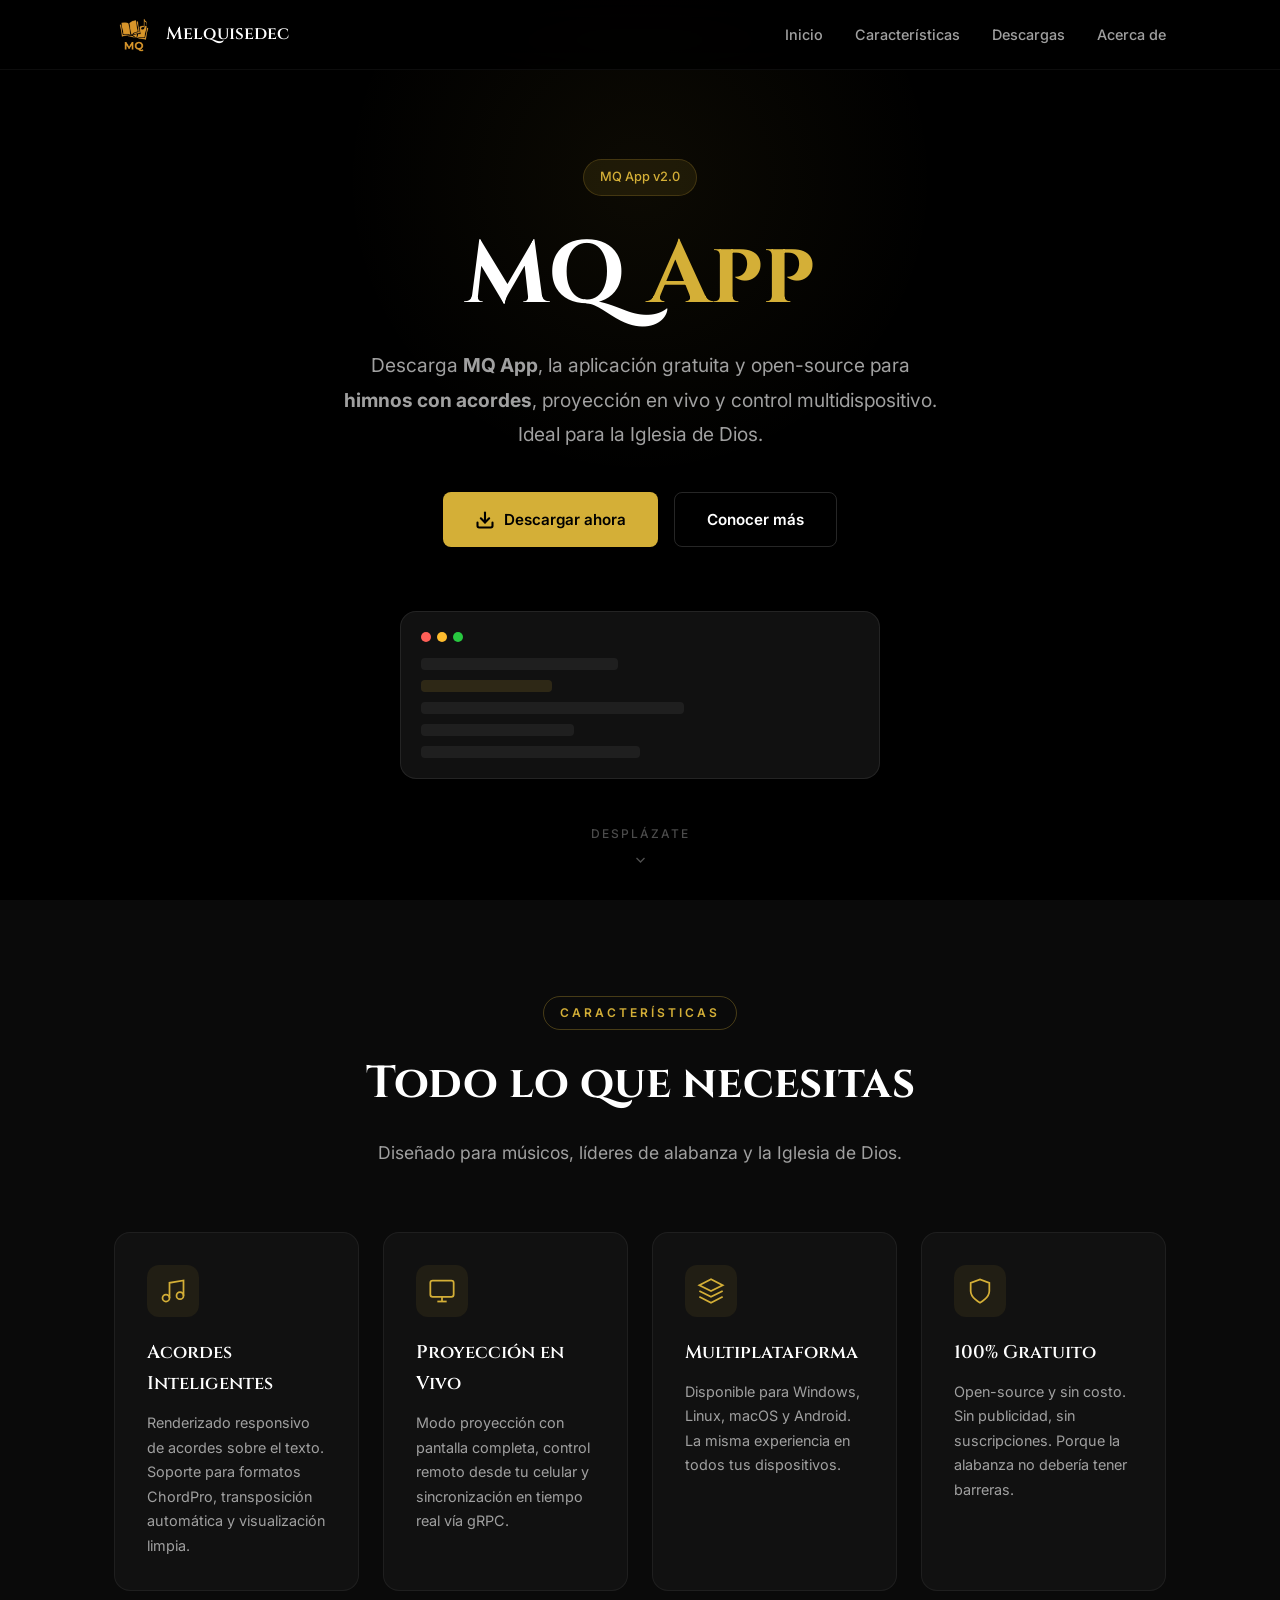
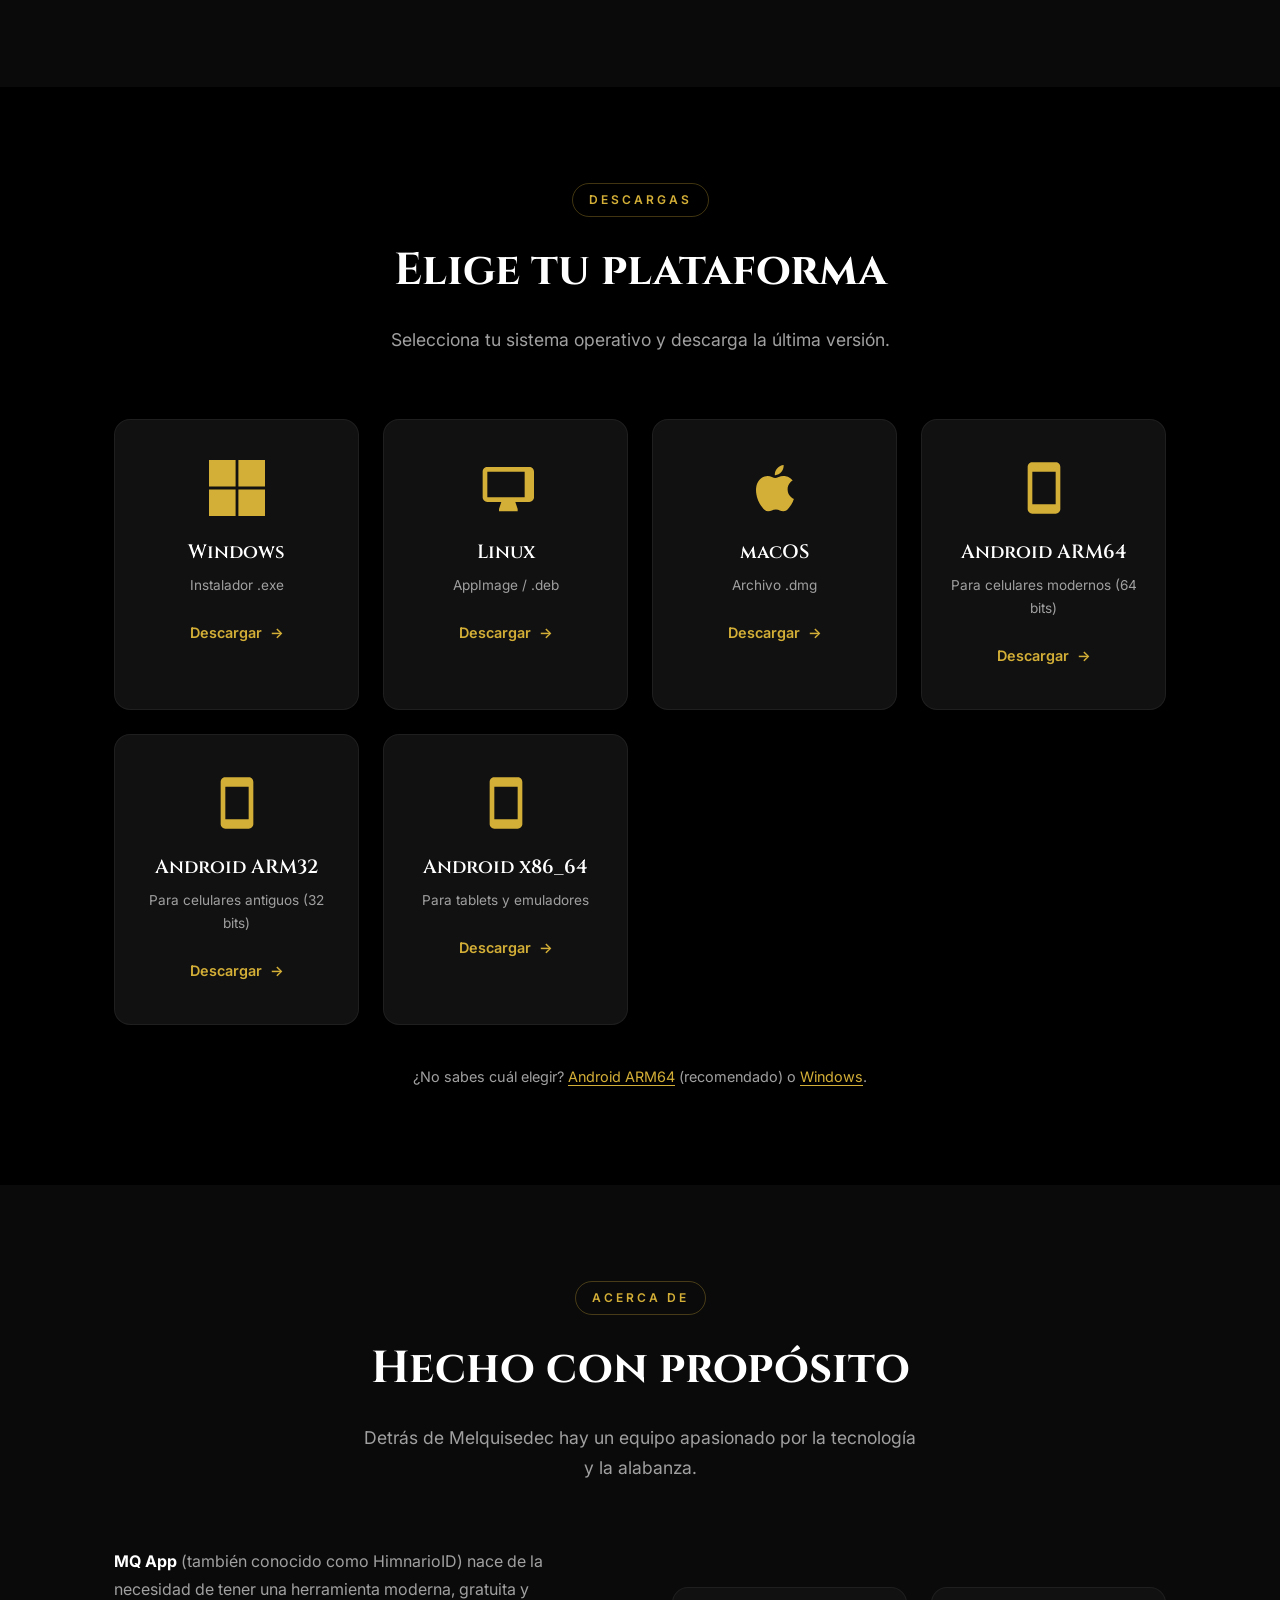
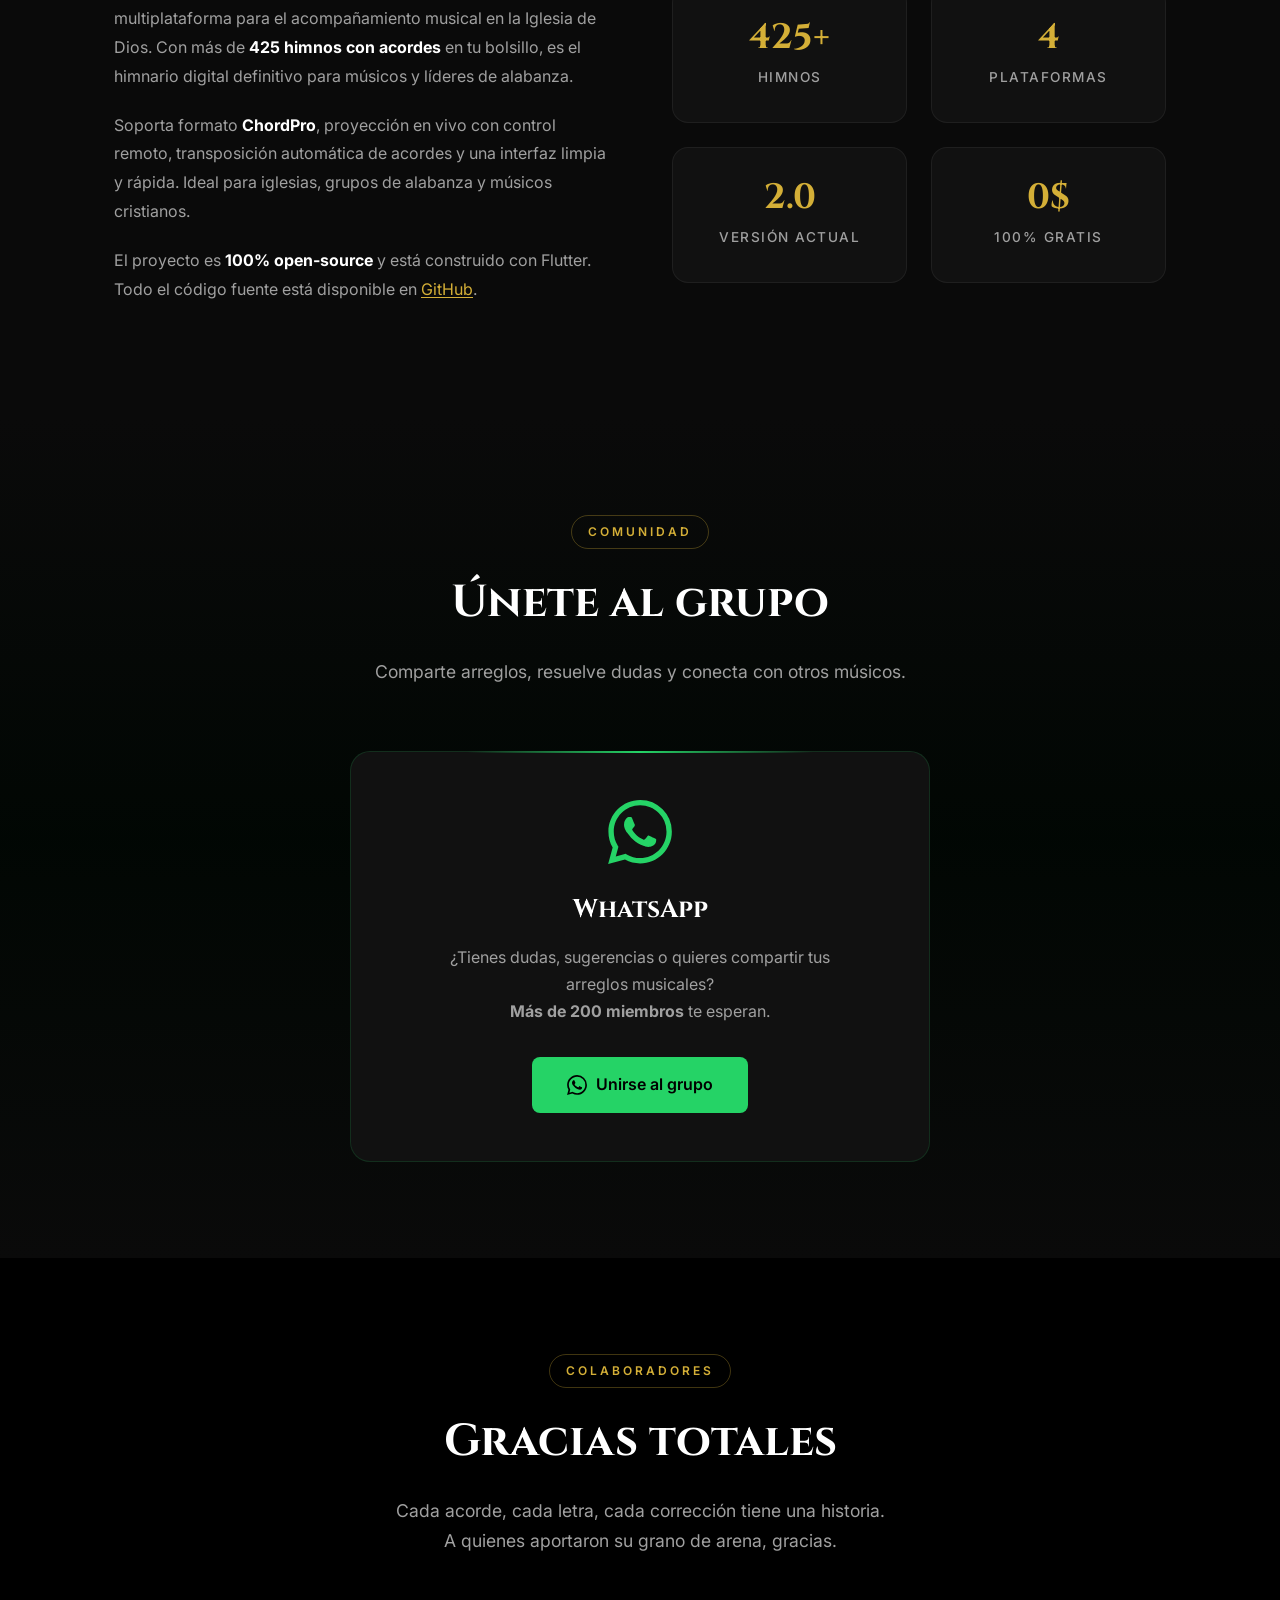
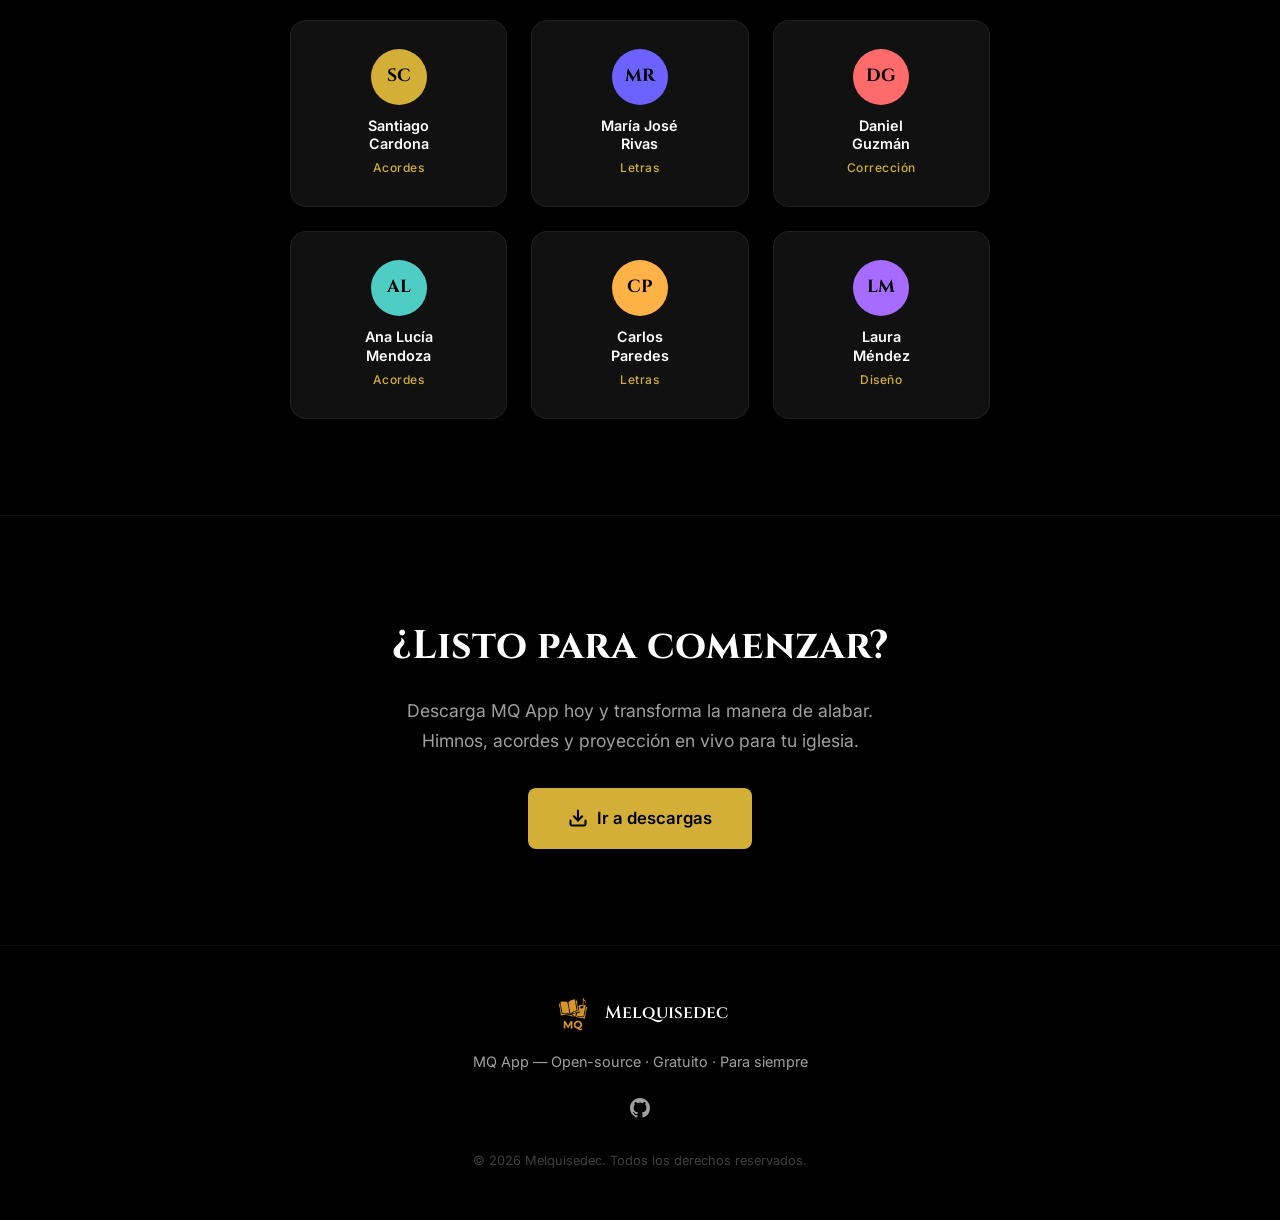
==== index.html @ 3eab7a94 "feat: agregar seccion de colaboradores con avatares e iniciales - Nueva seccion entre Comunidad y CT" ====
<!DOCTYPE html>
<html lang="es">
<head>
  <meta charset="UTF-8">
  <meta name="viewport" content="width=device-width, initial-scale=1.0">

  <!-- ═══════════════ TITLE & BASE ═══════════════ -->
  <title>MQ App — Himnos con acordes y proyección en vivo</title>
  <meta name="description" content="Descarga MQ App, la app gratuita para himnos con acordes y proyección en vivo. Windows, Linux, macOS y Android. Ideal para la Iglesia de Dios.">
  <meta name="keywords" content="mq app, melquisedec, himnos con acordes, proyección en vivo, himnario, iglesia de dios, app de himnos, descargar himnario, acordes chordpro, música iglesia, software alabanza">
  <meta name="author" content="Melquisedec">
  <meta name="robots" content="index, follow">
  <meta name="theme-color" content="#000000">
  <meta name="language" content="es">
  <meta name="geo.region" content="CO">

  <!-- ═══════════════ Anti-cache (siempre servir HTML fresco) ═══════════════ -->
  <meta http-equiv="Cache-Control" content="no-cache, no-store, must-revalidate">
  <meta http-equiv="Pragma" content="no-cache">
  <meta http-equiv="Expires" content="0">

  <link rel="canonical" href="https://melquisedec-ark.github.io/">
  <link rel="alternate" href="https://melquisedec-ark.github.io/" hreflang="es-CO" />
  <link rel="alternate" href="https://melquisedec-ark.github.io/" hreflang="es" />
  <link rel="alternate" href="https://melquisedec-ark.github.io/" hreflang="x-default" />

  <!-- Google Search Console (reemplazar CONTENT con el token de verificacion) -->
  <meta name="google-site-verification" content="n5gJ-qOjxRMbVhDuEh9-7snyllFxz_FF_sPoKP3JdRw" />

  <!-- ═══════════════ Open Graph ═══════════════ -->
  <meta property="og:title" content="MQ App by Melquisedec — Himnos con acordes y proyección en vivo">
  <meta property="og:description" content="Descarga MQ App, la aplicación gratuita para himnos con acordes, proyección en vivo y control multidispositivo. Windows, Linux, macOS y Android.">
  <meta property="og:type" content="website">
  <meta property="og:url" content="https://melquisedec-ark.github.io/">
  <meta property="og:image" content="https://melquisedec-ark.github.io/assets/images/og-image.png">
  <meta property="og:image:type" content="image/png">
  <meta property="og:image:width" content="1200">
  <meta property="og:image:height" content="630">
  <meta property="og:locale" content="es_ES">
  <meta property="og:site_name" content="Melquisedec">

  <!-- ═══════════════ Twitter Cards ═══════════════ -->
  <meta name="twitter:card" content="summary_large_image">
  <meta name="twitter:title" content="MQ App by Melquisedec — Himnos con acordes y proyección en vivo">
  <meta name="twitter:description" content="Descarga MQ App, la aplicación gratuita para himnos con acordes, proyección en vivo y control multidispositivo.">
  <meta name="twitter:image" content="https://melquisedec-ark.github.io/assets/images/og-image.png">
  <meta name="twitter:site" content="@melquisedec_app">

  <!-- ═══════════════ JSON-LD Structured Data ═══════════════ -->
  <script type="application/ld+json">
  {
    "@context": "https://schema.org",
    "@graph": [
      {
        "@type": "WebSite",
        "name": "Melquisedec",
        "url": "https://melquisedec-ark.github.io",
        "description": "MQ App — Himnos con acordes, proyeccion en vivo y control multidispositivo.",
        "inLanguage": "es",
        "publisher": {
          "@type": "Organization",
          "name": "Melquisedec"
        }
      },
      {
        "@type": "SoftwareApplication",
        "name": "MQ App",
        "operatingSystem": "Windows, Linux, macOS, Android",
        "applicationCategory": "MultimediaApplication",
        "description": "Aplicacion gratuita y open-source para himnos con acordes, proyeccion en vivo y control multidispositivo.",
        "url": "https://melquisedec-ark.github.io",
        "downloadUrl": "https://github.com/moy385/HimnarioID_2.0/releases/latest",
        "softwareVersion": "2.0",
        "datePublished": "2025-01-15",
        "isAccessibleForFree": true,
        "offers": {
          "@type": "Offer",
          "price": "0",
          "priceCurrency": "USD"
        },
        "aggregateRating": {
          "@type": "AggregateRating",
          "ratingValue": "5",
          "bestRating": "5",
          "worstRating": "1",
          "ratingCount": "10",
          "reviewCount": "10"
        },
        "author": {
          "@type": "Organization",
          "name": "Melquisedec"
        }
      },
      {
        "@type": "Organization",
        "name": "Melquisedec",
        "url": "https://melquisedec-ark.github.io",
        "description": "Desarrollo de aplicaciones para la Iglesia de Dios.",
        "foundingDate": "2024"
      },
      {
        "@type": "BreadcrumbList",
        "itemListElement": [
          {
            "@type": "ListItem",
            "position": 1,
            "name": "Inicio",
            "item": "https://melquisedec-ark.github.io/"
          }
        ]
      }
    ]
  }
  </script>

  <!-- ═══════════════ Preconnect / DNS-Prefetch ═══════════════ -->
  <link rel="preconnect" href="https://fonts.googleapis.com">
  <link rel="preconnect" href="https://fonts.gstatic.com" crossorigin>
  <link rel="preconnect" href="https://api.github.com" crossorigin>

  <!-- ═══════════════ Google Analytics ═══════════════ -->
  <script async src="https://www.googletagmanager.com/gtag/js?id=G-HQ8S43JF2G"></script>
  <script>
    window.dataLayer = window.dataLayer || [];
    function gtag(){dataLayer.push(arguments);}
    gtag('js', new Date());
    gtag('config', 'G-HQ8S43JF2G');
  </script>

  <!-- ═══════════════ Fonts ═══════════════ -->
  <link rel="preconnect" href="https://fonts.googleapis.com">
  <link rel="preconnect" href="https://fonts.gstatic.com" crossorigin>
  <link href="https://fonts.googleapis.com/css2?family=Cinzel:wght@400;600;700&family=Inter:wght@300;400;500;600;700&display=swap" rel="stylesheet">

  <!-- ═══════════════ Styles ═══════════════ -->
  <link rel="preload" href="css/style.css" as="style" onload="this.onload=null;this.rel='stylesheet'">
  <noscript><link rel="stylesheet" href="css/style.css"></noscript>

  <!-- ═══════════════ Favicon & PWA ═══════════════ -->
  <link rel="icon" type="image/png" sizes="512x512" href="assets/icons/favicon.png">
  <link rel="icon" type="image/png" sizes="192x192" href="assets/icons/favicon.png">
  <link rel="icon" href="favicon.ico" sizes="any">
  <link rel="apple-touch-icon" href="assets/icons/favicon.png">
  <link rel="manifest" href="manifest.json">
</head>
<body>
  <!-- ═══════════════ NAVBAR ═══════════════ -->
  <nav class="navbar" id="navbar" role="navigation" aria-label="Navegación principal">
    <div class="nav-container">
      <a href="#" class="nav-logo" aria-label="Ir al inicio">
        <img src="assets/images/logo-mq.png" alt="Melquisedec — logo MQ App" class="nav-logo-img" width="40" height="40" loading="eager">
        <span class="logo-text">Melquisedec</span>
      </a>
      <button class="nav-toggle" id="navToggle" aria-label="Abrir menú" aria-expanded="false">
        <span></span><span></span><span></span>
      </button>
      <ul class="nav-links" id="navLinks" role="menubar">
        <li role="none"><a href="#inicio" class="nav-link" role="menuitem">Inicio</a></li>
        <li role="none"><a href="#features" class="nav-link" role="menuitem">Características</a></li>
        <li role="none"><a href="#descargas" class="nav-link" role="menuitem">Descargas</a></li>
        <li role="none"><a href="#acerca" class="nav-link" role="menuitem">Acerca de</a></li>
      </ul>
    </div>
  </nav>

  <!-- ═══════════════ HERO ═══════════════ -->
  <section class="hero" id="inicio">
    <div class="hero-bg-glow"></div>
    <div class="container hero-content">
      <div class="hero-badge" id="versionBadge">MQ App v2.0</div>
      <h1 class="hero-title">MQ <span class="gold">App</span></h1>
      <p class="hero-subtitle">
        Descarga <strong>MQ App</strong>, la aplicación gratuita y open-source para <strong>himnos con acordes</strong>, proyección en vivo y control multidispositivo. Ideal para la Iglesia de Dios.
      </p>
      <div class="hero-cta">
        <a href="#descargas" class="btn btn-primary">
          <svg width="20" height="20" viewBox="0 0 24 24" fill="none" stroke="currentColor" stroke-width="2.5" stroke-linecap="round" stroke-linejoin="round"><path d="M21 15v4a2 2 0 0 1-2 2H5a2 2 0 0 1-2-2v-4"/><polyline points="7 10 12 15 17 10"/><line x1="12" y1="15" x2="12" y2="3"/></svg>
          Descargar ahora
        </a>
        <a href="#features" class="btn btn-secondary">Conocer más</a>
      </div>
      <div class="hero-mockup">
        <div class="mockup-frame">
          <div class="mockup-dots">
            <span></span><span></span><span></span>
          </div>
          <div class="mockup-content">
            <div class="mockup-line" style="width:45%"></div>
            <div class="mockup-line gold-line" style="width:30%"></div>
            <div class="mockup-line" style="width:60%"></div>
            <div class="mockup-line" style="width:35%"></div>
            <div class="mockup-line" style="width:50%"></div>
          </div>
        </div>
      </div>
    </div>
    <div class="hero-scroll-indicator">
      <span>Desplázate</span>
      <svg width="16" height="16" viewBox="0 0 24 24" fill="none" stroke="currentColor" stroke-width="2"><polyline points="6 9 12 15 18 9"/></svg>
    </div>
  </section>

  <!-- ═══════════════ FEATURES ═══════════════ -->
  <section class="features section" id="features">
    <div class="container">
      <div class="section-header fade-in">
        <span class="section-tag">Características</span>
        <h2 class="section-title">Todo lo que necesitas</h2>
        <p class="section-desc">Diseñado para músicos, líderes de alabanza y la Iglesia de Dios.</p>
      </div>
      <div class="features-grid">
        <article class="feature-card fade-in">
          <div class="feature-icon">
            <svg width="28" height="28" viewBox="0 0 24 24" fill="none" stroke="currentColor" stroke-width="1.5"><path d="M9 18V5l12-2v13"/><circle cx="6" cy="18" r="3"/><circle cx="18" cy="16" r="3"/></svg>
          </div>
          <h3 class="feature-title">Acordes Inteligentes</h3>
          <p class="feature-text">Renderizado responsivo de acordes sobre el texto. Soporte para formatos ChordPro, transposición automática y visualización limpia.</p>
        </article>
        <article class="feature-card fade-in">
          <div class="feature-icon">
            <svg width="28" height="28" viewBox="0 0 24 24" fill="none" stroke="currentColor" stroke-width="1.5"><rect x="2" y="3" width="20" height="14" rx="2"/><line x1="8" y1="21" x2="16" y2="21"/><line x1="12" y1="17" x2="12" y2="21"/></svg>
          </div>
          <h3 class="feature-title">Proyección en Vivo</h3>
          <p class="feature-text">Modo proyección con pantalla completa, control remoto desde tu celular y sincronización en tiempo real vía gRPC.</p>
        </article>
        <article class="feature-card fade-in">
          <div class="feature-icon">
            <svg width="28" height="28" viewBox="0 0 24 24" fill="none" stroke="currentColor" stroke-width="1.5"><path d="M12 2L2 7l10 5 10-5-10-5z"/><path d="M2 17l10 5 10-5"/><path d="M2 12l10 5 10-5"/></svg>
          </div>
          <h3 class="feature-title">Multiplataforma</h3>
          <p class="feature-text">Disponible para Windows, Linux, macOS y Android. La misma experiencia en todos tus dispositivos.</p>
        </article>
        <article class="feature-card fade-in">
          <div class="feature-icon">
            <svg width="28" height="28" viewBox="0 0 24 24" fill="none" stroke="currentColor" stroke-width="1.5"><path d="M12 22s8-4 8-10V5l-8-3-8 3v7c0 6 8 10 8 10z"/></svg>
          </div>
          <h3 class="feature-title">100% Gratuito</h3>
          <p class="feature-text">Open-source y sin costo. Sin publicidad, sin suscripciones. Porque la alabanza no debería tener barreras.</p>
        </article>
      </div>
    </div>
  </section>

  <!-- ═══════════════ DOWNLOADS ═══════════════ -->
  <section class="downloads section" id="descargas">
    <div class="container">
      <div class="section-header fade-in">
        <span class="section-tag">Descargas</span>
        <h2 class="section-title">Elige tu plataforma</h2>
        <p class="section-desc">Selecciona tu sistema operativo y descarga la última versión.</p>
      </div>
      <div class="downloads-grid" id="downloadsGrid">
        <!-- Windows -->
        <a href="#" class="download-card fade-in" data-platform="windows">
          <div class="download-icon">
            <svg viewBox="0 0 24 24" fill="currentColor"><path d="M0 0h11.4v11.4H0V0zm12.6 0H24v11.4H12.6V0zM0 12.6h11.4V24H0V12.6zm12.6 0H24V24H12.6V12.6z"/></svg>
          </div>
          <h3 class="download-title">Windows</h3>
          <p class="download-desc">Instalador .exe</p>
          <span class="download-btn">Descargar <span class="download-arrow">→</span></span>
        </a>
        <!-- Linux -->
        <a href="#" class="download-card fade-in" data-platform="linux">
          <div class="download-icon">
            <svg viewBox="0 0 24 24" fill="currentColor"><path d="M20 3H4c-1.1 0-2 .9-2 2v11c0 1.1.9 2 2 2h6l-1 3v1h8v-1l-1-3h6c1.1 0 2-.9 2-2V5c0-1.1-.9-2-2-2zm0 13H4V5h16v11z"/></svg>
          </div>
          <h3 class="download-title">Linux</h3>
          <p class="download-desc">AppImage / .deb</p>
          <span class="download-btn">Descargar <span class="download-arrow">→</span></span>
        </a>
        <!-- macOS -->
        <a href="#" class="download-card fade-in" data-platform="mac">
          <div class="download-icon">
            <svg viewBox="0 0 24 24" fill="currentColor"><path d="M18.71 19.5c-.83 1.24-1.71 2.45-3.05 2.47-1.34.03-1.77-.79-3.29-.79-1.53 0-2 .77-3.27.82-1.31.05-2.3-1.32-3.14-2.53C4.25 17 2.94 12.45 4.7 9.39c.87-1.52 2.43-2.48 4.12-2.51 1.28-.02 2.5.87 3.29.87.78 0 2.26-1.07 3.8-.91.65.03 2.47.26 3.64 1.98-.09.06-2.17 1.28-2.15 3.81.03 3.02 2.65 4.03 2.68 4.04-.03.07-.42 1.44-1.38 2.83M13 3.5c.67-.82 1.78-1.39 2.7-1.38.1 1.14-.36 2.26-1.01 3.06-.65.8-1.71 1.39-2.76 1.31-.12-1.08.36-2.22 1.07-2.99z"/></svg>
          </div>
          <h3 class="download-title">macOS</h3>
          <p class="download-desc">Archivo .dmg</p>
          <span class="download-btn">Descargar <span class="download-arrow">→</span></span>
        </a>
        <!-- Android ARM64 -->
        <a href="#" class="download-card fade-in" data-platform="android-arm64">
          <div class="download-icon">
            <svg viewBox="0 0 24 24" fill="currentColor"><path d="M17 1.01L7 1c-1.1 0-2 .9-2 2v18c0 1.1.9 2 2 2h10c1.1 0 2-.9 2-2V3c0-1.1-.9-1.99-2-1.99zM17 19H7V5h10v14z"/></svg>
          </div>
          <h3 class="download-title">Android ARM64</h3>
          <p class="download-desc">Para celulares modernos (64 bits)</p>
          <span class="download-btn">Descargar <span class="download-arrow">→</span></span>
        </a>
        <!-- Android ARM32 -->
        <a href="#" class="download-card fade-in" data-platform="android-armeabi">
          <div class="download-icon">
            <svg viewBox="0 0 24 24" fill="currentColor"><path d="M17 1.01L7 1c-1.1 0-2 .9-2 2v18c0 1.1.9 2 2 2h10c1.1 0 2-.9 2-2V3c0-1.1-.9-1.99-2-1.99zM17 19H7V5h10v14z"/></svg>
          </div>
          <h3 class="download-title">Android ARM32</h3>
          <p class="download-desc">Para celulares antiguos (32 bits)</p>
          <span class="download-btn">Descargar <span class="download-arrow">→</span></span>
        </a>
        <!-- Android x86_64 -->
        <a href="#" class="download-card fade-in" data-platform="android-x86">
          <div class="download-icon">
            <svg viewBox="0 0 24 24" fill="currentColor"><path d="M17 1.01L7 1c-1.1 0-2 .9-2 2v18c0 1.1.9 2 2 2h10c1.1 0 2-.9 2-2V3c0-1.1-.9-1.99-2-1.99zM17 19H7V5h10v14z"/></svg>
          </div>
          <h3 class="download-title">Android x86_64</h3>
          <p class="download-desc">Para tablets y emuladores</p>
          <span class="download-btn">Descargar <span class="download-arrow">→</span></span>
        </a>
      </div>
      <div class="downloads-footer fade-in">
        <p>¿No sabes cuál elegir? <a href="#" data-platform="android-arm64">Android ARM64</a> (recomendado) o <a href="#" data-platform="windows">Windows</a>.</p>
      </div>
    </div>
  </section>

  <!-- ═══════════════ ABOUT ═══════════════ -->
  <section class="about section" id="acerca">
    <div class="container">
      <div class="section-header fade-in">
        <span class="section-tag">Acerca de</span>
        <h2 class="section-title">Hecho con propósito</h2>
        <p class="section-desc">Detrás de Melquisedec hay un equipo apasionado por la tecnología y la alabanza.</p>
      </div>
      <div class="about-content fade-in">
        <div class="about-text">
            <p>
              <strong>MQ App</strong> (también conocido como HimnarioID) nace de la necesidad de tener una herramienta moderna,
              gratuita y multiplataforma para el acompañamiento musical en la Iglesia de Dios.
              Con más de <strong>425 himnos con acordes</strong> en tu bolsillo, es el himnario digital
              definitivo para músicos y líderes de alabanza.
            </p>
            <p>
              Soporta formato <strong>ChordPro</strong>, proyección en vivo con control remoto,
              transposición automática de acordes y una interfaz limpia y rápida.
              Ideal para iglesias, grupos de alabanza y músicos cristianos.
            </p>
          <p>
            El proyecto es <strong>100% open-source</strong> y está construido con Flutter.
            Todo el código fuente está disponible en <a href="https://github.com/moy385/HimnarioID_2.0" target="_blank" rel="noopener noreferrer">GitHub</a>.
          </p>
        </div>
        <div class="about-stats">
          <div class="stat-item">
            <span class="stat-number" id="statHymns">425+</span>
            <span class="stat-label">Himnos</span>
          </div>
          <div class="stat-item">
            <span class="stat-number" id="statPlatforms">4</span>
            <span class="stat-label">Plataformas</span>
          </div>
          <div class="stat-item">
            <span class="stat-number" id="statVersion">2.0</span>
            <span class="stat-label">Versión actual</span>
          </div>
          <div class="stat-item">
            <span class="stat-number">0$</span>
            <span class="stat-label">100% Gratis</span>
          </div>
        </div>
      </div>
    </div>
  </section>

  <!-- ═══════════════ COMUNIDAD WHATSAPP ═══════════════ -->
  <section class="community section">
    <div class="container">
      <div class="section-header fade-in">
        <span class="section-tag">Comunidad</span>
        <h2 class="section-title">Únete al grupo</h2>
        <p class="section-desc">Comparte arreglos, resuelve dudas y conecta con otros músicos.</p>
      </div>
      <div class="community-card fade-in">
        <div class="community-icon">
          <svg viewBox="0 0 24 24" fill="currentColor">
            <path d="M17.472 14.382c-.297-.149-1.758-.867-2.03-.967-.273-.099-.471-.148-.67.15-.197.297-.767.966-.94 1.164-.173.199-.347.223-.644.075-.297-.15-1.255-.463-2.39-1.475-.883-.788-1.48-1.761-1.653-2.059-.173-.297-.018-.458.13-.606.134-.133.298-.347.446-.52.149-.174.198-.298.298-.497.099-.198.05-.371-.025-.52-.075-.149-.669-1.612-.916-2.207-.242-.579-.487-.5-.669-.51-.173-.008-.371-.01-.57-.01-.198 0-.52.074-.792.372-.272.297-1.04 1.016-1.04 2.479 0 1.462 1.065 2.875 1.213 3.074.149.198 2.096 3.2 5.077 4.487.709.306 1.262.489 1.694.625.712.227 1.36.195 1.871.118.571-.085 1.758-.719 2.006-1.413.248-.694.248-1.289.173-1.413-.074-.124-.272-.198-.57-.347m-5.421 7.403h-.004a9.87 9.87 0 01-5.031-1.378l-.361-.214-3.741.982.998-3.648-.235-.374a9.86 9.86 0 01-1.51-5.26c.001-5.45 4.436-9.884 9.888-9.884 2.64 0 5.122 1.03 6.988 2.898a9.825 9.825 0 012.893 6.994c-.003 5.45-4.437 9.884-9.885 9.884m8.413-18.297A11.815 11.815 0 0012.05 0C5.495 0 .16 5.335.157 11.892c0 2.096.547 4.142 1.588 5.945L.057 24l6.305-1.654a11.882 11.882 0 005.683 1.448h.005c6.554 0 11.89-5.335 11.893-11.893a11.821 11.821 0 00-3.48-8.413z"/>
          </svg>
        </div>
        <h3 class="community-title">WhatsApp</h3>
        <p class="community-text">
          ¿Tienes dudas, sugerencias o quieres compartir tus arreglos musicales?<br>
          <strong>Más de 200 miembros</strong> te esperan.
        </p>
        <a href="https://chat.whatsapp.com/IjXJP2HUAJjE0Dd4s5TW7I"
           target="_blank"
           rel="noopener noreferrer"
           class="btn-whatsapp">
          <svg viewBox="0 0 24 24" fill="currentColor">
            <path d="M17.472 14.382c-.297-.149-1.758-.867-2.03-.967-.273-.099-.471-.148-.67.15-.197.297-.767.966-.94 1.164-.173.199-.347.223-.644.075-.297-.15-1.255-.463-2.39-1.475-.883-.788-1.48-1.761-1.653-2.059-.173-.297-.018-.458.13-.606.134-.133.298-.347.446-.52.149-.174.198-.298.298-.497.099-.198.05-.371-.025-.52-.075-.149-.669-1.612-.916-2.207-.242-.579-.487-.5-.669-.51-.173-.008-.371-.01-.57-.01-.198 0-.52.074-.792.372-.272.297-1.04 1.016-1.04 2.479 0 1.462 1.065 2.875 1.213 3.074.149.198 2.096 3.2 5.077 4.487.709.306 1.262.489 1.694.625.712.227 1.36.195 1.871.118.571-.085 1.758-.719 2.006-1.413.248-.694.248-1.289.173-1.413-.074-.124-.272-.198-.57-.347m-5.421 7.403h-.004a9.87 9.87 0 01-5.031-1.378l-.361-.214-3.741.982.998-3.648-.235-.374a9.86 9.86 0 01-1.51-5.26c.001-5.45 4.436-9.884 9.888-9.884 2.64 0 5.122 1.03 6.988 2.898a9.825 9.825 0 012.893 6.994c-.003 5.45-4.437 9.884-9.885 9.884m8.413-18.297A11.815 11.815 0 0012.05 0C5.495 0 .16 5.335.157 11.892c0 2.096.547 4.142 1.588 5.945L.057 24l6.305-1.654a11.882 11.882 0 005.683 1.448h.005c6.554 0 11.89-5.335 11.893-11.893a11.821 11.821 0 00-3.48-8.413z"/>
          </svg>
          Unirse al grupo
        </a>
      </div>
    </div>
  </section>

  <!-- ═══════════════ COLABORADORES ═══════════════ -->
  <section class="contributors section">
    <div class="container">
      <div class="section-header fade-in">
        <span class="section-tag">Colaboradores</span>
        <h2 class="section-title">Gracias totales</h2>
        <p class="section-desc">
          Cada acorde, cada letra, cada corrección tiene una historia.<br>
          A quienes aportaron su grano de arena, gracias.
        </p>
      </div>
      <div class="contributors-grid fade-in">
        <!-- 1 -->
        <div class="contributor-card">
          <div class="contributor-avatar" style="background: #D4AF37;">SC</div>
          <div class="contributor-name">Santiago<br>Cardona</div>
          <div class="contributor-role">Acordes</div>
        </div>
        <!-- 2 -->
        <div class="contributor-card">
          <div class="contributor-avatar" style="background: #6C63FF;">MR</div>
          <div class="contributor-name">María José<br>Rivas</div>
          <div class="contributor-role">Letras</div>
        </div>
        <!-- 3 -->
        <div class="contributor-card">
          <div class="contributor-avatar" style="background: #FF6B6B;">DG</div>
          <div class="contributor-name">Daniel<br>Guzmán</div>
          <div class="contributor-role">Corrección</div>
        </div>
        <!-- 4 -->
        <div class="contributor-card">
          <div class="contributor-avatar" style="background: #4ECDC4;">AL</div>
          <div class="contributor-name">Ana Lucía<br>Mendoza</div>
          <div class="contributor-role">Acordes</div>
        </div>
        <!-- 5 -->
        <div class="contributor-card">
          <div class="contributor-avatar" style="background: #FFB347;">CP</div>
          <div class="contributor-name">Carlos<br>Paredes</div>
          <div class="contributor-role">Letras</div>
        </div>
        <!-- 6 -->
        <div class="contributor-card">
          <div class="contributor-avatar" style="background: #A66CFF;">LM</div>
          <div class="contributor-name">Laura<br>Méndez</div>
          <div class="contributor-role">Diseño</div>
        </div>
      </div>
    </div>
  </section>

  <!-- ═══════════════ CTA FINAL ═══════════════ -->
  <section class="cta-section section">
    <div class="container cta-content fade-in">
      <h2 class="cta-title">¿Listo para comenzar?</h2>
      <p class="cta-text">Descarga MQ App hoy y transforma la manera de alabar. Himnos, acordes y proyección en vivo para tu iglesia.</p>
      <a href="#descargas" class="btn btn-primary btn-lg">
        <svg width="20" height="20" viewBox="0 0 24 24" fill="none" stroke="currentColor" stroke-width="2.5" stroke-linecap="round" stroke-linejoin="round"><path d="M21 15v4a2 2 0 0 1-2 2H5a2 2 0 0 1-2-2v-4"/><polyline points="7 10 12 15 17 10"/><line x1="12" y1="15" x2="12" y2="3"/></svg>
        Ir a descargas
      </a>
    </div>
  </section>

  <!-- ═══════════════ FOOTER ═══════════════ -->
  <footer class="footer">
    <div class="container footer-content">
      <div class="footer-brand">
        <img src="assets/images/logo-mq.png" alt="Melquisedec — logo MQ App" class="footer-logo-img" width="40" height="40" loading="lazy">
        <span class="logo-text">Melquisedec</span>
      </div>
      <p class="footer-text">
        MQ App — Open-source · Gratuito · Para siempre
      </p>
      <div class="footer-links">
        <a href="https://github.com/moy385/HimnarioID_2.0" target="_blank" rel="noopener noreferrer" aria-label="GitHub">
          <svg width="20" height="20" viewBox="0 0 24 24" fill="currentColor"><path d="M12 0C5.37 0 0 5.37 0 12c0 5.31 3.435 9.795 8.205 11.385.6.105.825-.255.825-.57 0-.285-.015-1.23-.015-2.235-3.015.555-3.795-.735-4.035-1.41-.135-.345-.72-1.41-1.23-1.695-.42-.225-1.02-.78-.015-.795.945-.015 1.62.87 1.845 1.23 1.08 1.815 2.805 1.305 3.495.99.105-.78.42-1.305.765-1.605-2.67-.3-5.46-1.335-5.46-5.925 0-1.305.465-2.385 1.23-3.225-.12-.3-.54-1.53.12-3.18 0 0 1.005-.315 3.3 1.23.96-.27 1.98-.405 3-.405s2.04.135 3 .405c2.295-1.56 3.3-1.23 3.3-1.23.66 1.65.24 2.88.12 3.18.765.84 1.23 1.905 1.23 3.225 0 4.605-2.805 5.625-5.475 5.925.435.375.81 1.095.81 2.22 0 1.605-.015 2.895-.015 3.3 0 .315.225.69.825.57A12.02 12.02 0 0024 12c0-6.63-5.37-12-12-12z"/></svg>
        </a>
      </div>
      <p class="footer-copy">
        &copy; <span id="year"></span> Melquisedec. Todos los derechos reservados.
      </p>
    </div>
  </footer>

  <!-- ═══════════════ Scripts ═══════════════ -->
  <script src="js/main.js" defer></script>
</body>
</html>
---- css/style.css ----
/* ═══════════════════════════════════════════
   Melquisedec — Brand Landing Page
   Paleta: Negro (#000) · Blanco (#FFF) · Dorado (#D4AF37)
   Tipografía: Cinzel (headings) · Inter (body)
   ═══════════════════════════════════════════ */

/* ─── Design Tokens ─── */
:root {
  --black: #000000;
  --black-soft: #0a0a0a;
  --black-card: #111111;
  --black-elevated: #1a1a1a;
  --white: #ffffff;
  --white-soft: #f5f5f5;
  --gray: #a0a0a0;
  --gray-light: #c0c0c0;
  --gold: #D4AF37;
  --gold-light: #e8c84a;
  --gold-dark: #b8962f;
  --gold-glow: rgba(212, 175, 55, 0.15);
  --font-heading: 'Cinzel', serif;
  --font-body: 'Inter', -apple-system, BlinkMacSystemFont, sans-serif;
  --max-width: 1100px;
  --nav-height: 70px;
  --transition: 0.3s cubic-bezier(0.4, 0, 0.2, 1);
}

/* ─── Reset & Base ─── */
*, *::before, *::after { box-sizing: border-box; margin: 0; padding: 0; }

html {
  scroll-behavior: smooth;
  scroll-padding-top: var(--nav-height);
}

body {
  font-family: var(--font-body);
  background: var(--black);
  color: var(--white);
  line-height: 1.7;
  -webkit-font-smoothing: antialiased;
  overflow-x: hidden;
}

img { max-width: 100%; }
.content-img img { height: auto; }
a { color: inherit; text-decoration: none; }
ul { list-style: none; }

/* ─── Utility ─── */
.container {
  width: 100%;
  max-width: var(--max-width);
  margin: 0 auto;
  padding: 0 1.5rem;
}

.gold { color: var(--gold); }

.section {
  padding: 6rem 0;
  position: relative;
}

.section-header {
  text-align: center;
  margin-bottom: 4rem;
}

.section-tag {
  display: inline-block;
  font-size: 0.75rem;
  font-weight: 600;
  letter-spacing: 3px;
  text-transform: uppercase;
  color: var(--gold);
  border: 1px solid rgba(212, 175, 55, 0.3);
  padding: 0.35rem 1rem;
  border-radius: 100px;
  margin-bottom: 1rem;
}

.section-title {
  font-family: var(--font-heading);
  font-size: clamp(2rem, 4vw, 2.8rem);
  font-weight: 700;
  color: var(--white);
  margin-bottom: 1rem;
}

.section-desc {
  color: var(--gray);
  font-size: 1.1rem;
  max-width: 560px;
  margin: 0 auto;
}

/* ─── Animations (applied by JS intersection observer) ─── */
.fade-in {
  opacity: 0;
  transform: translateY(30px);
  transition: opacity 0.8s ease-out, transform 0.8s ease-out;
}

.fade-in.visible {
  opacity: 1;
  transform: translateY(0);
}

@keyframes float {
  0%, 100% { transform: translateY(0); }
  50% { transform: translateY(-10px); }
}

@keyframes glow-pulse {
  0%, 100% { opacity: 0.5; }
  50% { opacity: 1; }
}

@keyframes fadeInUp {
  from { opacity: 0; transform: translateY(40px); }
  to { opacity: 1; transform: translateY(0); }
}

/* ─── Navbar ─── */
.navbar {
  position: fixed;
  top: 0;
  left: 0;
  right: 0;
  z-index: 1000;
  height: var(--nav-height);
  background: rgba(0, 0, 0, 0.8);
  backdrop-filter: blur(20px);
  -webkit-backdrop-filter: blur(20px);
  border-bottom: 1px solid rgba(255, 255, 255, 0.05);
  transition: var(--transition);
}

.navbar.scrolled {
  background: rgba(0, 0, 0, 0.95);
  box-shadow: 0 1px 30px rgba(0, 0, 0, 0.5);
}

.nav-container {
  max-width: var(--max-width);
  margin: 0 auto;
  padding: 0 1.5rem;
  height: 100%;
  display: flex;
  align-items: center;
  justify-content: space-between;
}

.nav-logo {
  display: flex;
  align-items: center;
  gap: 0.75rem;
}

.nav-logo-img {
  width: 40px;
  min-width: 0;
  height: 40px;
  max-width: none;
  aspect-ratio: 1;
  border-radius: 8px;
  object-fit: contain;
  flex-shrink: 0;
  transition: var(--transition);
}

.nav-logo:hover .nav-logo-img {
  box-shadow: 0 0 20px rgba(212, 175, 55, 0.3);
}

.footer-logo-img {
  width: 40px;
  min-width: 0;
  height: 40px;
  max-width: none;
  aspect-ratio: 1;
  border-radius: 8px;
  object-fit: contain;
}

.logo-text {
  font-family: var(--font-heading);
  font-size: 1.1rem;
  font-weight: 600;
  color: var(--white);
  white-space: nowrap;
}

.nav-links {
  display: flex;
  align-items: center;
  gap: 2rem;
}

.nav-link {
  font-size: 0.9rem;
  font-weight: 500;
  color: var(--gray);
  transition: var(--transition);
  position: relative;
}

.nav-link::after {
  content: '';
  position: absolute;
  bottom: -4px;
  left: 0;
  width: 0;
  height: 2px;
  background: var(--gold);
  transition: var(--transition);
}

.nav-link:hover {
  color: var(--gold);
}

.nav-link:hover::after {
  width: 100%;
}

/* Nav Toggle (mobile) */
.nav-toggle {
  display: none;
  flex-direction: column;
  gap: 5px;
  background: none;
  border: none;
  cursor: pointer;
  padding: 4px;
}

.nav-toggle span {
  display: block;
  width: 24px;
  height: 2px;
  background: var(--white);
  border-radius: 2px;
  transition: var(--transition);
}

.nav-toggle.active span:nth-child(1) {
  transform: rotate(45deg) translate(5px, 5px);
}

.nav-toggle.active span:nth-child(2) {
  opacity: 0;
}

.nav-toggle.active span:nth-child(3) {
  transform: rotate(-45deg) translate(5px, -5px);
}

/* ─── Hero ─── */
.hero {
  min-height: 100vh;
  display: flex;
  align-items: center;
  justify-content: center;
  position: relative;
  padding: calc(var(--nav-height) + 2rem) 1.5rem 4rem;
  overflow: hidden;
}

.hero-bg-glow {
  position: absolute;
  top: 20%;
  left: 50%;
  transform: translate(-50%, -50%);
  width: 600px;
  height: 600px;
  background: radial-gradient(circle, rgba(212, 175, 55, 0.06) 0%, transparent 70%);
  pointer-events: none;
}

.hero-content {
  text-align: center;
  position: relative;
  z-index: 1;
}

.hero-badge {
  display: inline-flex;
  align-items: center;
  gap: 0.4rem;
  font-size: 0.8rem;
  font-weight: 500;
  color: var(--gold);
  background: rgba(212, 175, 55, 0.1);
  border: 1px solid rgba(212, 175, 55, 0.2);
  padding: 0.4rem 1rem;
  border-radius: 100px;
  margin-bottom: 2rem;
  animation: fadeInUp 0.8s ease-out both;
}

.hero-title {
  font-family: var(--font-heading);
  font-size: clamp(3rem, 8vw, 5.5rem);
  font-weight: 700;
  color: var(--white);
  line-height: 1.1;
  margin-bottom: 1.5rem;
  animation: fadeInUp 0.8s ease-out 0.1s both;
}

.hero-subtitle {
  font-size: clamp(1rem, 2vw, 1.2rem);
  color: var(--gray);
  max-width: 600px;
  margin: 0 auto 2.5rem;
  line-height: 1.8;
  animation: fadeInUp 0.8s ease-out 0.2s both;
}

.hero-cta {
  display: flex;
  gap: 1rem;
  justify-content: center;
  flex-wrap: wrap;
  animation: fadeInUp 0.8s ease-out 0.3s both;
}

/* ─── Buttons ─── */
.btn {
  display: inline-flex;
  align-items: center;
  gap: 0.6rem;
  padding: 0.85rem 2rem;
  font-family: var(--font-body);
  font-size: 0.95rem;
  font-weight: 600;
  border-radius: 8px;
  border: none;
  cursor: pointer;
  transition: var(--transition);
  text-decoration: none;
}

.btn-primary {
  background: var(--gold);
  color: var(--black);
}

.btn-primary:hover {
  background: var(--gold-light);
  transform: translateY(-2px);
  box-shadow: 0 8px 30px rgba(212, 175, 55, 0.3);
}

.btn-secondary {
  background: transparent;
  color: var(--white);
  border: 1px solid rgba(255, 255, 255, 0.15);
}

.btn-secondary:hover {
  border-color: var(--gold);
  color: var(--gold);
  transform: translateY(-2px);
}

.btn-lg {
  padding: 1rem 2.5rem;
  font-size: 1.05rem;
}

/* ─── Hero Mockup ─── */
.hero-mockup {
  margin-top: 4rem;
  animation: fadeInUp 0.8s ease-out 0.4s both;
}

.mockup-frame {
  max-width: 480px;
  margin: 0 auto;
  background: var(--black-card);
  border: 1px solid rgba(255, 255, 255, 0.08);
  border-radius: 16px;
  padding: 1.25rem;
  box-shadow: 0 20px 60px rgba(0, 0, 0, 0.5);
}

.mockup-dots {
  display: flex;
  gap: 6px;
  margin-bottom: 1rem;
}

.mockup-dots span {
  width: 10px;
  height: 10px;
  border-radius: 50%;
  background: rgba(255, 255, 255, 0.1);
}

.mockup-dots span:nth-child(1) { background: #ff5f57; }
.mockup-dots span:nth-child(2) { background: #febc2e; }
.mockup-dots span:nth-child(3) { background: #28c840; }

.mockup-content {
  display: flex;
  flex-direction: column;
  gap: 10px;
}

.mockup-line {
  height: 12px;
  background: rgba(255, 255, 255, 0.06);
  border-radius: 4px;
}

.mockup-line.gold-line {
  background: rgba(212, 175, 55, 0.15);
}

/* ─── Scroll Indicator ─── */
.hero-scroll-indicator {
  position: absolute;
  bottom: 2rem;
  left: 50%;
  transform: translateX(-50%);
  display: flex;
  flex-direction: column;
  align-items: center;
  gap: 0.5rem;
  color: var(--gray);
  font-size: 0.75rem;
  font-weight: 500;
  letter-spacing: 2px;
  text-transform: uppercase;
  animation: float 2s ease-in-out infinite;
  opacity: 0.5;
}

/* ─── Features ─── */
.features {
  background: var(--black-soft);
}

.features-grid {
  display: grid;
  grid-template-columns: repeat(auto-fit, minmax(240px, 1fr));
  gap: 1.5rem;
}

.feature-card {
  background: var(--black-card);
  border: 1px solid rgba(255, 255, 255, 0.06);
  border-radius: 16px;
  padding: 2rem;
  transition: var(--transition);
}

.feature-card:hover {
  border-color: rgba(212, 175, 55, 0.2);
  transform: translateY(-4px);
  box-shadow: 0 12px 40px rgba(0, 0, 0, 0.3);
}

.feature-icon {
  width: 52px;
  height: 52px;
  display: flex;
  align-items: center;
  justify-content: center;
  background: rgba(212, 175, 55, 0.08);
  border-radius: 12px;
  color: var(--gold);
  margin-bottom: 1.25rem;
}

.feature-title {
  font-family: var(--font-heading);
  font-size: 1.15rem;
  font-weight: 600;
  color: var(--white);
  margin-bottom: 0.75rem;
}

.feature-text {
  font-size: 0.9rem;
  color: var(--gray);
  line-height: 1.7;
}

/* ─── Downloads ─── */
.downloads-grid {
  display: grid;
  grid-template-columns: repeat(auto-fit, minmax(220px, 1fr));
  gap: 1.5rem;
}

.download-card {
  display: flex;
  flex-direction: column;
  align-items: center;
  text-align: center;
  background: var(--black-card);
  border: 1px solid rgba(255, 255, 255, 0.06);
  border-radius: 16px;
  padding: 2.5rem 1.5rem;
  transition: var(--transition);
  text-decoration: none;
}

.download-card:hover {
  border-color: rgba(212, 175, 55, 0.3);
  transform: translateY(-6px);
  box-shadow: 0 16px 48px rgba(0, 0, 0, 0.4);
}

.download-icon {
  width: 56px;
  height: 56px;
  color: var(--gold);
  margin-bottom: 1.25rem;
}

.download-icon svg {
  width: 100%;
  height: 100%;
}

.download-title {
  font-family: var(--font-heading);
  font-size: 1.2rem;
  font-weight: 600;
  color: var(--white);
  margin-bottom: 0.35rem;
}

.download-desc {
  font-size: 0.85rem;
  color: var(--gray);
  margin-bottom: 1.5rem;
}

.download-btn {
  font-size: 0.9rem;
  font-weight: 600;
  color: var(--gold);
  display: inline-flex;
  align-items: center;
  gap: 0.5rem;
  transition: var(--transition);
}

.download-arrow {
  transition: var(--transition);
}

.download-card:hover .download-arrow {
  transform: translateX(4px);
}

.downloads-footer {
  text-align: center;
  margin-top: 2.5rem;
  color: var(--gray);
  font-size: 0.9rem;
}

.downloads-footer a {
  color: var(--gold);
  text-decoration: underline;
  text-underline-offset: 3px;
}

/* ─── About ─── */
.about {
  background: var(--black-soft);
}

.about-content {
  display: grid;
  grid-template-columns: 1fr 1fr;
  gap: 4rem;
  align-items: center;
}

.about-text p {
  color: var(--gray);
  margin-bottom: 1.25rem;
  font-size: 1rem;
  line-height: 1.8;
}

.about-text strong {
  color: var(--white);
}

.about-text a {
  color: var(--gold);
  text-decoration: underline;
  text-underline-offset: 2px;
}

.about-stats {
  display: grid;
  grid-template-columns: 1fr 1fr;
  gap: 1.5rem;
}

.stat-item {
  background: var(--black-card);
  border: 1px solid rgba(255, 255, 255, 0.06);
  border-radius: 16px;
  padding: 2rem;
  text-align: center;
}

.stat-number {
  display: block;
  font-family: var(--font-heading);
  font-size: 2.2rem;
  font-weight: 700;
  color: var(--gold);
  line-height: 1;
  margin-bottom: 0.5rem;
}

.stat-label {
  font-size: 0.85rem;
  color: var(--gray);
  text-transform: uppercase;
  letter-spacing: 1.5px;
  font-weight: 500;
}

/* ─── Comunidad (WhatsApp) ─── */
.community {
  text-align: center;
  background: linear-gradient(
    180deg,
    var(--black-soft) 0%,
    rgba(37, 211, 102, 0.03) 50%,
    var(--black-soft) 100%
  );
  overflow: hidden;
}

.community-card {
  max-width: 580px;
  margin: 0 auto;
  background: var(--black-card);
  border: 1px solid rgba(37, 211, 102, 0.15);
  border-radius: 20px;
  padding: 3rem 2.5rem;
  transition: var(--transition);
  position: relative;
}

.community-card::before {
  content: '';
  position: absolute;
  top: -1px;
  left: 20%;
  right: 20%;
  height: 2px;
  background: linear-gradient(90deg, transparent, #25D366, transparent);
  border-radius: 2px;
}

.community-card:hover {
  border-color: rgba(37, 211, 102, 0.3);
  transform: translateY(-4px);
  box-shadow: 0 16px 48px rgba(37, 211, 102, 0.08);
}

.community-icon {
  width: 64px;
  height: 64px;
  margin: 0 auto 1.5rem;
  color: #25D366;
  animation: float 3s ease-in-out infinite;
}

.community-icon svg {
  width: 100%;
  height: 100%;
}

.community-title {
  font-family: var(--font-heading);
  font-size: 1.6rem;
  font-weight: 700;
  color: var(--white);
  margin-bottom: 0.75rem;
}

.community-text {
  color: var(--gray);
  font-size: 1rem;
  max-width: 420px;
  margin: 0 auto 2rem;
  line-height: 1.7;
}

.btn-whatsapp {
  display: inline-flex;
  align-items: center;
  gap: 0.6rem;
  padding: 0.9rem 2.2rem;
  font-family: var(--font-body);
  font-size: 1rem;
  font-weight: 600;
  border-radius: 8px;
  border: none;
  cursor: pointer;
  transition: var(--transition);
  text-decoration: none;
  background: #25D366;
  color: #000000;
}

.btn-whatsapp:hover {
  background: #20bd5a;
  transform: translateY(-2px);
  box-shadow: 0 8px 30px rgba(37, 211, 102, 0.3);
}

.btn-whatsapp svg {
  width: 20px;
  height: 20px;
  flex-shrink: 0;
}

/* ─── Colaboradores ─── */
.contributors {
  background: var(--black);
}

.contributors-grid {
  display: grid;
  grid-template-columns: repeat(auto-fit, minmax(160px, 1fr));
  gap: 1.5rem;
  max-width: 700px;
  margin: 0 auto;
}

.contributor-card {
  display: flex;
  flex-direction: column;
  align-items: center;
  text-align: center;
  background: var(--black-card);
  border: 1px solid rgba(255, 255, 255, 0.06);
  border-radius: 16px;
  padding: 1.75rem 1rem;
  transition: var(--transition);
}

.contributor-card:hover {
  border-color: rgba(212, 175, 55, 0.2);
  transform: translateY(-3px);
  box-shadow: 0 8px 24px rgba(0, 0, 0, 0.3);
}

.contributor-avatar {
  width: 56px;
  height: 56px;
  border-radius: 50%;
  display: flex;
  align-items: center;
  justify-content: center;
  font-family: var(--font-heading);
  font-size: 1.1rem;
  font-weight: 700;
  color: var(--black);
  margin-bottom: 0.75rem;
  flex-shrink: 0;
}

.contributor-name {
  font-size: 0.9rem;
  font-weight: 600;
  color: var(--white);
  line-height: 1.3;
  margin-bottom: 0.25rem;
}

.contributor-role {
  font-size: 0.75rem;
  color: var(--gold);
  letter-spacing: 0.5px;
  font-weight: 500;
}

/* ─── CTA Section ─── */
.cta-section {
  text-align: center;
  border-top: 1px solid rgba(255, 255, 255, 0.05);
}

.cta-title {
  font-family: var(--font-heading);
  font-size: clamp(1.8rem, 4vw, 2.5rem);
  font-weight: 700;
  margin-bottom: 1rem;
}

.cta-text {
  color: var(--gray);
  font-size: 1.1rem;
  max-width: 480px;
  margin: 0 auto 2rem;
}

/* ─── Footer ─── */
.footer {
  border-top: 1px solid rgba(255, 255, 255, 0.05);
  padding: 3rem 0;
  text-align: center;
}

.footer-brand {
  display: flex;
  align-items: center;
  justify-content: center;
  gap: 0.75rem;
  margin-bottom: 1rem;
}

.footer-text {
  color: var(--gray);
  font-size: 0.9rem;
  margin-bottom: 1.5rem;
}

.footer-links {
  display: flex;
  justify-content: center;
  gap: 1rem;
  margin-bottom: 1.5rem;
}

.footer-links a {
  color: var(--gray);
  transition: var(--transition);
}

.footer-links a:hover {
  color: var(--gold);
}

.footer-copy {
  color: rgba(255, 255, 255, 0.25);
  font-size: 0.8rem;
}

/* ─── Responsive ─── */
@media (max-width: 768px) {
  .nav-links {
    position: fixed;
    top: var(--nav-height);
    left: 0;
    right: 0;
    background: rgba(0, 0, 0, 0.98);
    backdrop-filter: blur(20px);
    flex-direction: column;
    padding: 2rem;
    gap: 1.5rem;
    transform: translateY(-100%);
    opacity: 0;
    transition: var(--transition);
    pointer-events: none;
  }

  .nav-links.open {
    transform: translateY(0);
    opacity: 1;
    pointer-events: all;
  }

  .nav-toggle {
    display: flex;
  }

  .about-content {
    grid-template-columns: 1fr;
    gap: 3rem;
  }

  .about-stats {
    grid-template-columns: 1fr 1fr;
  }

  .section {
    padding: 4rem 0;
  }

  .hero {
    padding-top: calc(var(--nav-height) + 1rem);
    padding-bottom: 3rem;
    min-height: auto;
  }

  .hero-title {
    font-size: clamp(2.5rem, 10vw, 3.5rem);
  }

  .hero-subtitle {
    font-size: 1rem;
  }

  .hero-mockup {
    margin-top: 2.5rem;
  }

  .mockup-frame {
    max-width: 100%;
  }

  .hero-scroll-indicator {
    display: none;
  }

  .btn-lg {
    width: 100%;
    justify-content: center;
  }
}

@media (max-width: 480px) {
  .logo-text {
    display: none;
  }

  .nav-logo-img {
    width: 36px;
    min-width: 0;
    height: 36px;
    max-width: none;
    aspect-ratio: 1;
  }

  .features-grid {
    grid-template-columns: 1fr;
  }

  .downloads-grid {
    grid-template-columns: 1fr;
  }

  .about-stats {
    grid-template-columns: 1fr;
  }

  .hero-title {
    font-size: clamp(2rem, 12vw, 2.5rem);
  }

  .hero-cta {
    flex-direction: column;
    align-items: stretch;
  }

  .hero-cta .btn {
    justify-content: center;
  }

  .section-header {
    margin-bottom: 2.5rem;
  }

  .section {
    padding: 3rem 0;
  }

  .feature-card,
  .download-card {
    padding: 1.5rem;
  }
}

/* ─── Selection ─── */
::selection {
  background: var(--gold);
  color: var(--black);
}

/* ─── Scrollbar ─── */
::-webkit-scrollbar {
  width: 8px;
}

::-webkit-scrollbar-track {
  background: var(--black);
}

::-webkit-scrollbar-thumb {
  background: rgba(255, 255, 255, 0.1);
  border-radius: 4px;
}

::-webkit-scrollbar-thumb:hover {
  background: rgba(212, 175, 55, 0.3);
}
---- css/style.css ----
/* ═══════════════════════════════════════════
   Melquisedec — Brand Landing Page
   Paleta: Negro (#000) · Blanco (#FFF) · Dorado (#D4AF37)
   Tipografía: Cinzel (headings) · Inter (body)
   ═══════════════════════════════════════════ */

/* ─── Design Tokens ─── */
:root {
  --black: #000000;
  --black-soft: #0a0a0a;
  --black-card: #111111;
  --black-elevated: #1a1a1a;
  --white: #ffffff;
  --white-soft: #f5f5f5;
  --gray: #a0a0a0;
  --gray-light: #c0c0c0;
  --gold: #D4AF37;
  --gold-light: #e8c84a;
  --gold-dark: #b8962f;
  --gold-glow: rgba(212, 175, 55, 0.15);
  --font-heading: 'Cinzel', serif;
  --font-body: 'Inter', -apple-system, BlinkMacSystemFont, sans-serif;
  --max-width: 1100px;
  --nav-height: 70px;
  --transition: 0.3s cubic-bezier(0.4, 0, 0.2, 1);
}

/* ─── Reset & Base ─── */
*, *::before, *::after { box-sizing: border-box; margin: 0; padding: 0; }

html {
  scroll-behavior: smooth;
  scroll-padding-top: var(--nav-height);
}

body {
  font-family: var(--font-body);
  background: var(--black);
  color: var(--white);
  line-height: 1.7;
  -webkit-font-smoothing: antialiased;
  overflow-x: hidden;
}

img { max-width: 100%; }
.content-img img { height: auto; }
a { color: inherit; text-decoration: none; }
ul { list-style: none; }

/* ─── Utility ─── */
.container {
  width: 100%;
  max-width: var(--max-width);
  margin: 0 auto;
  padding: 0 1.5rem;
}

.gold { color: var(--gold); }

.section {
  padding: 6rem 0;
  position: relative;
}

.section-header {
  text-align: center;
  margin-bottom: 4rem;
}

.section-tag {
  display: inline-block;
  font-size: 0.75rem;
  font-weight: 600;
  letter-spacing: 3px;
  text-transform: uppercase;
  color: var(--gold);
  border: 1px solid rgba(212, 175, 55, 0.3);
  padding: 0.35rem 1rem;
  border-radius: 100px;
  margin-bottom: 1rem;
}

.section-title {
  font-family: var(--font-heading);
  font-size: clamp(2rem, 4vw, 2.8rem);
  font-weight: 700;
  color: var(--white);
  margin-bottom: 1rem;
}

.section-desc {
  color: var(--gray);
  font-size: 1.1rem;
  max-width: 560px;
  margin: 0 auto;
}

/* ─── Animations (applied by JS intersection observer) ─── */
.fade-in {
  opacity: 0;
  transform: translateY(30px);
  transition: opacity 0.8s ease-out, transform 0.8s ease-out;
}

.fade-in.visible {
  opacity: 1;
  transform: translateY(0);
}

@keyframes float {
  0%, 100% { transform: translateY(0); }
  50% { transform: translateY(-10px); }
}

@keyframes glow-pulse {
  0%, 100% { opacity: 0.5; }
  50% { opacity: 1; }
}

@keyframes fadeInUp {
  from { opacity: 0; transform: translateY(40px); }
  to { opacity: 1; transform: translateY(0); }
}

/* ─── Navbar ─── */
.navbar {
  position: fixed;
  top: 0;
  left: 0;
  right: 0;
  z-index: 1000;
  height: var(--nav-height);
  background: rgba(0, 0, 0, 0.8);
  backdrop-filter: blur(20px);
  -webkit-backdrop-filter: blur(20px);
  border-bottom: 1px solid rgba(255, 255, 255, 0.05);
  transition: var(--transition);
}

.navbar.scrolled {
  background: rgba(0, 0, 0, 0.95);
  box-shadow: 0 1px 30px rgba(0, 0, 0, 0.5);
}

.nav-container {
  max-width: var(--max-width);
  margin: 0 auto;
  padding: 0 1.5rem;
  height: 100%;
  display: flex;
  align-items: center;
  justify-content: space-between;
}

.nav-logo {
  display: flex;
  align-items: center;
  gap: 0.75rem;
}

.nav-logo-img {
  width: 40px;
  min-width: 0;
  height: 40px;
  max-width: none;
  aspect-ratio: 1;
  border-radius: 8px;
  object-fit: contain;
  flex-shrink: 0;
  transition: var(--transition);
}

.nav-logo:hover .nav-logo-img {
  box-shadow: 0 0 20px rgba(212, 175, 55, 0.3);
}

.footer-logo-img {
  width: 40px;
  min-width: 0;
  height: 40px;
  max-width: none;
  aspect-ratio: 1;
  border-radius: 8px;
  object-fit: contain;
}

.logo-text {
  font-family: var(--font-heading);
  font-size: 1.1rem;
  font-weight: 600;
  color: var(--white);
  white-space: nowrap;
}

.nav-links {
  display: flex;
  align-items: center;
  gap: 2rem;
}

.nav-link {
  font-size: 0.9rem;
  font-weight: 500;
  color: var(--gray);
  transition: var(--transition);
  position: relative;
}

.nav-link::after {
  content: '';
  position: absolute;
  bottom: -4px;
  left: 0;
  width: 0;
  height: 2px;
  background: var(--gold);
  transition: var(--transition);
}

.nav-link:hover {
  color: var(--gold);
}

.nav-link:hover::after {
  width: 100%;
}

/* Nav Toggle (mobile) */
.nav-toggle {
  display: none;
  flex-direction: column;
  gap: 5px;
  background: none;
  border: none;
  cursor: pointer;
  padding: 4px;
}

.nav-toggle span {
  display: block;
  width: 24px;
  height: 2px;
  background: var(--white);
  border-radius: 2px;
  transition: var(--transition);
}

.nav-toggle.active span:nth-child(1) {
  transform: rotate(45deg) translate(5px, 5px);
}

.nav-toggle.active span:nth-child(2) {
  opacity: 0;
}

.nav-toggle.active span:nth-child(3) {
  transform: rotate(-45deg) translate(5px, -5px);
}

/* ─── Hero ─── */
.hero {
  min-height: 100vh;
  display: flex;
  align-items: center;
  justify-content: center;
  position: relative;
  padding: calc(var(--nav-height) + 2rem) 1.5rem 4rem;
  overflow: hidden;
}

.hero-bg-glow {
  position: absolute;
  top: 20%;
  left: 50%;
  transform: translate(-50%, -50%);
  width: 600px;
  height: 600px;
  background: radial-gradient(circle, rgba(212, 175, 55, 0.06) 0%, transparent 70%);
  pointer-events: none;
}

.hero-content {
  text-align: center;
  position: relative;
  z-index: 1;
}

.hero-badge {
  display: inline-flex;
  align-items: center;
  gap: 0.4rem;
  font-size: 0.8rem;
  font-weight: 500;
  color: var(--gold);
  background: rgba(212, 175, 55, 0.1);
  border: 1px solid rgba(212, 175, 55, 0.2);
  padding: 0.4rem 1rem;
  border-radius: 100px;
  margin-bottom: 2rem;
  animation: fadeInUp 0.8s ease-out both;
}

.hero-title {
  font-family: var(--font-heading);
  font-size: clamp(3rem, 8vw, 5.5rem);
  font-weight: 700;
  color: var(--white);
  line-height: 1.1;
  margin-bottom: 1.5rem;
  animation: fadeInUp 0.8s ease-out 0.1s both;
}

.hero-subtitle {
  font-size: clamp(1rem, 2vw, 1.2rem);
  color: var(--gray);
  max-width: 600px;
  margin: 0 auto 2.5rem;
  line-height: 1.8;
  animation: fadeInUp 0.8s ease-out 0.2s both;
}

.hero-cta {
  display: flex;
  gap: 1rem;
  justify-content: center;
  flex-wrap: wrap;
  animation: fadeInUp 0.8s ease-out 0.3s both;
}

/* ─── Buttons ─── */
.btn {
  display: inline-flex;
  align-items: center;
  gap: 0.6rem;
  padding: 0.85rem 2rem;
  font-family: var(--font-body);
  font-size: 0.95rem;
  font-weight: 600;
  border-radius: 8px;
  border: none;
  cursor: pointer;
  transition: var(--transition);
  text-decoration: none;
}

.btn-primary {
  background: var(--gold);
  color: var(--black);
}

.btn-primary:hover {
  background: var(--gold-light);
  transform: translateY(-2px);
  box-shadow: 0 8px 30px rgba(212, 175, 55, 0.3);
}

.btn-secondary {
  background: transparent;
  color: var(--white);
  border: 1px solid rgba(255, 255, 255, 0.15);
}

.btn-secondary:hover {
  border-color: var(--gold);
  color: var(--gold);
  transform: translateY(-2px);
}

.btn-lg {
  padding: 1rem 2.5rem;
  font-size: 1.05rem;
}

/* ─── Hero Mockup ─── */
.hero-mockup {
  margin-top: 4rem;
  animation: fadeInUp 0.8s ease-out 0.4s both;
}

.mockup-frame {
  max-width: 480px;
  margin: 0 auto;
  background: var(--black-card);
  border: 1px solid rgba(255, 255, 255, 0.08);
  border-radius: 16px;
  padding: 1.25rem;
  box-shadow: 0 20px 60px rgba(0, 0, 0, 0.5);
}

.mockup-dots {
  display: flex;
  gap: 6px;
  margin-bottom: 1rem;
}

.mockup-dots span {
  width: 10px;
  height: 10px;
  border-radius: 50%;
  background: rgba(255, 255, 255, 0.1);
}

.mockup-dots span:nth-child(1) { background: #ff5f57; }
.mockup-dots span:nth-child(2) { background: #febc2e; }
.mockup-dots span:nth-child(3) { background: #28c840; }

.mockup-content {
  display: flex;
  flex-direction: column;
  gap: 10px;
}

.mockup-line {
  height: 12px;
  background: rgba(255, 255, 255, 0.06);
  border-radius: 4px;
}

.mockup-line.gold-line {
  background: rgba(212, 175, 55, 0.15);
}

/* ─── Scroll Indicator ─── */
.hero-scroll-indicator {
  position: absolute;
  bottom: 2rem;
  left: 50%;
  transform: translateX(-50%);
  display: flex;
  flex-direction: column;
  align-items: center;
  gap: 0.5rem;
  color: var(--gray);
  font-size: 0.75rem;
  font-weight: 500;
  letter-spacing: 2px;
  text-transform: uppercase;
  animation: float 2s ease-in-out infinite;
  opacity: 0.5;
}

/* ─── Features ─── */
.features {
  background: var(--black-soft);
}

.features-grid {
  display: grid;
  grid-template-columns: repeat(auto-fit, minmax(240px, 1fr));
  gap: 1.5rem;
}

.feature-card {
  background: var(--black-card);
  border: 1px solid rgba(255, 255, 255, 0.06);
  border-radius: 16px;
  padding: 2rem;
  transition: var(--transition);
}

.feature-card:hover {
  border-color: rgba(212, 175, 55, 0.2);
  transform: translateY(-4px);
  box-shadow: 0 12px 40px rgba(0, 0, 0, 0.3);
}

.feature-icon {
  width: 52px;
  height: 52px;
  display: flex;
  align-items: center;
  justify-content: center;
  background: rgba(212, 175, 55, 0.08);
  border-radius: 12px;
  color: var(--gold);
  margin-bottom: 1.25rem;
}

.feature-title {
  font-family: var(--font-heading);
  font-size: 1.15rem;
  font-weight: 600;
  color: var(--white);
  margin-bottom: 0.75rem;
}

.feature-text {
  font-size: 0.9rem;
  color: var(--gray);
  line-height: 1.7;
}

/* ─── Downloads ─── */
.downloads-grid {
  display: grid;
  grid-template-columns: repeat(auto-fit, minmax(220px, 1fr));
  gap: 1.5rem;
}

.download-card {
  display: flex;
  flex-direction: column;
  align-items: center;
  text-align: center;
  background: var(--black-card);
  border: 1px solid rgba(255, 255, 255, 0.06);
  border-radius: 16px;
  padding: 2.5rem 1.5rem;
  transition: var(--transition);
  text-decoration: none;
}

.download-card:hover {
  border-color: rgba(212, 175, 55, 0.3);
  transform: translateY(-6px);
  box-shadow: 0 16px 48px rgba(0, 0, 0, 0.4);
}

.download-icon {
  width: 56px;
  height: 56px;
  color: var(--gold);
  margin-bottom: 1.25rem;
}

.download-icon svg {
  width: 100%;
  height: 100%;
}

.download-title {
  font-family: var(--font-heading);
  font-size: 1.2rem;
  font-weight: 600;
  color: var(--white);
  margin-bottom: 0.35rem;
}

.download-desc {
  font-size: 0.85rem;
  color: var(--gray);
  margin-bottom: 1.5rem;
}

.download-btn {
  font-size: 0.9rem;
  font-weight: 600;
  color: var(--gold);
  display: inline-flex;
  align-items: center;
  gap: 0.5rem;
  transition: var(--transition);
}

.download-arrow {
  transition: var(--transition);
}

.download-card:hover .download-arrow {
  transform: translateX(4px);
}

.downloads-footer {
  text-align: center;
  margin-top: 2.5rem;
  color: var(--gray);
  font-size: 0.9rem;
}

.downloads-footer a {
  color: var(--gold);
  text-decoration: underline;
  text-underline-offset: 3px;
}

/* ─── About ─── */
.about {
  background: var(--black-soft);
}

.about-content {
  display: grid;
  grid-template-columns: 1fr 1fr;
  gap: 4rem;
  align-items: center;
}

.about-text p {
  color: var(--gray);
  margin-bottom: 1.25rem;
  font-size: 1rem;
  line-height: 1.8;
}

.about-text strong {
  color: var(--white);
}

.about-text a {
  color: var(--gold);
  text-decoration: underline;
  text-underline-offset: 2px;
}

.about-stats {
  display: grid;
  grid-template-columns: 1fr 1fr;
  gap: 1.5rem;
}

.stat-item {
  background: var(--black-card);
  border: 1px solid rgba(255, 255, 255, 0.06);
  border-radius: 16px;
  padding: 2rem;
  text-align: center;
}

.stat-number {
  display: block;
  font-family: var(--font-heading);
  font-size: 2.2rem;
  font-weight: 700;
  color: var(--gold);
  line-height: 1;
  margin-bottom: 0.5rem;
}

.stat-label {
  font-size: 0.85rem;
  color: var(--gray);
  text-transform: uppercase;
  letter-spacing: 1.5px;
  font-weight: 500;
}

/* ─── Comunidad (WhatsApp) ─── */
.community {
  text-align: center;
  background: linear-gradient(
    180deg,
    var(--black-soft) 0%,
    rgba(37, 211, 102, 0.03) 50%,
    var(--black-soft) 100%
  );
  overflow: hidden;
}

.community-card {
  max-width: 580px;
  margin: 0 auto;
  background: var(--black-card);
  border: 1px solid rgba(37, 211, 102, 0.15);
  border-radius: 20px;
  padding: 3rem 2.5rem;
  transition: var(--transition);
  position: relative;
}

.community-card::before {
  content: '';
  position: absolute;
  top: -1px;
  left: 20%;
  right: 20%;
  height: 2px;
  background: linear-gradient(90deg, transparent, #25D366, transparent);
  border-radius: 2px;
}

.community-card:hover {
  border-color: rgba(37, 211, 102, 0.3);
  transform: translateY(-4px);
  box-shadow: 0 16px 48px rgba(37, 211, 102, 0.08);
}

.community-icon {
  width: 64px;
  height: 64px;
  margin: 0 auto 1.5rem;
  color: #25D366;
  animation: float 3s ease-in-out infinite;
}

.community-icon svg {
  width: 100%;
  height: 100%;
}

.community-title {
  font-family: var(--font-heading);
  font-size: 1.6rem;
  font-weight: 700;
  color: var(--white);
  margin-bottom: 0.75rem;
}

.community-text {
  color: var(--gray);
  font-size: 1rem;
  max-width: 420px;
  margin: 0 auto 2rem;
  line-height: 1.7;
}

.btn-whatsapp {
  display: inline-flex;
  align-items: center;
  gap: 0.6rem;
  padding: 0.9rem 2.2rem;
  font-family: var(--font-body);
  font-size: 1rem;
  font-weight: 600;
  border-radius: 8px;
  border: none;
  cursor: pointer;
  transition: var(--transition);
  text-decoration: none;
  background: #25D366;
  color: #000000;
}

.btn-whatsapp:hover {
  background: #20bd5a;
  transform: translateY(-2px);
  box-shadow: 0 8px 30px rgba(37, 211, 102, 0.3);
}

.btn-whatsapp svg {
  width: 20px;
  height: 20px;
  flex-shrink: 0;
}

/* ─── Colaboradores ─── */
.contributors {
  background: var(--black);
}

.contributors-grid {
  display: grid;
  grid-template-columns: repeat(auto-fit, minmax(160px, 1fr));
  gap: 1.5rem;
  max-width: 700px;
  margin: 0 auto;
}

.contributor-card {
  display: flex;
  flex-direction: column;
  align-items: center;
  text-align: center;
  background: var(--black-card);
  border: 1px solid rgba(255, 255, 255, 0.06);
  border-radius: 16px;
  padding: 1.75rem 1rem;
  transition: var(--transition);
}

.contributor-card:hover {
  border-color: rgba(212, 175, 55, 0.2);
  transform: translateY(-3px);
  box-shadow: 0 8px 24px rgba(0, 0, 0, 0.3);
}

.contributor-avatar {
  width: 56px;
  height: 56px;
  border-radius: 50%;
  display: flex;
  align-items: center;
  justify-content: center;
  font-family: var(--font-heading);
  font-size: 1.1rem;
  font-weight: 700;
  color: var(--black);
  margin-bottom: 0.75rem;
  flex-shrink: 0;
}

.contributor-name {
  font-size: 0.9rem;
  font-weight: 600;
  color: var(--white);
  line-height: 1.3;
  margin-bottom: 0.25rem;
}

.contributor-role {
  font-size: 0.75rem;
  color: var(--gold);
  letter-spacing: 0.5px;
  font-weight: 500;
}

/* ─── CTA Section ─── */
.cta-section {
  text-align: center;
  border-top: 1px solid rgba(255, 255, 255, 0.05);
}

.cta-title {
  font-family: var(--font-heading);
  font-size: clamp(1.8rem, 4vw, 2.5rem);
  font-weight: 700;
  margin-bottom: 1rem;
}

.cta-text {
  color: var(--gray);
  font-size: 1.1rem;
  max-width: 480px;
  margin: 0 auto 2rem;
}

/* ─── Footer ─── */
.footer {
  border-top: 1px solid rgba(255, 255, 255, 0.05);
  padding: 3rem 0;
  text-align: center;
}

.footer-brand {
  display: flex;
  align-items: center;
  justify-content: center;
  gap: 0.75rem;
  margin-bottom: 1rem;
}

.footer-text {
  color: var(--gray);
  font-size: 0.9rem;
  margin-bottom: 1.5rem;
}

.footer-links {
  display: flex;
  justify-content: center;
  gap: 1rem;
  margin-bottom: 1.5rem;
}

.footer-links a {
  color: var(--gray);
  transition: var(--transition);
}

.footer-links a:hover {
  color: var(--gold);
}

.footer-copy {
  color: rgba(255, 255, 255, 0.25);
  font-size: 0.8rem;
}

/* ─── Responsive ─── */
@media (max-width: 768px) {
  .nav-links {
    position: fixed;
    top: var(--nav-height);
    left: 0;
    right: 0;
    background: rgba(0, 0, 0, 0.98);
    backdrop-filter: blur(20px);
    flex-direction: column;
    padding: 2rem;
    gap: 1.5rem;
    transform: translateY(-100%);
    opacity: 0;
    transition: var(--transition);
    pointer-events: none;
  }

  .nav-links.open {
    transform: translateY(0);
    opacity: 1;
    pointer-events: all;
  }

  .nav-toggle {
    display: flex;
  }

  .about-content {
    grid-template-columns: 1fr;
    gap: 3rem;
  }

  .about-stats {
    grid-template-columns: 1fr 1fr;
  }

  .section {
    padding: 4rem 0;
  }

  .hero {
    padding-top: calc(var(--nav-height) + 1rem);
    padding-bottom: 3rem;
    min-height: auto;
  }

  .hero-title {
    font-size: clamp(2.5rem, 10vw, 3.5rem);
  }

  .hero-subtitle {
    font-size: 1rem;
  }

  .hero-mockup {
    margin-top: 2.5rem;
  }

  .mockup-frame {
    max-width: 100%;
  }

  .hero-scroll-indicator {
    display: none;
  }

  .btn-lg {
    width: 100%;
    justify-content: center;
  }
}

@media (max-width: 480px) {
  .logo-text {
    display: none;
  }

  .nav-logo-img {
    width: 36px;
    min-width: 0;
    height: 36px;
    max-width: none;
    aspect-ratio: 1;
  }

  .features-grid {
    grid-template-columns: 1fr;
  }

  .downloads-grid {
    grid-template-columns: 1fr;
  }

  .about-stats {
    grid-template-columns: 1fr;
  }

  .hero-title {
    font-size: clamp(2rem, 12vw, 2.5rem);
  }

  .hero-cta {
    flex-direction: column;
    align-items: stretch;
  }

  .hero-cta .btn {
    justify-content: center;
  }

  .section-header {
    margin-bottom: 2.5rem;
  }

  .section {
    padding: 3rem 0;
  }

  .feature-card,
  .download-card {
    padding: 1.5rem;
  }
}

/* ─── Selection ─── */
::selection {
  background: var(--gold);
  color: var(--black);
}

/* ─── Scrollbar ─── */
::-webkit-scrollbar {
  width: 8px;
}

::-webkit-scrollbar-track {
  background: var(--black);
}

::-webkit-scrollbar-thumb {
  background: rgba(255, 255, 255, 0.1);
  border-radius: 4px;
}

::-webkit-scrollbar-thumb:hover {
  background: rgba(212, 175, 55, 0.3);
}
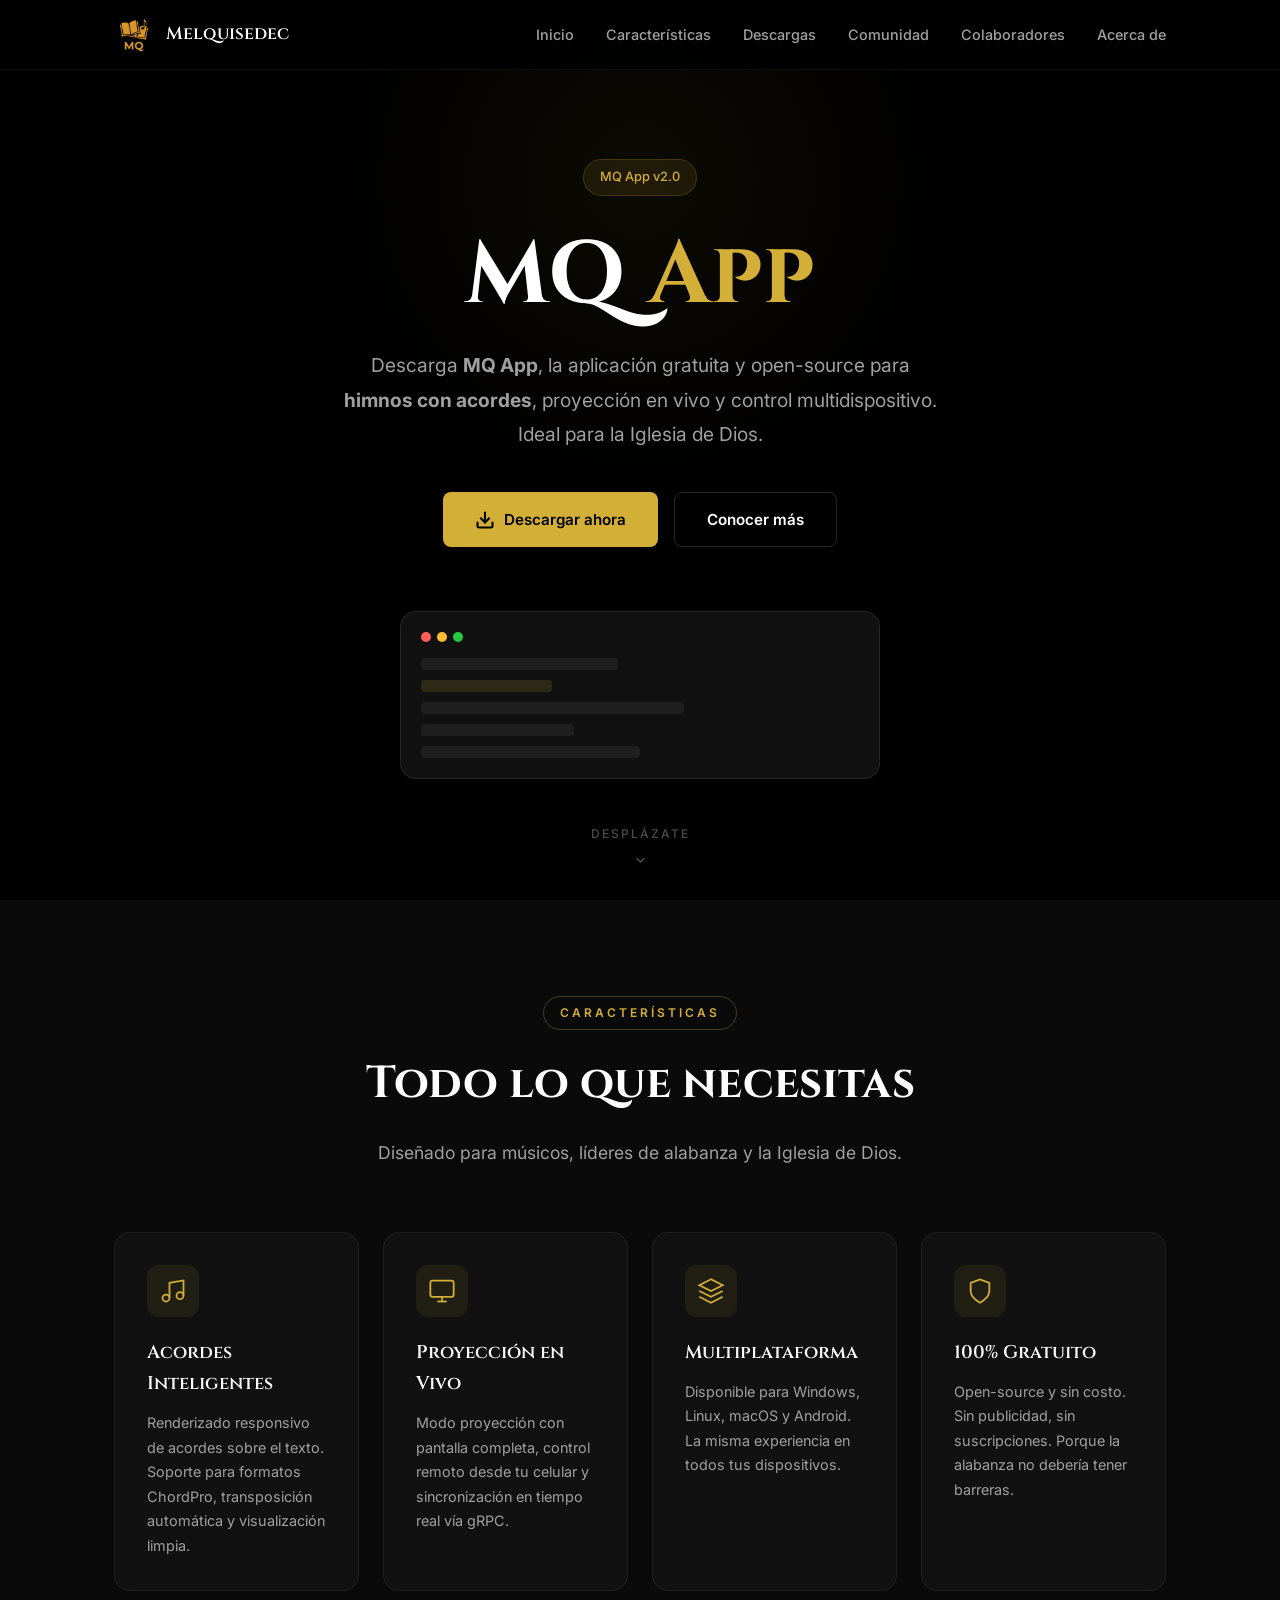
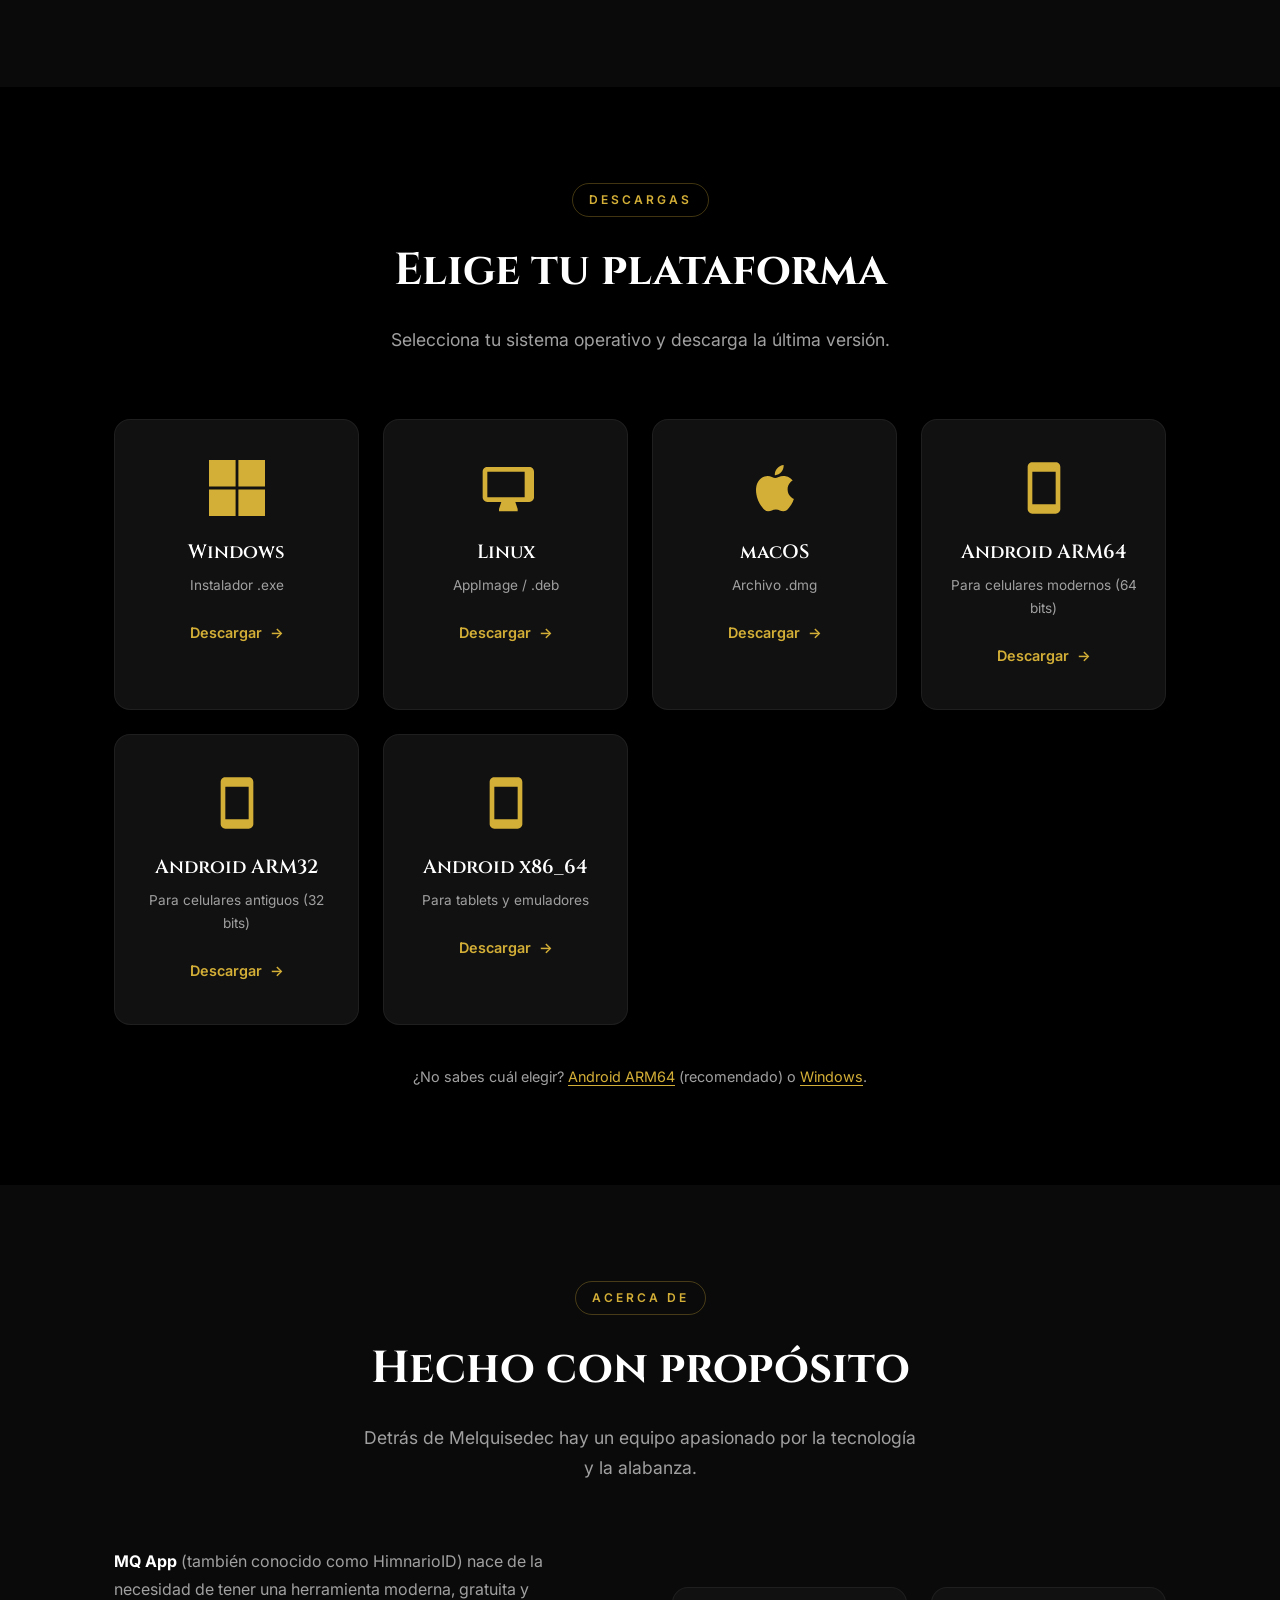
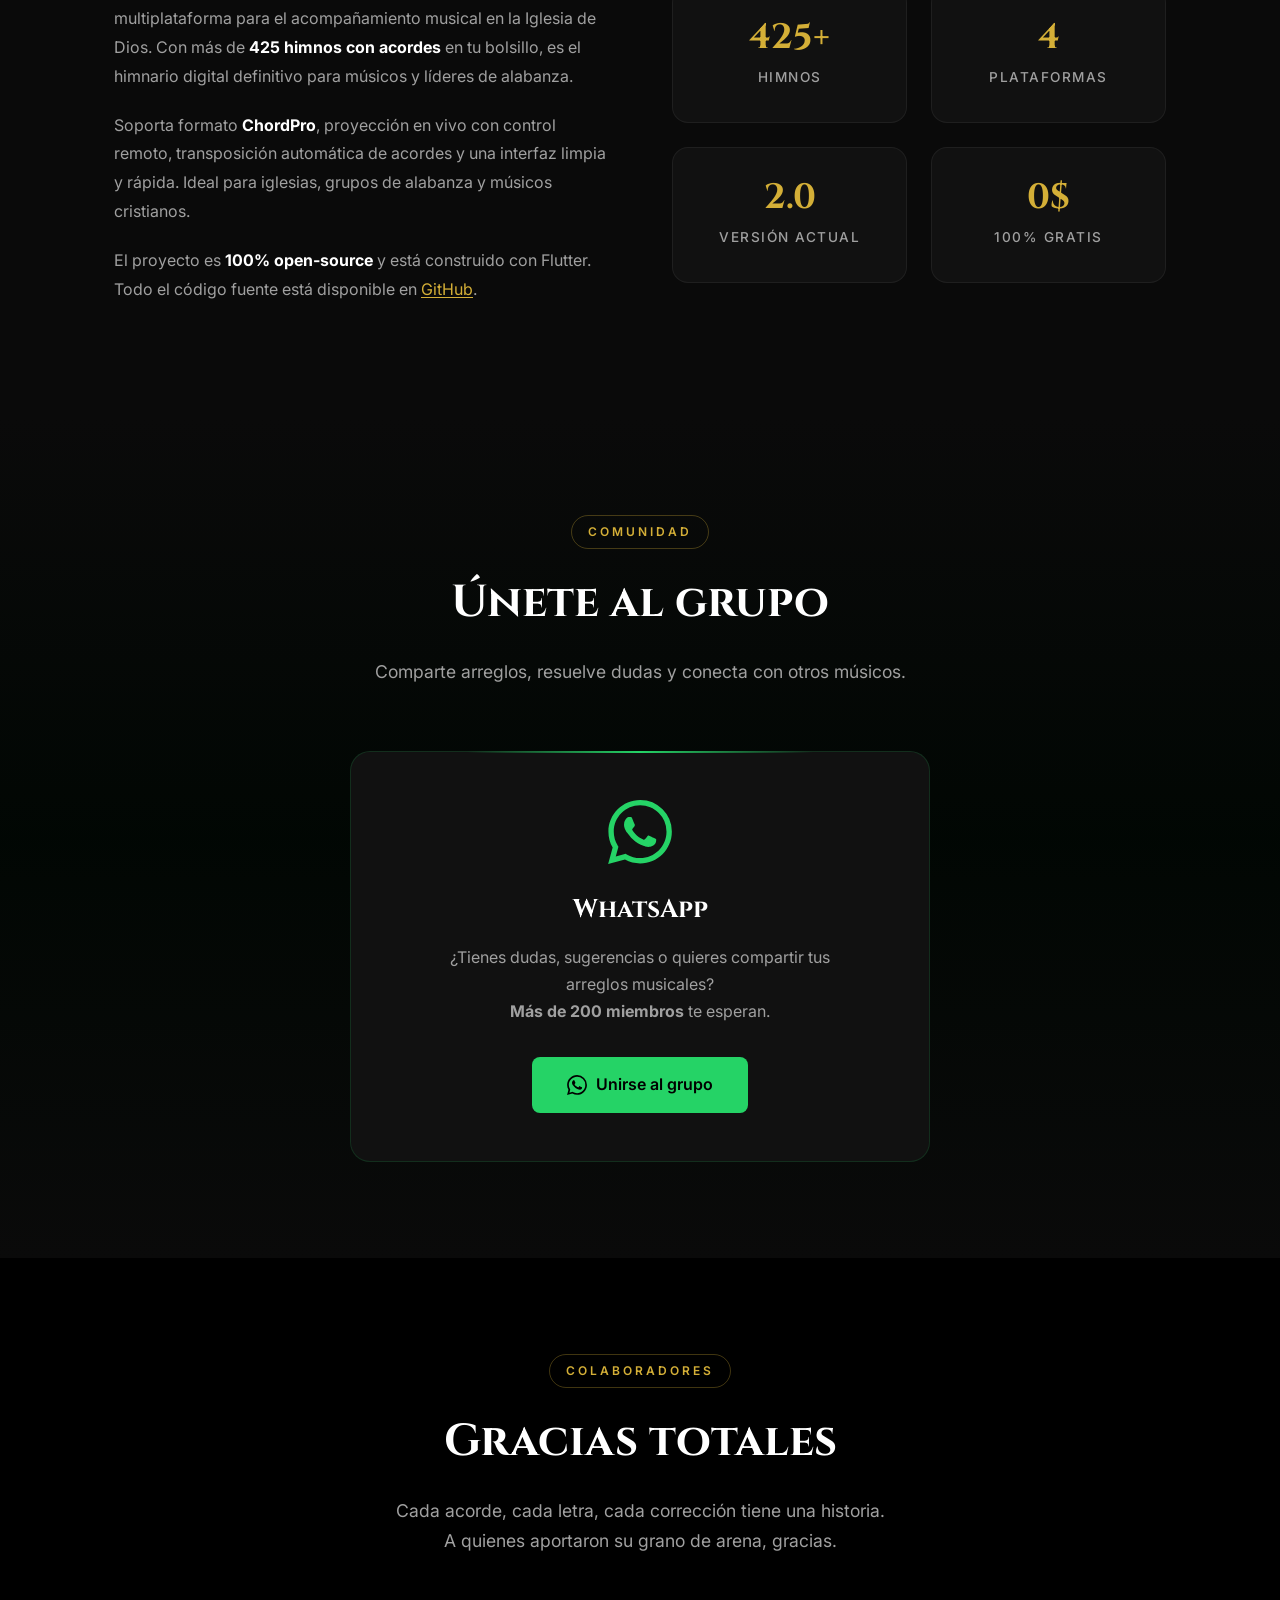
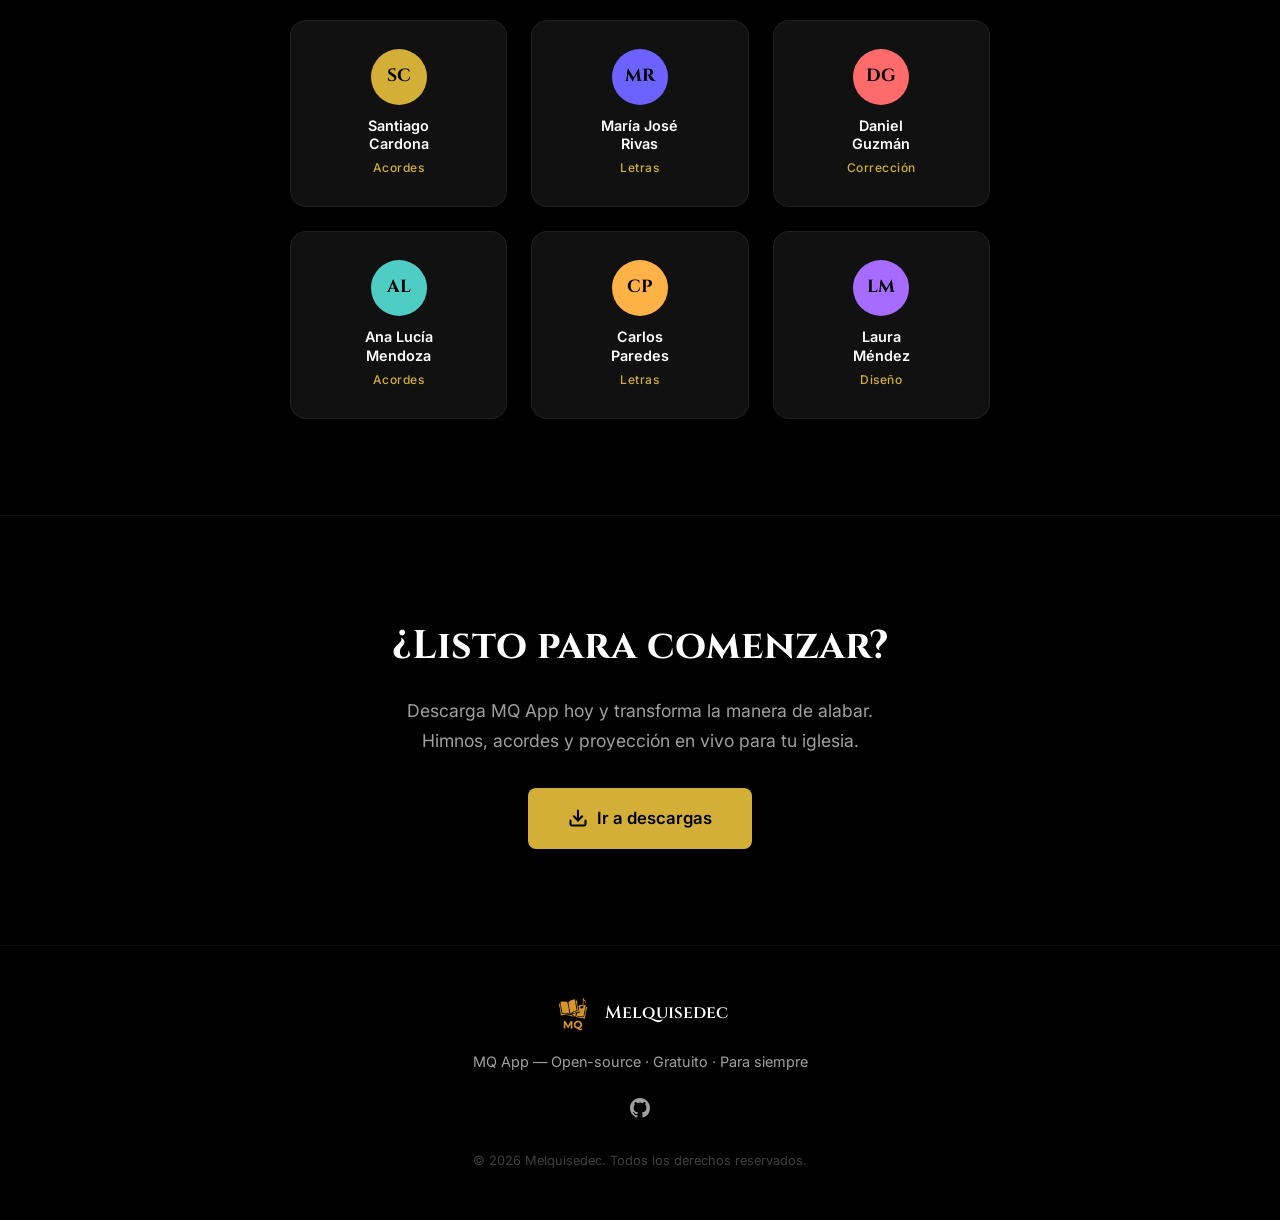
==== commit aebc16bf: "feat: agregar Comunidad y Colaboradores al menu de navegacion - Nuevos links: Comunidad y Colaborado" ====
--- a/index.html
+++ b/index.html
@@ -158,6 +158,8 @@
         <li role="none"><a href="#inicio" class="nav-link" role="menuitem">Inicio</a></li>
         <li role="none"><a href="#features" class="nav-link" role="menuitem">Características</a></li>
         <li role="none"><a href="#descargas" class="nav-link" role="menuitem">Descargas</a></li>
+        <li role="none"><a href="#comunidad" class="nav-link" role="menuitem">Comunidad</a></li>
+        <li role="none"><a href="#colaboradores" class="nav-link" role="menuitem">Colaboradores</a></li>
         <li role="none"><a href="#acerca" class="nav-link" role="menuitem">Acerca de</a></li>
       </ul>
     </div>
@@ -360,7 +362,7 @@
   </section>
 
   <!-- ═══════════════ COMUNIDAD WHATSAPP ═══════════════ -->
-  <section class="community section">
+  <section class="community section" id="comunidad">
     <div class="container">
       <div class="section-header fade-in">
         <span class="section-tag">Comunidad</span>
@@ -392,7 +394,7 @@
   </section>
 
   <!-- ═══════════════ COLABORADORES ═══════════════ -->
-  <section class="contributors section">
+  <section class="contributors section" id="colaboradores">
     <div class="container">
       <div class="section-header fade-in">
         <span class="section-tag">Colaboradores</span>
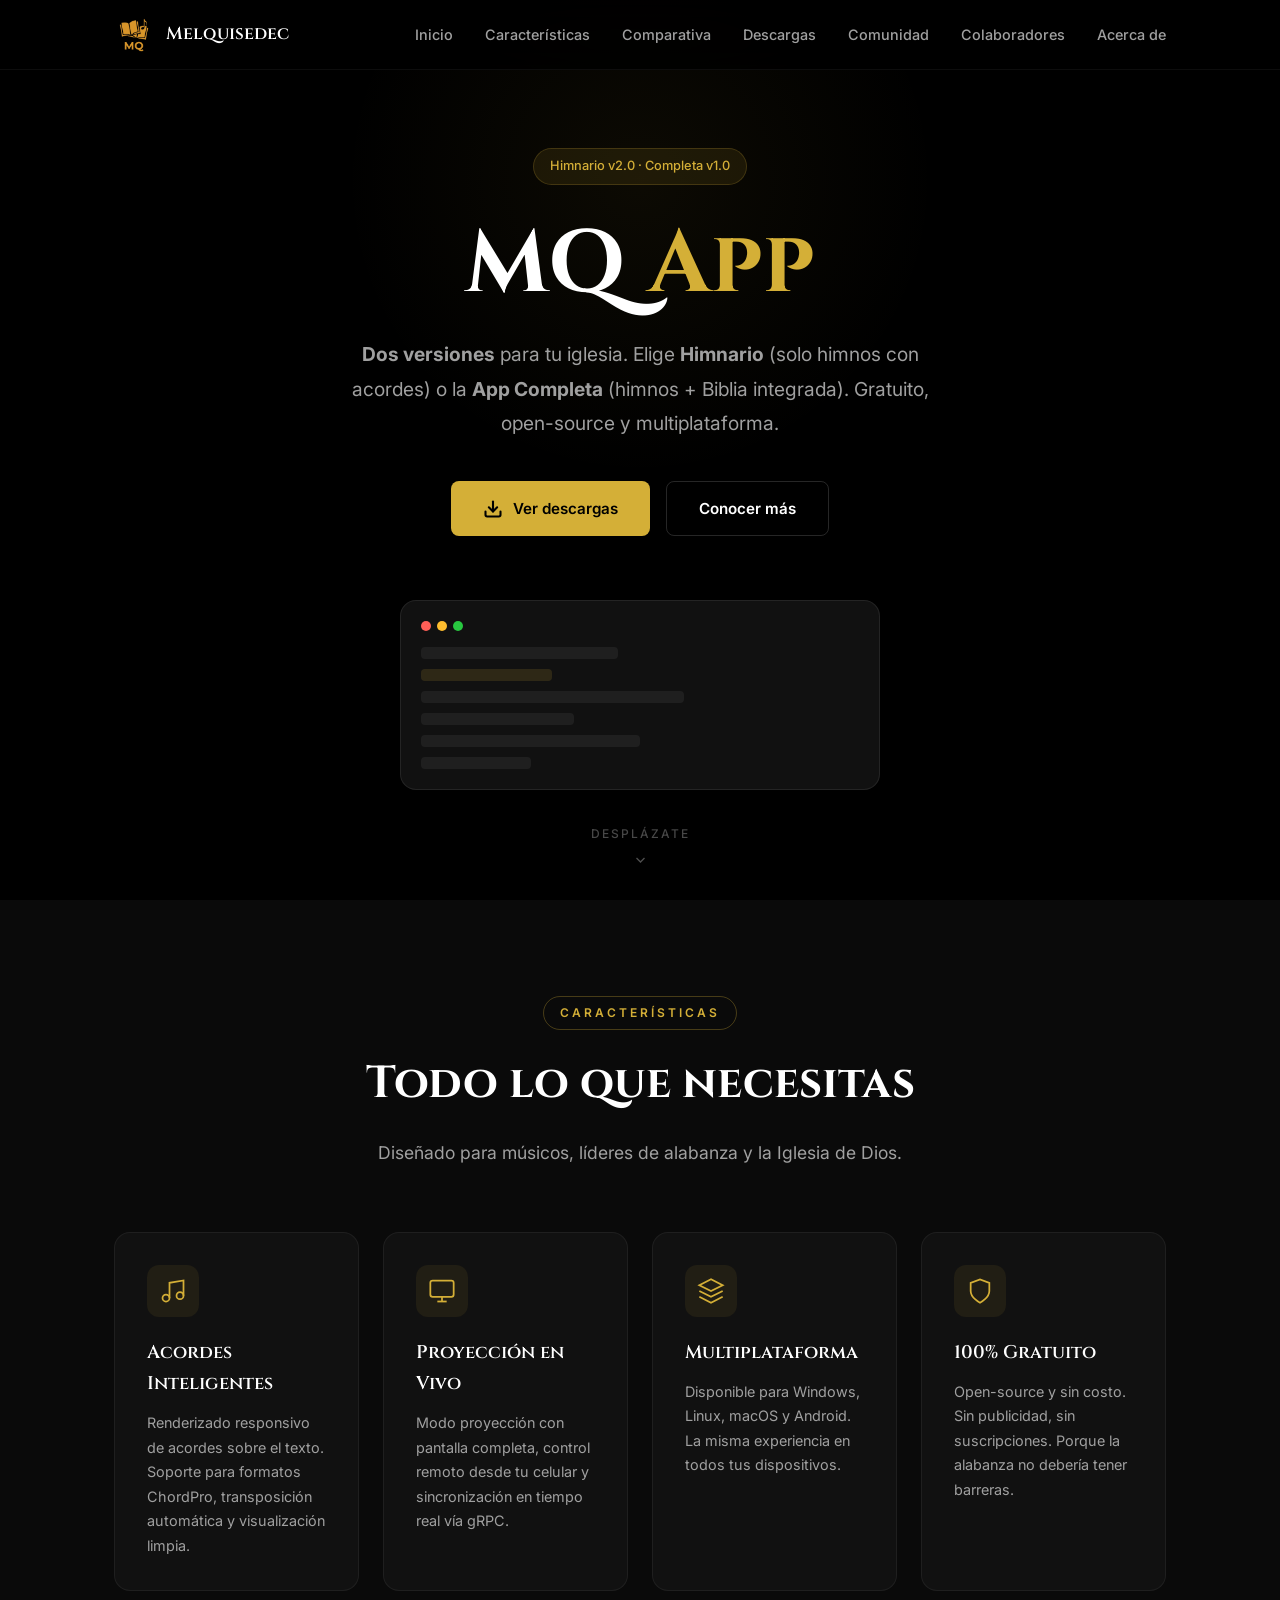
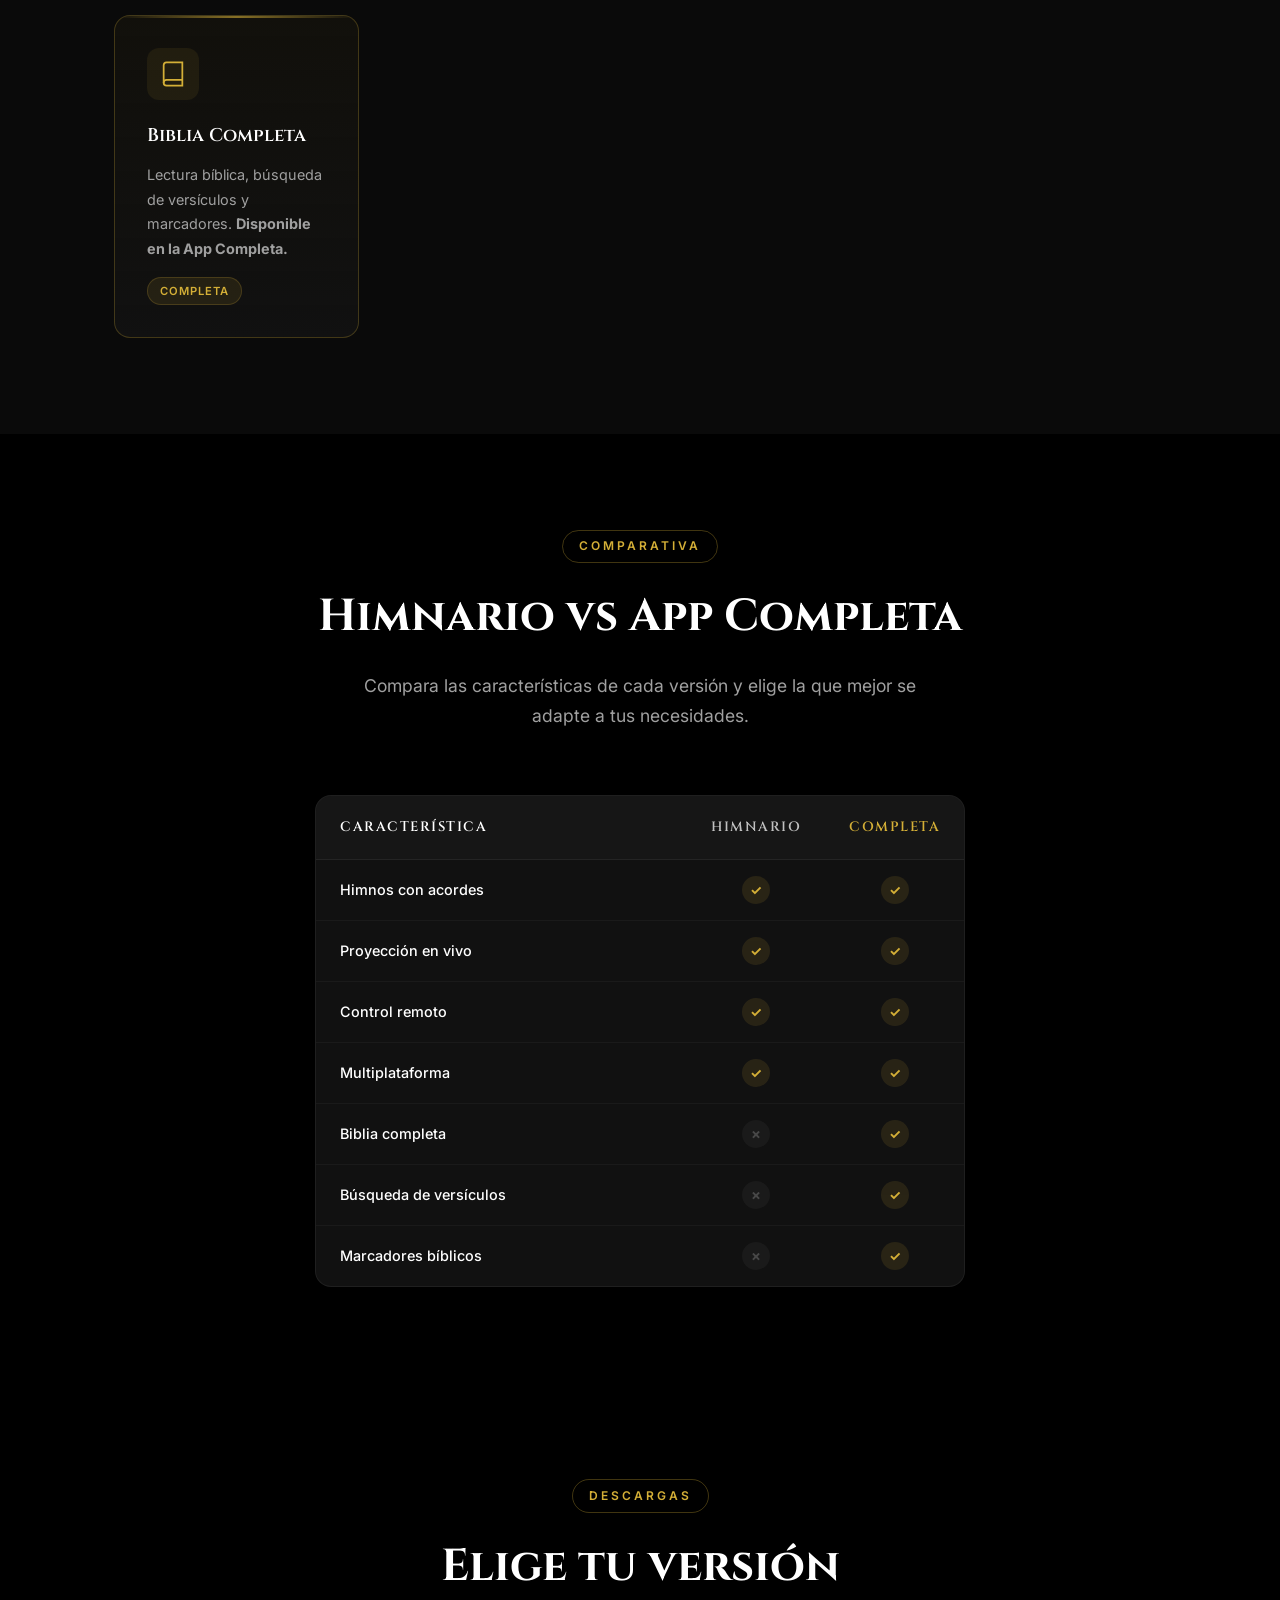
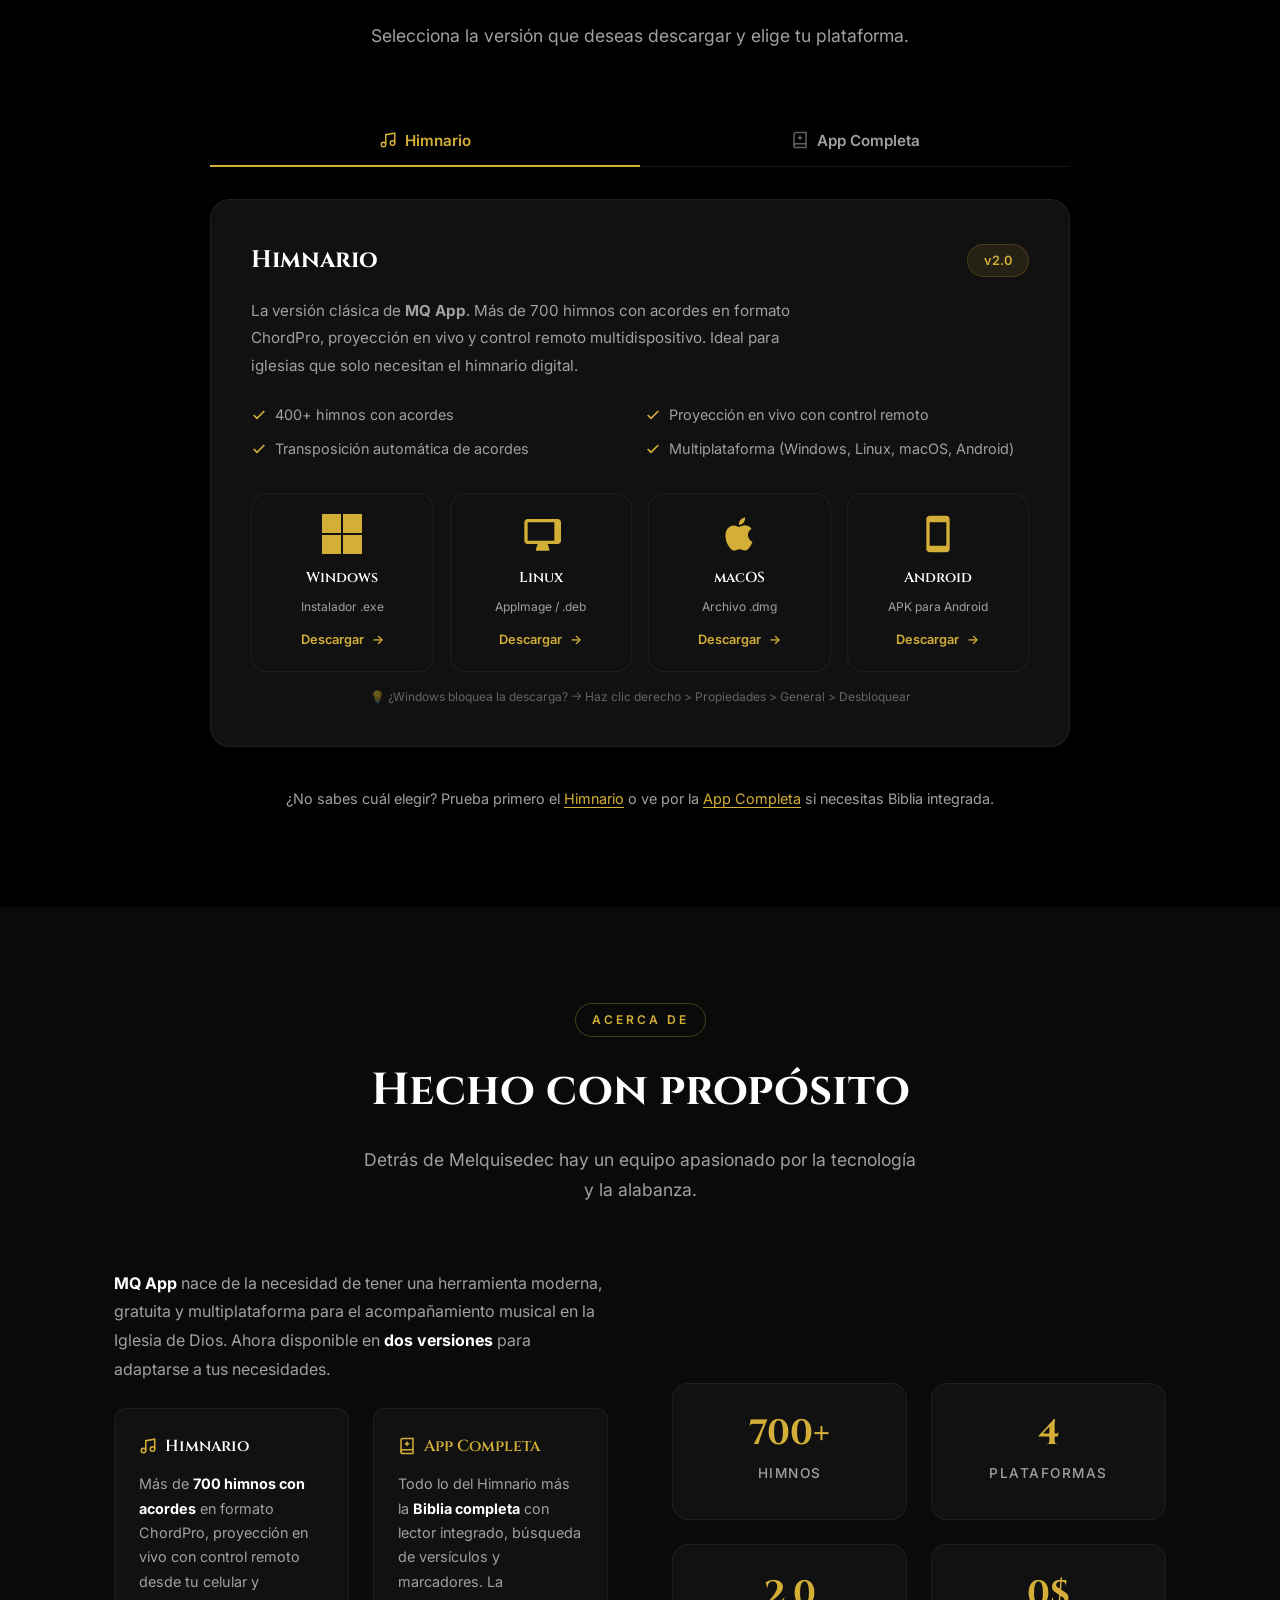
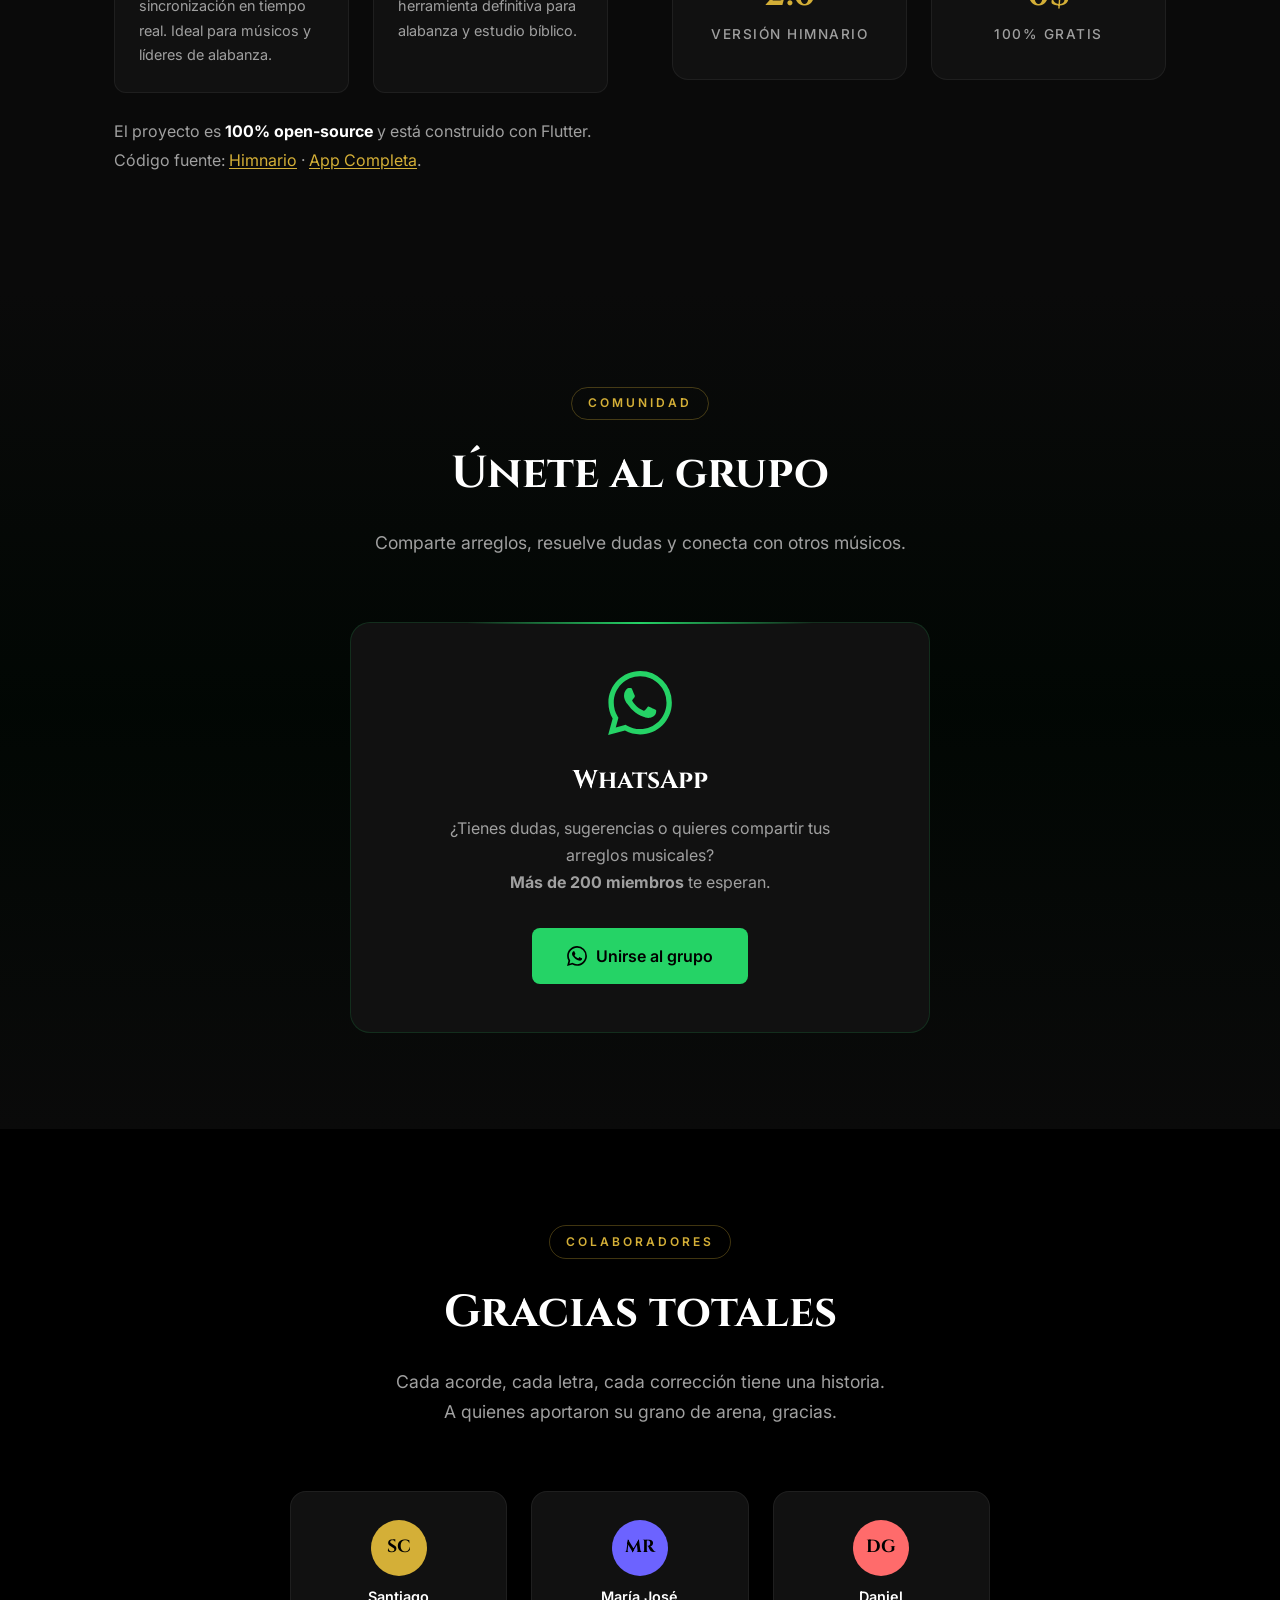
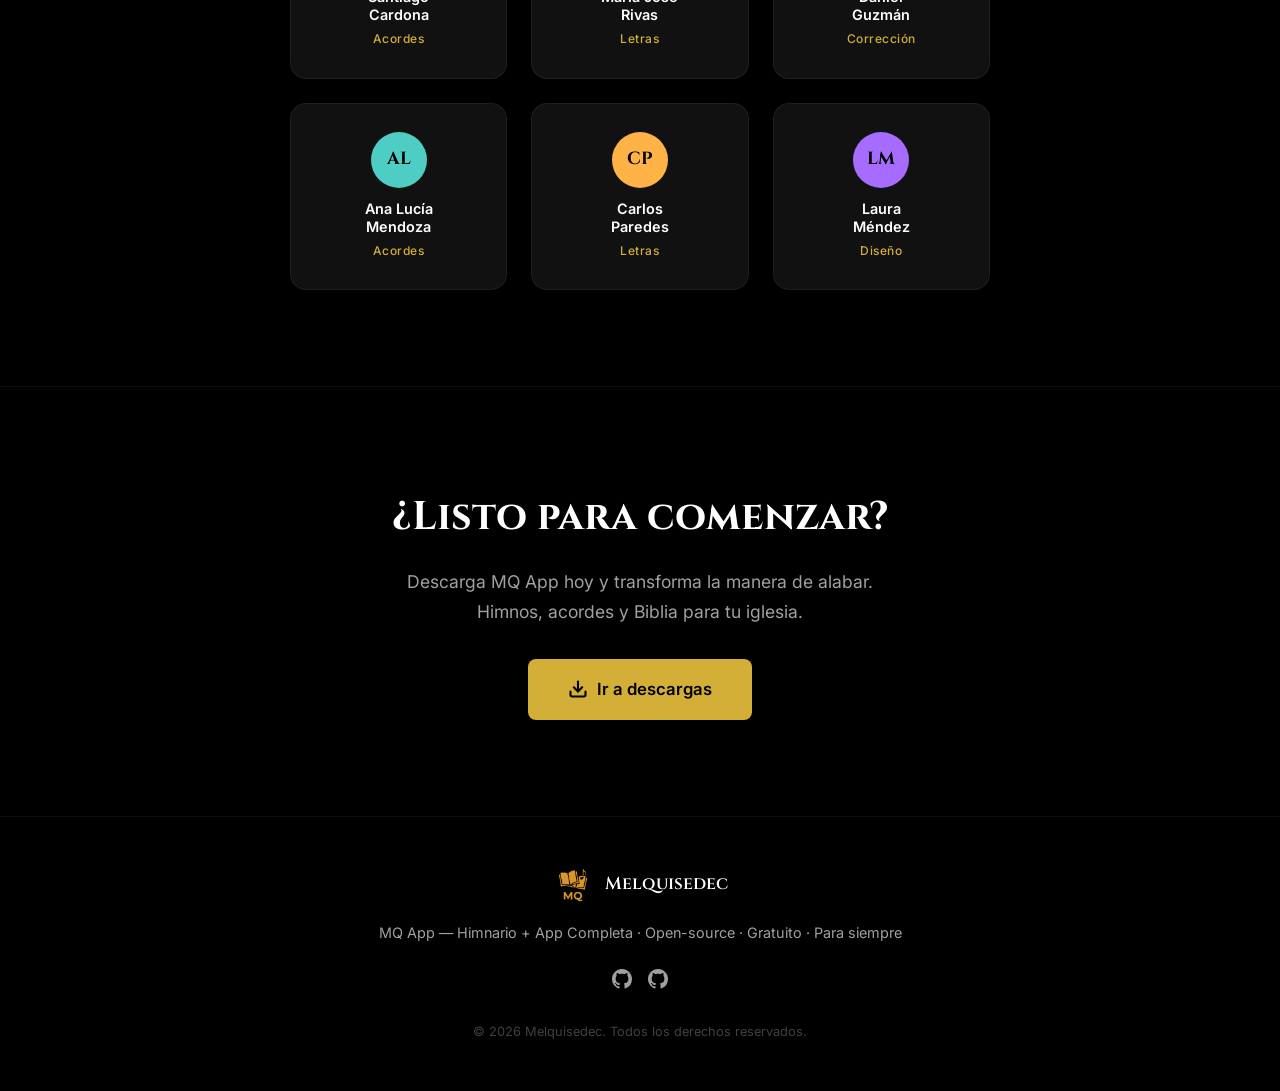
==== commit 8fd38644: "feat: agregar version Completa (himnos + Biblia) a la landing page - Dos versiones con tabs (Himnari" ====
--- a/index.html
+++ b/index.html
@@ -1,35 +1,28 @@
 <!DOCTYPE html>
-<html lang="es">
+<html lang="es" dir="ltr">
 <head>
   <meta charset="UTF-8">
   <meta name="viewport" content="width=device-width, initial-scale=1.0">
 
   <!-- ═══════════════ TITLE & BASE ═══════════════ -->
-  <title>MQ App — Himnos con acordes y proyección en vivo</title>
-  <meta name="description" content="Descarga MQ App, la app gratuita para himnos con acordes y proyección en vivo. Windows, Linux, macOS y Android. Ideal para la Iglesia de Dios.">
-  <meta name="keywords" content="mq app, melquisedec, himnos con acordes, proyección en vivo, himnario, iglesia de dios, app de himnos, descargar himnario, acordes chordpro, música iglesia, software alabanza">
+  <title>MQ App Melquisedec — Himnos, Biblia, Iglesia de Dios</title>
+  <meta name="description" content="Descarga MQ App by Melquisedec: himnario digital con acordes para la Iglesia de Dios. Dos versiones: Himnario (himnos) o Completa (himnos + Biblia). Gratis, open-source.">
+  <meta name="keywords" content="mq app, melquisedec, himnos con acordes, proyección en vivo, himnario, biblia, iglesia de dios, app de himnos, descargar himnario, acordes chordpro, música iglesia, software alabanza">
   <meta name="author" content="Melquisedec">
   <meta name="robots" content="index, follow">
   <meta name="theme-color" content="#000000">
   <meta name="language" content="es">
   <meta name="geo.region" content="CO">
 
-  <!-- ═══════════════ Anti-cache (siempre servir HTML fresco) ═══════════════ -->
-  <meta http-equiv="Cache-Control" content="no-cache, no-store, must-revalidate">
-  <meta http-equiv="Pragma" content="no-cache">
-  <meta http-equiv="Expires" content="0">
-
   <link rel="canonical" href="https://melquisedec-ark.github.io/">
-  <link rel="alternate" href="https://melquisedec-ark.github.io/" hreflang="es-CO" />
-  <link rel="alternate" href="https://melquisedec-ark.github.io/" hreflang="es" />
-  <link rel="alternate" href="https://melquisedec-ark.github.io/" hreflang="x-default" />
-
-  <!-- Google Search Console (reemplazar CONTENT con el token de verificacion) -->
+    <link rel="alternate" href="https://melquisedec-ark.github.io/" hreflang="es" />
+
+  <!-- Google Search Console -->
   <meta name="google-site-verification" content="n5gJ-qOjxRMbVhDuEh9-7snyllFxz_FF_sPoKP3JdRw" />
 
   <!-- ═══════════════ Open Graph ═══════════════ -->
-  <meta property="og:title" content="MQ App by Melquisedec — Himnos con acordes y proyección en vivo">
-  <meta property="og:description" content="Descarga MQ App, la aplicación gratuita para himnos con acordes, proyección en vivo y control multidispositivo. Windows, Linux, macOS y Android.">
+  <meta property="og:title" content="MQ App Melquisedec — Himnos, Biblia, Iglesia de Dios">
+  <meta property="og:description" content="Descarga MQ App: himnario digital con acordes para la Iglesia de Dios. Dos versiones: Himnario o Completa con Biblia. Gratis, open-source.">
   <meta property="og:type" content="website">
   <meta property="og:url" content="https://melquisedec-ark.github.io/">
   <meta property="og:image" content="https://melquisedec-ark.github.io/assets/images/og-image.png">
@@ -41,8 +34,8 @@
 
   <!-- ═══════════════ Twitter Cards ═══════════════ -->
   <meta name="twitter:card" content="summary_large_image">
-  <meta name="twitter:title" content="MQ App by Melquisedec — Himnos con acordes y proyección en vivo">
-  <meta name="twitter:description" content="Descarga MQ App, la aplicación gratuita para himnos con acordes, proyección en vivo y control multidispositivo.">
+  <meta name="twitter:title" content="MQ App Melquisedec — Himnos, Biblia, Iglesia de Dios">
+  <meta name="twitter:description" content="Descarga MQ App: himnario digital con acordes para la Iglesia de Dios. Dos versiones. Gratis, open-source.">
   <meta name="twitter:image" content="https://melquisedec-ark.github.io/assets/images/og-image.png">
   <meta name="twitter:site" content="@melquisedec_app">
 
@@ -55,7 +48,7 @@
         "@type": "WebSite",
         "name": "Melquisedec",
         "url": "https://melquisedec-ark.github.io",
-        "description": "MQ App — Himnos con acordes, proyeccion en vivo y control multidispositivo.",
+        "description": "MQ App — Himnos con acordes, proyección en vivo, Biblia y control multidispositivo.",
         "inLanguage": "es",
         "publisher": {
           "@type": "Organization",
@@ -64,14 +57,14 @@
       },
       {
         "@type": "SoftwareApplication",
-        "name": "MQ App",
+        "name": "MQ App — Himnario",
         "operatingSystem": "Windows, Linux, macOS, Android",
         "applicationCategory": "MultimediaApplication",
-        "description": "Aplicacion gratuita y open-source para himnos con acordes, proyeccion en vivo y control multidispositivo.",
+        "description": "Himnario digital con acordes ChordPro, proyección en vivo y control remoto multidispositivo.",
         "url": "https://melquisedec-ark.github.io",
         "downloadUrl": "https://github.com/moy385/HimnarioID_2.0/releases/latest",
-        "softwareVersion": "2.0",
-        "datePublished": "2025-01-15",
+        "softwareVersion": "2.1.7",
+        "datePublished": "2026-05-31",
         "isAccessibleForFree": true,
         "offers": {
           "@type": "Offer",
@@ -85,6 +78,35 @@
           "worstRating": "1",
           "ratingCount": "10",
           "reviewCount": "10"
+        },
+        "author": {
+          "@type": "Organization",
+          "name": "Melquisedec"
+        }
+      },
+      {
+        "@type": "SoftwareApplication",
+        "name": "MQ App — Completa",
+        "operatingSystem": "Windows, Linux, macOS, Android",
+        "applicationCategory": "MultimediaApplication",
+        "description": "App completa con himnario digital + Biblia integrada, búsqueda de versículos y marcadores.",
+        "url": "https://melquisedec-ark.github.io",
+        "downloadUrl": "https://github.com/melquisedec-ark/MQ-App/releases/latest",
+        "softwareVersion": "1.0.24",
+        "datePublished": "2026-06-11",
+        "isAccessibleForFree": true,
+        "offers": {
+          "@type": "Offer",
+          "price": "0",
+          "priceCurrency": "USD"
+        },
+        "aggregateRating": {
+          "@type": "AggregateRating",
+          "ratingValue": "5",
+          "bestRating": "5",
+          "worstRating": "1",
+          "ratingCount": "5",
+          "reviewCount": "5"
         },
         "author": {
           "@type": "Organization",
@@ -114,7 +136,6 @@
   </script>
 
   <!-- ═══════════════ Preconnect / DNS-Prefetch ═══════════════ -->
-  <link rel="preconnect" href="https://fonts.googleapis.com">
   <link rel="preconnect" href="https://fonts.gstatic.com" crossorigin>
   <link rel="preconnect" href="https://api.github.com" crossorigin>
 
@@ -133,34 +154,36 @@
   <link href="https://fonts.googleapis.com/css2?family=Cinzel:wght@400;600;700&family=Inter:wght@300;400;500;600;700&display=swap" rel="stylesheet">
 
   <!-- ═══════════════ Styles ═══════════════ -->
-  <link rel="preload" href="css/style.css" as="style" onload="this.onload=null;this.rel='stylesheet'">
+  <link rel="preload" href="css/style.css" as="style" fetchpriority="high" onload="this.onload=null;this.rel='stylesheet'">
   <noscript><link rel="stylesheet" href="css/style.css"></noscript>
 
   <!-- ═══════════════ Favicon & PWA ═══════════════ -->
-  <link rel="icon" type="image/png" sizes="512x512" href="assets/icons/favicon.png">
-  <link rel="icon" type="image/png" sizes="192x192" href="assets/icons/favicon.png">
+  <link rel="icon" type="image/png" sizes="512x512" href="assets/icons/icon-512.png">
+  <link rel="icon" type="image/png" sizes="192x192" href="assets/icons/icon-192.png">
+  <link rel="icon" type="image/png" sizes="48x48" href="assets/icons/icon-48.png">
   <link rel="icon" href="favicon.ico" sizes="any">
-  <link rel="apple-touch-icon" href="assets/icons/favicon.png">
+  <link rel="apple-touch-icon" href="assets/icons/icon-192.png">
   <link rel="manifest" href="manifest.json">
 </head>
 <body>
   <!-- ═══════════════ NAVBAR ═══════════════ -->
   <nav class="navbar" id="navbar" role="navigation" aria-label="Navegación principal">
     <div class="nav-container">
-      <a href="#" class="nav-logo" aria-label="Ir al inicio">
+      <a href="/" class="nav-logo" aria-label="Ir al inicio">
         <img src="assets/images/logo-mq.png" alt="Melquisedec — logo MQ App" class="nav-logo-img" width="40" height="40" loading="eager">
         <span class="logo-text">Melquisedec</span>
       </a>
       <button class="nav-toggle" id="navToggle" aria-label="Abrir menú" aria-expanded="false">
         <span></span><span></span><span></span>
       </button>
-      <ul class="nav-links" id="navLinks" role="menubar">
-        <li role="none"><a href="#inicio" class="nav-link" role="menuitem">Inicio</a></li>
-        <li role="none"><a href="#features" class="nav-link" role="menuitem">Características</a></li>
-        <li role="none"><a href="#descargas" class="nav-link" role="menuitem">Descargas</a></li>
-        <li role="none"><a href="#comunidad" class="nav-link" role="menuitem">Comunidad</a></li>
-        <li role="none"><a href="#colaboradores" class="nav-link" role="menuitem">Colaboradores</a></li>
-        <li role="none"><a href="#acerca" class="nav-link" role="menuitem">Acerca de</a></li>
+      <ul class="nav-links" id="navLinks">
+        <li><a href="#inicio" class="nav-link">Inicio</a></li>
+        <li><a href="#features" class="nav-link">Características</a></li>
+        <li><a href="#comparativa" class="nav-link">Comparativa</a></li>
+        <li><a href="#descargas" class="nav-link">Descargas</a></li>
+        <li><a href="#comunidad" class="nav-link">Comunidad</a></li>
+        <li><a href="#colaboradores" class="nav-link">Colaboradores</a></li>
+        <li><a href="#acerca" class="nav-link">Acerca de</a></li>
       </ul>
     </div>
   </nav>
@@ -169,15 +192,15 @@
   <section class="hero" id="inicio">
     <div class="hero-bg-glow"></div>
     <div class="container hero-content">
-      <div class="hero-badge" id="versionBadge">MQ App v2.0</div>
+      <div class="hero-badge" id="versionBadge">MQ App — Dos versiones</div>
       <h1 class="hero-title">MQ <span class="gold">App</span></h1>
       <p class="hero-subtitle">
-        Descarga <strong>MQ App</strong>, la aplicación gratuita y open-source para <strong>himnos con acordes</strong>, proyección en vivo y control multidispositivo. Ideal para la Iglesia de Dios.
+        <strong>Dos versiones</strong> para tu iglesia. Elige <strong>Himnario</strong> (solo himnos con acordes) o la <strong>App Completa</strong> (himnos + Biblia integrada). Gratuito, open-source y multiplataforma.
       </p>
       <div class="hero-cta">
         <a href="#descargas" class="btn btn-primary">
-          <svg width="20" height="20" viewBox="0 0 24 24" fill="none" stroke="currentColor" stroke-width="2.5" stroke-linecap="round" stroke-linejoin="round"><path d="M21 15v4a2 2 0 0 1-2 2H5a2 2 0 0 1-2-2v-4"/><polyline points="7 10 12 15 17 10"/><line x1="12" y1="15" x2="12" y2="3"/></svg>
-          Descargar ahora
+          <svg aria-hidden="true" focusable="false" width="20" height="20" viewBox="0 0 24 24" fill="none" stroke="currentColor" stroke-width="2.5" stroke-linecap="round" stroke-linejoin="round"><path d="M21 15v4a2 2 0 0 1-2 2H5a2 2 0 0 1-2-2v-4"/><polyline points="7 10 12 15 17 10"/><line x1="12" y1="15" x2="12" y2="3"/></svg>
+          Ver descargas
         </a>
         <a href="#features" class="btn btn-secondary">Conocer más</a>
       </div>
@@ -192,13 +215,14 @@
             <div class="mockup-line" style="width:60%"></div>
             <div class="mockup-line" style="width:35%"></div>
             <div class="mockup-line" style="width:50%"></div>
+            <div class="mockup-line" style="width:25%"></div>
           </div>
         </div>
       </div>
     </div>
     <div class="hero-scroll-indicator">
       <span>Desplázate</span>
-      <svg width="16" height="16" viewBox="0 0 24 24" fill="none" stroke="currentColor" stroke-width="2"><polyline points="6 9 12 15 18 9"/></svg>
+      <svg aria-hidden="true" focusable="false" width="16" height="16" viewBox="0 0 24 24" fill="none" stroke="currentColor" stroke-width="2"><polyline points="6 9 12 15 18 9"/></svg>
     </div>
   </section>
 
@@ -213,102 +237,312 @@
       <div class="features-grid">
         <article class="feature-card fade-in">
           <div class="feature-icon">
-            <svg width="28" height="28" viewBox="0 0 24 24" fill="none" stroke="currentColor" stroke-width="1.5"><path d="M9 18V5l12-2v13"/><circle cx="6" cy="18" r="3"/><circle cx="18" cy="16" r="3"/></svg>
+            <svg aria-hidden="true" focusable="false" width="28" height="28" viewBox="0 0 24 24" fill="none" stroke="currentColor" stroke-width="1.5"><path d="M9 18V5l12-2v13"/><circle cx="6" cy="18" r="3"/><circle cx="18" cy="16" r="3"/></svg>
           </div>
           <h3 class="feature-title">Acordes Inteligentes</h3>
           <p class="feature-text">Renderizado responsivo de acordes sobre el texto. Soporte para formatos ChordPro, transposición automática y visualización limpia.</p>
         </article>
         <article class="feature-card fade-in">
           <div class="feature-icon">
-            <svg width="28" height="28" viewBox="0 0 24 24" fill="none" stroke="currentColor" stroke-width="1.5"><rect x="2" y="3" width="20" height="14" rx="2"/><line x1="8" y1="21" x2="16" y2="21"/><line x1="12" y1="17" x2="12" y2="21"/></svg>
+            <svg aria-hidden="true" focusable="false" width="28" height="28" viewBox="0 0 24 24" fill="none" stroke="currentColor" stroke-width="1.5"><rect x="2" y="3" width="20" height="14" rx="2"/><line x1="8" y1="21" x2="16" y2="21"/><line x1="12" y1="17" x2="12" y2="21"/></svg>
           </div>
           <h3 class="feature-title">Proyección en Vivo</h3>
           <p class="feature-text">Modo proyección con pantalla completa, control remoto desde tu celular y sincronización en tiempo real vía gRPC.</p>
         </article>
         <article class="feature-card fade-in">
           <div class="feature-icon">
-            <svg width="28" height="28" viewBox="0 0 24 24" fill="none" stroke="currentColor" stroke-width="1.5"><path d="M12 2L2 7l10 5 10-5-10-5z"/><path d="M2 17l10 5 10-5"/><path d="M2 12l10 5 10-5"/></svg>
+            <svg aria-hidden="true" focusable="false" width="28" height="28" viewBox="0 0 24 24" fill="none" stroke="currentColor" stroke-width="1.5"><path d="M12 2L2 7l10 5 10-5-10-5z"/><path d="M2 17l10 5 10-5"/><path d="M2 12l10 5 10-5"/></svg>
           </div>
           <h3 class="feature-title">Multiplataforma</h3>
           <p class="feature-text">Disponible para Windows, Linux, macOS y Android. La misma experiencia en todos tus dispositivos.</p>
         </article>
         <article class="feature-card fade-in">
           <div class="feature-icon">
-            <svg width="28" height="28" viewBox="0 0 24 24" fill="none" stroke="currentColor" stroke-width="1.5"><path d="M12 22s8-4 8-10V5l-8-3-8 3v7c0 6 8 10 8 10z"/></svg>
+            <svg aria-hidden="true" focusable="false" width="28" height="28" viewBox="0 0 24 24" fill="none" stroke="currentColor" stroke-width="1.5"><path d="M12 22s8-4 8-10V5l-8-3-8 3v7c0 6 8 10 8 10z"/></svg>
           </div>
           <h3 class="feature-title">100% Gratuito</h3>
           <p class="feature-text">Open-source y sin costo. Sin publicidad, sin suscripciones. Porque la alabanza no debería tener barreras.</p>
         </article>
+        <!-- Biblia Completa — exclusiva de la version completa -->
+        <article class="feature-card feature-card--exclusive fade-in">
+          <div class="feature-icon">
+            <svg aria-hidden="true" focusable="false" width="28" height="28" viewBox="0 0 24 24" fill="none" stroke="currentColor" stroke-width="1.5"><path d="M4 19.5A2.5 2.5 0 0 1 6.5 17H20"/><path d="M6.5 2H20v20H6.5A2.5 2.5 0 0 1 4 19.5v-15A2.5 2.5 0 0 1 6.5 2z"/></svg>
+          </div>
+          <h3 class="feature-title">Biblia Completa</h3>
+          <p class="feature-text">Lectura bíblica, búsqueda de versículos y marcadores. <strong>Disponible en la App Completa.</strong></p>
+          <span class="feature-card__badge">Completa</span>
+        </article>
       </div>
     </div>
   </section>
 
-  <!-- ═══════════════ DOWNLOADS ═══════════════ -->
+  <!-- ═══════════════ COMPARATIVA ═══════════════ -->
+  <section class="section" id="comparativa">
+    <div class="container">
+      <div class="section-header fade-in">
+        <span class="section-tag">Comparativa</span>
+        <h2 class="section-title">Himnario vs App Completa</h2>
+        <p class="section-desc">Compara las características de cada versión y elige la que mejor se adapte a tus necesidades.</p>
+      </div>
+      <div class="comp-table-wrapper fade-in">
+        <table class="comp-table">
+          <thead>
+            <tr>
+              <th class="comp-table__th">Característica</th>
+              <th class="comp-table__th comp-table__th--himnario">Himnario</th>
+              <th class="comp-table__th comp-table__th--completa">Completa</th>
+            </tr>
+          </thead>
+          <tbody>
+            <tr class="comp-table__row">
+              <td class="comp-table__cell comp-table__cell--label">Himnos con acordes</td>
+              <td class="comp-table__cell comp-table__cell--check"><span class="comp-table__icon comp-table__icon--yes">✓</span></td>
+              <td class="comp-table__cell comp-table__cell--check"><span class="comp-table__icon comp-table__icon--yes">✓</span></td>
+            </tr>
+            <tr class="comp-table__row">
+              <td class="comp-table__cell comp-table__cell--label">Proyección en vivo</td>
+              <td class="comp-table__cell comp-table__cell--check"><span class="comp-table__icon comp-table__icon--yes">✓</span></td>
+              <td class="comp-table__cell comp-table__cell--check"><span class="comp-table__icon comp-table__icon--yes">✓</span></td>
+            </tr>
+            <tr class="comp-table__row">
+              <td class="comp-table__cell comp-table__cell--label">Control remoto</td>
+              <td class="comp-table__cell comp-table__cell--check"><span class="comp-table__icon comp-table__icon--yes">✓</span></td>
+              <td class="comp-table__cell comp-table__cell--check"><span class="comp-table__icon comp-table__icon--yes">✓</span></td>
+            </tr>
+            <tr class="comp-table__row">
+              <td class="comp-table__cell comp-table__cell--label">Multiplataforma</td>
+              <td class="comp-table__cell comp-table__cell--check"><span class="comp-table__icon comp-table__icon--yes">✓</span></td>
+              <td class="comp-table__cell comp-table__cell--check"><span class="comp-table__icon comp-table__icon--yes">✓</span></td>
+            </tr>
+            <tr class="comp-table__row">
+              <td class="comp-table__cell comp-table__cell--label">Biblia completa</td>
+              <td class="comp-table__cell comp-table__cell--check"><span class="comp-table__icon comp-table__icon--no">✗</span></td>
+              <td class="comp-table__cell comp-table__cell--check"><span class="comp-table__icon comp-table__icon--yes">✓</span></td>
+            </tr>
+            <tr class="comp-table__row">
+              <td class="comp-table__cell comp-table__cell--label">Búsqueda de versículos</td>
+              <td class="comp-table__cell comp-table__cell--check"><span class="comp-table__icon comp-table__icon--no">✗</span></td>
+              <td class="comp-table__cell comp-table__cell--check"><span class="comp-table__icon comp-table__icon--yes">✓</span></td>
+            </tr>
+            <tr class="comp-table__row">
+              <td class="comp-table__cell comp-table__cell--label">Marcadores bíblicos</td>
+              <td class="comp-table__cell comp-table__cell--check"><span class="comp-table__icon comp-table__icon--no">✗</span></td>
+              <td class="comp-table__cell comp-table__cell--check"><span class="comp-table__icon comp-table__icon--yes">✓</span></td>
+            </tr>
+          </tbody>
+        </table>
+      </div>
+    </div>
+  </section>
+
+  <!-- ═══════════════ DOWNLOADS WITH TABS ═══════════════ -->
   <section class="downloads section" id="descargas">
     <div class="container">
       <div class="section-header fade-in">
         <span class="section-tag">Descargas</span>
-        <h2 class="section-title">Elige tu plataforma</h2>
-        <p class="section-desc">Selecciona tu sistema operativo y descarga la última versión.</p>
-      </div>
-      <div class="downloads-grid" id="downloadsGrid">
-        <!-- Windows -->
-        <a href="#" class="download-card fade-in" data-platform="windows">
-          <div class="download-icon">
-            <svg viewBox="0 0 24 24" fill="currentColor"><path d="M0 0h11.4v11.4H0V0zm12.6 0H24v11.4H12.6V0zM0 12.6h11.4V24H0V12.6zm12.6 0H24V24H12.6V12.6z"/></svg>
-          </div>
-          <h3 class="download-title">Windows</h3>
-          <p class="download-desc">Instalador .exe</p>
-          <span class="download-btn">Descargar <span class="download-arrow">→</span></span>
-        </a>
-        <!-- Linux -->
-        <a href="#" class="download-card fade-in" data-platform="linux">
-          <div class="download-icon">
-            <svg viewBox="0 0 24 24" fill="currentColor"><path d="M20 3H4c-1.1 0-2 .9-2 2v11c0 1.1.9 2 2 2h6l-1 3v1h8v-1l-1-3h6c1.1 0 2-.9 2-2V5c0-1.1-.9-2-2-2zm0 13H4V5h16v11z"/></svg>
-          </div>
-          <h3 class="download-title">Linux</h3>
-          <p class="download-desc">AppImage / .deb</p>
-          <span class="download-btn">Descargar <span class="download-arrow">→</span></span>
-        </a>
-        <!-- macOS -->
-        <a href="#" class="download-card fade-in" data-platform="mac">
-          <div class="download-icon">
-            <svg viewBox="0 0 24 24" fill="currentColor"><path d="M18.71 19.5c-.83 1.24-1.71 2.45-3.05 2.47-1.34.03-1.77-.79-3.29-.79-1.53 0-2 .77-3.27.82-1.31.05-2.3-1.32-3.14-2.53C4.25 17 2.94 12.45 4.7 9.39c.87-1.52 2.43-2.48 4.12-2.51 1.28-.02 2.5.87 3.29.87.78 0 2.26-1.07 3.8-.91.65.03 2.47.26 3.64 1.98-.09.06-2.17 1.28-2.15 3.81.03 3.02 2.65 4.03 2.68 4.04-.03.07-.42 1.44-1.38 2.83M13 3.5c.67-.82 1.78-1.39 2.7-1.38.1 1.14-.36 2.26-1.01 3.06-.65.8-1.71 1.39-2.76 1.31-.12-1.08.36-2.22 1.07-2.99z"/></svg>
-          </div>
-          <h3 class="download-title">macOS</h3>
-          <p class="download-desc">Archivo .dmg</p>
-          <span class="download-btn">Descargar <span class="download-arrow">→</span></span>
-        </a>
-        <!-- Android ARM64 -->
-        <a href="#" class="download-card fade-in" data-platform="android-arm64">
-          <div class="download-icon">
-            <svg viewBox="0 0 24 24" fill="currentColor"><path d="M17 1.01L7 1c-1.1 0-2 .9-2 2v18c0 1.1.9 2 2 2h10c1.1 0 2-.9 2-2V3c0-1.1-.9-1.99-2-1.99zM17 19H7V5h10v14z"/></svg>
-          </div>
-          <h3 class="download-title">Android ARM64</h3>
-          <p class="download-desc">Para celulares modernos (64 bits)</p>
-          <span class="download-btn">Descargar <span class="download-arrow">→</span></span>
-        </a>
-        <!-- Android ARM32 -->
-        <a href="#" class="download-card fade-in" data-platform="android-armeabi">
-          <div class="download-icon">
-            <svg viewBox="0 0 24 24" fill="currentColor"><path d="M17 1.01L7 1c-1.1 0-2 .9-2 2v18c0 1.1.9 2 2 2h10c1.1 0 2-.9 2-2V3c0-1.1-.9-1.99-2-1.99zM17 19H7V5h10v14z"/></svg>
-          </div>
-          <h3 class="download-title">Android ARM32</h3>
-          <p class="download-desc">Para celulares antiguos (32 bits)</p>
-          <span class="download-btn">Descargar <span class="download-arrow">→</span></span>
-        </a>
-        <!-- Android x86_64 -->
-        <a href="#" class="download-card fade-in" data-platform="android-x86">
-          <div class="download-icon">
-            <svg viewBox="0 0 24 24" fill="currentColor"><path d="M17 1.01L7 1c-1.1 0-2 .9-2 2v18c0 1.1.9 2 2 2h10c1.1 0 2-.9 2-2V3c0-1.1-.9-1.99-2-1.99zM17 19H7V5h10v14z"/></svg>
-          </div>
-          <h3 class="download-title">Android x86_64</h3>
-          <p class="download-desc">Para tablets y emuladores</p>
-          <span class="download-btn">Descargar <span class="download-arrow">→</span></span>
-        </a>
-      </div>
+        <h2 class="section-title">Elige tu versión</h2>
+        <p class="section-desc">Selecciona la versión que deseas descargar y elige tu plataforma.</p>
+      </div>
+
+      <div class="tabs fade-in">
+        <!-- Tab Navigation -->
+        <div class="tabs__nav" role="tablist" aria-label="Versiones disponibles">
+          <button class="tabs__btn tabs__btn--active"
+                  role="tab"
+                  aria-selected="true"
+                  aria-controls="panel-himnario"
+                  id="tab-himnario"
+                  data-tab="himnario">
+            <svg class="tabs__btn-icon" aria-hidden="true" focusable="false" width="18" height="18" viewBox="0 0 24 24" fill="none" stroke="currentColor" stroke-width="2"><path d="M9 18V5l12-2v13"/><circle cx="6" cy="18" r="3"/><circle cx="18" cy="16" r="3"/></svg>
+            Himnario
+          </button>
+          <button class="tabs__btn"
+                  role="tab"
+                  aria-selected="false"
+                  aria-controls="panel-completa"
+                  id="tab-completa"
+                  data-tab="completa">
+            <svg class="tabs__btn-icon" aria-hidden="true" focusable="false" width="18" height="18" viewBox="0 0 24 24" fill="none" stroke="currentColor" stroke-width="2"><path d="M4 19.5A2.5 2.5 0 0 1 6.5 17H20"/><path d="M6.5 2H20v20H6.5A2.5 2.5 0 0 1 4 19.5v-15A2.5 2.5 0 0 1 6.5 2z"/><line x1="12" y1="6" x2="12" y2="12"/><line x1="9" y1="9" x2="15" y2="9"/></svg>
+            App Completa
+          </button>
+          <div class="tabs__indicator" aria-hidden="true"></div>
+        </div>
+
+        <!-- Panel: Himnario -->
+        <div class="tabs__panel tabs__panel--active"
+             id="panel-himnario"
+             role="tabpanel"
+             aria-labelledby="tab-himnario">
+          <div class="version-card">
+            <div class="version-card__header">
+              <h3 class="version-card__title">Himnario</h3>
+              <span class="version-card__badge" id="badge-himnario">v2.0</span>
+            </div>
+            <p class="version-card__desc">
+              La versión clásica de <strong>MQ App</strong>. Más de 700 himnos con acordes en formato ChordPro,
+              proyección en vivo y control remoto multidispositivo. Ideal para iglesias que solo necesitan el himnario digital.
+            </p>
+            <ul class="version-card__features">
+              <li class="version-card__feature">
+                <svg aria-hidden="true" focusable="false" width="16" height="16" viewBox="0 0 24 24" fill="none" stroke="currentColor" stroke-width="2.5"><polyline points="20 6 9 17 4 12"/></svg>
+                400+ himnos con acordes
+              </li>
+              <li class="version-card__feature">
+                <svg aria-hidden="true" focusable="false" width="16" height="16" viewBox="0 0 24 24" fill="none" stroke="currentColor" stroke-width="2.5"><polyline points="20 6 9 17 4 12"/></svg>
+                Proyección en vivo con control remoto
+              </li>
+              <li class="version-card__feature">
+                <svg aria-hidden="true" focusable="false" width="16" height="16" viewBox="0 0 24 24" fill="none" stroke="currentColor" stroke-width="2.5"><polyline points="20 6 9 17 4 12"/></svg>
+                Transposición automática de acordes
+              </li>
+              <li class="version-card__feature">
+                <svg aria-hidden="true" focusable="false" width="16" height="16" viewBox="0 0 24 24" fill="none" stroke="currentColor" stroke-width="2.5"><polyline points="20 6 9 17 4 12"/></svg>
+                Multiplataforma (Windows, Linux, macOS, Android)
+              </li>
+            </ul>
+
+            <div class="version-card__platforms" data-repo-group="himnario">
+              <a href="https://github.com/moy385/HimnarioID_2.0/releases/latest"
+                 class="download-card"
+                 data-platform="windows"
+                 data-repo="himnario">
+                <div class="download-icon">
+                  <svg aria-hidden="true" focusable="false" viewBox="0 0 24 24" fill="currentColor"><path d="M0 0h11.4v11.4H0V0zm12.6 0H24v11.4H12.6V0zM0 12.6h11.4V24H0V12.6zm12.6 0H24V24H12.6V12.6z"/></svg>
+                </div>
+                <h4 class="download-title">Windows</h4>
+                <p class="download-desc">Instalador .exe</p>
+                <span class="download-btn">Descargar <span class="download-arrow">→</span></span>
+              </a>
+              <a href="https://github.com/moy385/HimnarioID_2.0/releases/latest"
+                 class="download-card"
+                 data-platform="linux"
+                 data-repo="himnario">
+                <div class="download-icon">
+                  <svg aria-hidden="true" focusable="false" viewBox="0 0 24 24" fill="currentColor"><path d="M20 3H4c-1.1 0-2 .9-2 2v11c0 1.1.9 2 2 2h6l-1 3v1h8v-1l-1-3h6c1.1 0 2-.9 2-2V5c0-1.1-.9-2-2-2zm0 13H4V5h16v11z"/></svg>
+                </div>
+                <h4 class="download-title">Linux</h4>
+                <p class="download-desc">AppImage / .deb</p>
+                <span class="download-btn">Descargar <span class="download-arrow">→</span></span>
+              </a>
+              <a href="https://github.com/moy385/HimnarioID_2.0/releases/latest"
+                 class="download-card"
+                 data-platform="mac"
+                 data-repo="himnario">
+                <div class="download-icon">
+                  <svg aria-hidden="true" focusable="false" viewBox="0 0 24 24" fill="currentColor"><path d="M18.71 19.5c-.83 1.24-1.71 2.45-3.05 2.47-1.34.03-1.77-.79-3.29-.79-1.53 0-2 .77-3.27.82-1.31.05-2.3-1.32-3.14-2.53C4.25 17 2.94 12.45 4.7 9.39c.87-1.52 2.43-2.48 4.12-2.51 1.28-.02 2.5.87 3.29.87.78 0 2.26-1.07 3.8-.91.65.03 2.47.26 3.64 1.98-.09.06-2.17 1.28-2.15 3.81.03 3.02 2.65 4.03 2.68 4.04-.03.07-.42 1.44-1.38 2.83M13 3.5c.67-.82 1.78-1.39 2.7-1.38.1 1.14-.36 2.26-1.01 3.06-.65.8-1.71 1.39-2.76 1.31-.12-1.08.36-2.22 1.07-2.99z"/></svg>
+                </div>
+                <h4 class="download-title">macOS</h4>
+                <p class="download-desc">Archivo .dmg</p>
+                <span class="download-btn">Descargar <span class="download-arrow">→</span></span>
+              </a>
+              <a href="https://github.com/moy385/HimnarioID_2.0/releases/latest"
+                 class="download-card"
+                 data-platform="android"
+                 data-repo="himnario">
+                <div class="download-icon">
+                  <svg aria-hidden="true" focusable="false" viewBox="0 0 24 24" fill="currentColor"><path d="M17 1.01L7 1c-1.1 0-2 .9-2 2v18c0 1.1.9 2 2 2h10c1.1 0 2-.9 2-2V3c0-1.1-.9-1.99-2-1.99zM17 19H7V5h10v14z"/></svg>
+                </div>
+                <h4 class="download-title">Android</h4>
+                <p class="download-desc">APK para Android</p>
+                <span class="download-btn">Descargar <span class="download-arrow">→</span></span>
+              </a>
+            </div>
+
+            <p class="win-unblock">💡 ¿Windows bloquea la descarga? → Haz clic derecho &gt; Propiedades &gt; General &gt; Desbloquear</p>
+          </div>
+        </div>
+
+        <!-- Panel: App Completa -->
+        <div class="tabs__panel"
+             id="panel-completa"
+             role="tabpanel"
+             aria-labelledby="tab-completa">
+          <div class="version-card">
+            <div class="version-card__header">
+              <h3 class="version-card__title">App Completa</h3>
+              <span class="version-card__badge version-card__badge--gold" id="badge-completa">v1.0</span>
+            </div>
+            <p class="version-card__desc">
+              La experiencia completa de <strong>MQ App</strong>. Todo lo del Himnario más la <strong>Biblia integrada</strong>
+              con búsqueda de versículos, marcadores y lectura fluida. Perfecta para estudios bíblicos y alabanza en una sola herramienta.
+            </p>
+            <ul class="version-card__features">
+              <li class="version-card__feature">
+                <svg aria-hidden="true" focusable="false" width="16" height="16" viewBox="0 0 24 24" fill="none" stroke="currentColor" stroke-width="2.5"><polyline points="20 6 9 17 4 12"/></svg>
+                400+ himnos con acordes
+              </li>
+              <li class="version-card__feature">
+                <svg aria-hidden="true" focusable="false" width="16" height="16" viewBox="0 0 24 24" fill="none" stroke="currentColor" stroke-width="2.5"><polyline points="20 6 9 17 4 12"/></svg>
+                Biblia completa integrada
+              </li>
+              <li class="version-card__feature">
+                <svg aria-hidden="true" focusable="false" width="16" height="16" viewBox="0 0 24 24" fill="none" stroke="currentColor" stroke-width="2.5"><polyline points="20 6 9 17 4 12"/></svg>
+                Búsqueda de versículos
+              </li>
+              <li class="version-card__feature">
+                <svg aria-hidden="true" focusable="false" width="16" height="16" viewBox="0 0 24 24" fill="none" stroke="currentColor" stroke-width="2.5"><polyline points="20 6 9 17 4 12"/></svg>
+                Marcadores y favoritos bíblicos
+              </li>
+              <li class="version-card__feature">
+                <svg aria-hidden="true" focusable="false" width="16" height="16" viewBox="0 0 24 24" fill="none" stroke="currentColor" stroke-width="2.5"><polyline points="20 6 9 17 4 12"/></svg>
+                Proyección en vivo con control remoto
+              </li>
+            </ul>
+
+            <div class="version-card__platforms" data-repo-group="completa">
+              <a href="https://github.com/melquisedec-ark/MQ-App/releases/latest"
+                 class="download-card"
+                 data-platform="windows"
+                 data-repo="completa">
+                <div class="download-icon">
+                  <svg aria-hidden="true" focusable="false" viewBox="0 0 24 24" fill="currentColor"><path d="M0 0h11.4v11.4H0V0zm12.6 0H24v11.4H12.6V0zM0 12.6h11.4V24H0V12.6zm12.6 0H24V24H12.6V12.6z"/></svg>
+                </div>
+                <h4 class="download-title">Windows</h4>
+                <p class="download-desc">Instalador .exe</p>
+                <span class="download-btn">Descargar <span class="download-arrow">→</span></span>
+              </a>
+              <a href="https://github.com/melquisedec-ark/MQ-App/releases/latest"
+                 class="download-card"
+                 data-platform="linux"
+                 data-repo="completa">
+                <div class="download-icon">
+                  <svg aria-hidden="true" focusable="false" viewBox="0 0 24 24" fill="currentColor"><path d="M20 3H4c-1.1 0-2 .9-2 2v11c0 1.1.9 2 2 2h6l-1 3v1h8v-1l-1-3h6c1.1 0 2-.9 2-2V5c0-1.1-.9-2-2-2zm0 13H4V5h16v11z"/></svg>
+                </div>
+                <h4 class="download-title">Linux</h4>
+                <p class="download-desc">AppImage / .deb</p>
+                <span class="download-btn">Descargar <span class="download-arrow">→</span></span>
+              </a>
+              <a href="https://github.com/melquisedec-ark/MQ-App/releases/latest"
+                 class="download-card"
+                 data-platform="mac"
+                 data-repo="completa">
+                <div class="download-icon">
+                  <svg aria-hidden="true" focusable="false" viewBox="0 0 24 24" fill="currentColor"><path d="M18.71 19.5c-.83 1.24-1.71 2.45-3.05 2.47-1.34.03-1.77-.79-3.29-.79-1.53 0-2 .77-3.27.82-1.31.05-2.3-1.32-3.14-2.53C4.25 17 2.94 12.45 4.7 9.39c.87-1.52 2.43-2.48 4.12-2.51 1.28-.02 2.5.87 3.29.87.78 0 2.26-1.07 3.8-.91.65.03 2.47.26 3.64 1.98-.09.06-2.17 1.28-2.15 3.81.03 3.02 2.65 4.03 2.68 4.04-.03.07-.42 1.44-1.38 2.83M13 3.5c.67-.82 1.78-1.39 2.7-1.38.1 1.14-.36 2.26-1.01 3.06-.65.8-1.71 1.39-2.76 1.31-.12-1.08.36-2.22 1.07-2.99z"/></svg>
+                </div>
+                <h4 class="download-title">macOS</h4>
+                <p class="download-desc">Archivo .dmg</p>
+                <span class="download-btn">Descargar <span class="download-arrow">→</span></span>
+              </a>
+              <a href="https://github.com/melquisedec-ark/MQ-App/releases/latest"
+                 class="download-card"
+                 data-platform="android"
+                 data-repo="completa">
+                <div class="download-icon">
+                  <svg aria-hidden="true" focusable="false" viewBox="0 0 24 24" fill="currentColor"><path d="M17 1.01L7 1c-1.1 0-2 .9-2 2v18c0 1.1.9 2 2 2h10c1.1 0 2-.9 2-2V3c0-1.1-.9-1.99-2-1.99zM17 19H7V5h10v14z"/></svg>
+                </div>
+                <h4 class="download-title">Android</h4>
+                <p class="download-desc">APK para Android</p>
+                <span class="download-btn">Descargar <span class="download-arrow">→</span></span>
+              </a>
+            </div>
+
+            <p class="win-unblock">💡 ¿Windows bloquea la descarga? → Haz clic derecho &gt; Propiedades &gt; General &gt; Desbloquear</p>
+          </div>
+        </div>
+      </div>
+
       <div class="downloads-footer fade-in">
-        <p>¿No sabes cuál elegir? <a href="#" data-platform="android-arm64">Android ARM64</a> (recomendado) o <a href="#" data-platform="windows">Windows</a>.</p>
+        <p>¿No sabes cuál elegir? Prueba primero el <a href="#tab-himnario" data-tab-switch="himnario">Himnario</a> o ve por la <a href="#tab-completa" data-tab-switch="completa">App Completa</a> si necesitas Biblia integrada.</p>
       </div>
     </div>
   </section>
@@ -323,25 +557,36 @@
       </div>
       <div class="about-content fade-in">
         <div class="about-text">
-            <p>
-              <strong>MQ App</strong> (también conocido como HimnarioID) nace de la necesidad de tener una herramienta moderna,
-              gratuita y multiplataforma para el acompañamiento musical en la Iglesia de Dios.
-              Con más de <strong>425 himnos con acordes</strong> en tu bolsillo, es el himnario digital
-              definitivo para músicos y líderes de alabanza.
-            </p>
-            <p>
-              Soporta formato <strong>ChordPro</strong>, proyección en vivo con control remoto,
-              transposición automática de acordes y una interfaz limpia y rápida.
-              Ideal para iglesias, grupos de alabanza y músicos cristianos.
-            </p>
+          <p>
+            <strong>MQ App</strong> nace de la necesidad de tener una herramienta moderna,
+            gratuita y multiplataforma para el acompañamiento musical en la Iglesia de Dios.
+            Ahora disponible en <strong>dos versiones</strong> para adaptarse a tus necesidades.
+          </p>
+          <div class="about-versions">
+            <div class="about-version">
+              <h4 class="about-version__title">
+                <svg aria-hidden="true" focusable="false" width="18" height="18" viewBox="0 0 24 24" fill="none" stroke="currentColor" stroke-width="2"><path d="M9 18V5l12-2v13"/><circle cx="6" cy="18" r="3"/><circle cx="18" cy="16" r="3"/></svg>
+                Himnario
+              </h4>
+              <p>Más de <strong>700 himnos con acordes</strong> en formato ChordPro, proyección en vivo con control remoto desde tu celular y sincronización en tiempo real. Ideal para músicos y líderes de alabanza.</p>
+            </div>
+            <div class="about-version">
+              <h4 class="about-version__title about-version__title--gold">
+                <svg aria-hidden="true" focusable="false" width="18" height="18" viewBox="0 0 24 24" fill="none" stroke="currentColor" stroke-width="2"><path d="M4 19.5A2.5 2.5 0 0 1 6.5 17H20"/><path d="M6.5 2H20v20H6.5A2.5 2.5 0 0 1 4 19.5v-15A2.5 2.5 0 0 1 6.5 2z"/><line x1="12" y1="6" x2="12" y2="12"/><line x1="9" y1="9" x2="15" y2="9"/></svg>
+                App Completa
+              </h4>
+              <p>Todo lo del Himnario más la <strong>Biblia completa</strong> con lector integrado, búsqueda de versículos y marcadores. La herramienta definitiva para alabanza y estudio bíblico.</p>
+            </div>
+          </div>
           <p>
             El proyecto es <strong>100% open-source</strong> y está construido con Flutter.
-            Todo el código fuente está disponible en <a href="https://github.com/moy385/HimnarioID_2.0" target="_blank" rel="noopener noreferrer">GitHub</a>.
+            Código fuente: <a href="https://github.com/moy385/HimnarioID_2.0" target="_blank" rel="noopener noreferrer">Himnario</a> ·
+            <a href="https://github.com/melquisedec-ark/MQ-App" target="_blank" rel="noopener noreferrer">App Completa</a>.
           </p>
         </div>
         <div class="about-stats">
           <div class="stat-item">
-            <span class="stat-number" id="statHymns">425+</span>
+            <span class="stat-number" id="statHymns">700+</span>
             <span class="stat-label">Himnos</span>
           </div>
           <div class="stat-item">
@@ -350,7 +595,7 @@
           </div>
           <div class="stat-item">
             <span class="stat-number" id="statVersion">2.0</span>
-            <span class="stat-label">Versión actual</span>
+            <span class="stat-label">Versión Himnario</span>
           </div>
           <div class="stat-item">
             <span class="stat-number">0$</span>
@@ -371,7 +616,7 @@
       </div>
       <div class="community-card fade-in">
         <div class="community-icon">
-          <svg viewBox="0 0 24 24" fill="currentColor">
+          <svg aria-hidden="true" focusable="false" viewBox="0 0 24 24" fill="currentColor">
             <path d="M17.472 14.382c-.297-.149-1.758-.867-2.03-.967-.273-.099-.471-.148-.67.15-.197.297-.767.966-.94 1.164-.173.199-.347.223-.644.075-.297-.15-1.255-.463-2.39-1.475-.883-.788-1.48-1.761-1.653-2.059-.173-.297-.018-.458.13-.606.134-.133.298-.347.446-.52.149-.174.198-.298.298-.497.099-.198.05-.371-.025-.52-.075-.149-.669-1.612-.916-2.207-.242-.579-.487-.5-.669-.51-.173-.008-.371-.01-.57-.01-.198 0-.52.074-.792.372-.272.297-1.04 1.016-1.04 2.479 0 1.462 1.065 2.875 1.213 3.074.149.198 2.096 3.2 5.077 4.487.709.306 1.262.489 1.694.625.712.227 1.36.195 1.871.118.571-.085 1.758-.719 2.006-1.413.248-.694.248-1.289.173-1.413-.074-.124-.272-.198-.57-.347m-5.421 7.403h-.004a9.87 9.87 0 01-5.031-1.378l-.361-.214-3.741.982.998-3.648-.235-.374a9.86 9.86 0 01-1.51-5.26c.001-5.45 4.436-9.884 9.888-9.884 2.64 0 5.122 1.03 6.988 2.898a9.825 9.825 0 012.893 6.994c-.003 5.45-4.437 9.884-9.885 9.884m8.413-18.297A11.815 11.815 0 0012.05 0C5.495 0 .16 5.335.157 11.892c0 2.096.547 4.142 1.588 5.945L.057 24l6.305-1.654a11.882 11.882 0 005.683 1.448h.005c6.554 0 11.89-5.335 11.893-11.893a11.821 11.821 0 00-3.48-8.413z"/>
           </svg>
         </div>
@@ -384,7 +629,7 @@
            target="_blank"
            rel="noopener noreferrer"
            class="btn-whatsapp">
-          <svg viewBox="0 0 24 24" fill="currentColor">
+          <svg aria-hidden="true" focusable="false" viewBox="0 0 24 24" fill="currentColor">
             <path d="M17.472 14.382c-.297-.149-1.758-.867-2.03-.967-.273-.099-.471-.148-.67.15-.197.297-.767.966-.94 1.164-.173.199-.347.223-.644.075-.297-.15-1.255-.463-2.39-1.475-.883-.788-1.48-1.761-1.653-2.059-.173-.297-.018-.458.13-.606.134-.133.298-.347.446-.52.149-.174.198-.298.298-.497.099-.198.05-.371-.025-.52-.075-.149-.669-1.612-.916-2.207-.242-.579-.487-.5-.669-.51-.173-.008-.371-.01-.57-.01-.198 0-.52.074-.792.372-.272.297-1.04 1.016-1.04 2.479 0 1.462 1.065 2.875 1.213 3.074.149.198 2.096 3.2 5.077 4.487.709.306 1.262.489 1.694.625.712.227 1.36.195 1.871.118.571-.085 1.758-.719 2.006-1.413.248-.694.248-1.289.173-1.413-.074-.124-.272-.198-.57-.347m-5.421 7.403h-.004a9.87 9.87 0 01-5.031-1.378l-.361-.214-3.741.982.998-3.648-.235-.374a9.86 9.86 0 01-1.51-5.26c.001-5.45 4.436-9.884 9.888-9.884 2.64 0 5.122 1.03 6.988 2.898a9.825 9.825 0 012.893 6.994c-.003 5.45-4.437 9.884-9.885 9.884m8.413-18.297A11.815 11.815 0 0012.05 0C5.495 0 .16 5.335.157 11.892c0 2.096.547 4.142 1.588 5.945L.057 24l6.305-1.654a11.882 11.882 0 005.683 1.448h.005c6.554 0 11.89-5.335 11.893-11.893a11.821 11.821 0 00-3.48-8.413z"/>
           </svg>
           Unirse al grupo
@@ -449,9 +694,9 @@
   <section class="cta-section section">
     <div class="container cta-content fade-in">
       <h2 class="cta-title">¿Listo para comenzar?</h2>
-      <p class="cta-text">Descarga MQ App hoy y transforma la manera de alabar. Himnos, acordes y proyección en vivo para tu iglesia.</p>
+      <p class="cta-text">Descarga MQ App hoy y transforma la manera de alabar. Himnos, acordes y Biblia para tu iglesia.</p>
       <a href="#descargas" class="btn btn-primary btn-lg">
-        <svg width="20" height="20" viewBox="0 0 24 24" fill="none" stroke="currentColor" stroke-width="2.5" stroke-linecap="round" stroke-linejoin="round"><path d="M21 15v4a2 2 0 0 1-2 2H5a2 2 0 0 1-2-2v-4"/><polyline points="7 10 12 15 17 10"/><line x1="12" y1="15" x2="12" y2="3"/></svg>
+        <svg aria-hidden="true" focusable="false" width="20" height="20" viewBox="0 0 24 24" fill="none" stroke="currentColor" stroke-width="2.5" stroke-linecap="round" stroke-linejoin="round"><path d="M21 15v4a2 2 0 0 1-2 2H5a2 2 0 0 1-2-2v-4"/><polyline points="7 10 12 15 17 10"/><line x1="12" y1="15" x2="12" y2="3"/></svg>
         Ir a descargas
       </a>
     </div>
@@ -465,11 +710,14 @@
         <span class="logo-text">Melquisedec</span>
       </div>
       <p class="footer-text">
-        MQ App — Open-source · Gratuito · Para siempre
+        MQ App — Himnario + App Completa · Open-source · Gratuito · Para siempre
       </p>
       <div class="footer-links">
-        <a href="https://github.com/moy385/HimnarioID_2.0" target="_blank" rel="noopener noreferrer" aria-label="GitHub">
-          <svg width="20" height="20" viewBox="0 0 24 24" fill="currentColor"><path d="M12 0C5.37 0 0 5.37 0 12c0 5.31 3.435 9.795 8.205 11.385.6.105.825-.255.825-.57 0-.285-.015-1.23-.015-2.235-3.015.555-3.795-.735-4.035-1.41-.135-.345-.72-1.41-1.23-1.695-.42-.225-1.02-.78-.015-.795.945-.015 1.62.87 1.845 1.23 1.08 1.815 2.805 1.305 3.495.99.105-.78.42-1.305.765-1.605-2.67-.3-5.46-1.335-5.46-5.925 0-1.305.465-2.385 1.23-3.225-.12-.3-.54-1.53.12-3.18 0 0 1.005-.315 3.3 1.23.96-.27 1.98-.405 3-.405s2.04.135 3 .405c2.295-1.56 3.3-1.23 3.3-1.23.66 1.65.24 2.88.12 3.18.765.84 1.23 1.905 1.23 3.225 0 4.605-2.805 5.625-5.475 5.925.435.375.81 1.095.81 2.22 0 1.605-.015 2.895-.015 3.3 0 .315.225.69.825.57A12.02 12.02 0 0024 12c0-6.63-5.37-12-12-12z"/></svg>
+        <a href="https://github.com/moy385/HimnarioID_2.0" target="_blank" rel="noopener noreferrer" aria-label="GitHub Himnario">
+          <svg aria-hidden="true" focusable="false" width="20" height="20" viewBox="0 0 24 24" fill="currentColor"><path d="M12 0C5.37 0 0 5.37 0 12c0 5.31 3.435 9.795 8.205 11.385.6.105.825-.255.825-.57 0-.285-.015-1.23-.015-2.235-3.015.555-3.795-.735-4.035-1.41-.135-.345-.72-1.41-1.23-1.695-.42-.225-1.02-.78-.015-.795.945-.015 1.62.87 1.845 1.23 1.08 1.815 2.805 1.305 3.495.99.105-.78.42-1.305.765-1.605-2.67-.3-5.46-1.335-5.46-5.925 0-1.305.465-2.385 1.23-3.225-.12-.3-.54-1.53.12-3.18 0 0 1.005-.315 3.3 1.23.96-.27 1.98-.405 3-.405s2.04.135 3 .405c2.295-1.56 3.3-1.23 3.3-1.23.66 1.65.24 2.88.12 3.18.765.84 1.23 1.905 1.23 3.225 0 4.605-2.805 5.625-5.475 5.925.435.375.81 1.095.81 2.22 0 1.605-.015 2.895-.015 3.3 0 .315.225.69.825.57A12.02 12.02 0 0024 12c0-6.63-5.37-12-12-12z"/></svg>
+        </a>
+        <a href="https://github.com/melquisedec-ark/MQ-App" target="_blank" rel="noopener noreferrer" aria-label="GitHub App Completa">
+          <svg aria-hidden="true" focusable="false" width="20" height="20" viewBox="0 0 24 24" fill="currentColor"><path d="M12 0C5.37 0 0 5.37 0 12c0 5.31 3.435 9.795 8.205 11.385.6.105.825-.255.825-.57 0-.285-.015-1.23-.015-2.235-3.015.555-3.795-.735-4.035-1.41-.135-.345-.72-1.41-1.23-1.695-.42-.225-1.02-.78-.015-.795.945-.015 1.62.87 1.845 1.23 1.08 1.815 2.805 1.305 3.495.99.105-.78.42-1.305.765-1.605-2.67-.3-5.46-1.335-5.46-5.925 0-1.305.465-2.385 1.23-3.225-.12-.3-.54-1.53.12-3.18 0 0 1.005-.315 3.3 1.23.96-.27 1.98-.405 3-.405s2.04.135 3 .405c2.295-1.56 3.3-1.23 3.3-1.23.66 1.65.24 2.88.12 3.18.765.84 1.23 1.905 1.23 3.225 0 4.605-2.805 5.625-5.475 5.925.435.375.81 1.095.81 2.22 0 1.605-.015 2.895-.015 3.3 0 .315.225.69.825.57A12.02 12.02 0 0024 12c0-6.63-5.37-12-12-12z"/></svg>
         </a>
       </div>
       <p class="footer-copy">
--- a/css/style.css
+++ b/css/style.css
@@ -23,6 +23,18 @@
   --max-width: 1100px;
   --nav-height: 70px;
   --transition: 0.3s cubic-bezier(0.4, 0, 0.2, 1);
+
+  /* Design System Aliases (compatibilidad con el diseno especificado) */
+  --color-primary: #D4AF37;
+  --color-primary-dark: #B8962F;
+  --color-primary-light: #E8C84A;
+  --color-bg: #0a0a0a;
+  --color-surface: #1a1a1a;
+  --color-surface-light: #2a2a2a;
+  --color-text: #f0f0f0;
+  --color-text-muted: #a0a0a0;
+  --color-border: rgba(255, 255, 255, 0.06);
+  --color-border-hover: rgba(212, 175, 55, 0.2);
 }
 
 /* ─── Reset & Base ─── */
@@ -379,6 +391,7 @@
 
 .mockup-frame {
   max-width: 480px;
+  aspect-ratio: 480 / 130;
   margin: 0 auto;
   background: var(--black-card);
   border: 1px solid rgba(255, 255, 255, 0.08);
@@ -922,6 +935,8 @@
     display: none;
   }
 
+
+
   .btn-lg {
     width: 100%;
     justify-content: center;
@@ -980,6 +995,27 @@
   }
 }
 
+/* ─── Focus Visible ─── */
+:focus-visible {
+  outline: 2px solid var(--gold);
+  outline-offset: 3px;
+  border-radius: 4px;
+}
+
+.btn:focus-visible {
+  outline: 2px solid var(--gold);
+  outline-offset: 3px;
+}
+
+.nav-toggle:focus-visible {
+  outline: 2px solid var(--gold);
+  outline-offset: 4px;
+}
+
+.nav-link:focus-visible {
+  color: var(--gold);
+}
+
 /* ─── Selection ─── */
 ::selection {
   background: var(--gold);
@@ -1003,3 +1039,521 @@
 ::-webkit-scrollbar-thumb:hover {
   background: rgba(212, 175, 55, 0.3);
 }
+
+/* ═══════════════════════════════════════════
+   Tabs Component (Downloads section)
+   ═══════════════════════════════════════════ */
+
+.tabs {
+  max-width: 860px;
+  margin: 0 auto;
+}
+
+/* ─── Tab Navigation ─── */
+.tabs__nav {
+  position: relative;
+  display: flex;
+  gap: 0;
+  margin-bottom: 2rem;
+  border-bottom: 1px solid rgba(255, 255, 255, 0.08);
+}
+
+.tabs__btn {
+  flex: 1;
+  display: inline-flex;
+  align-items: center;
+  justify-content: center;
+  gap: 0.5rem;
+  padding: 1rem 1.5rem;
+  background: transparent;
+  border: none;
+  color: var(--gray);
+  font-family: var(--font-body);
+  font-size: 0.95rem;
+  font-weight: 600;
+  cursor: pointer;
+  transition: var(--transition);
+  position: relative;
+  -webkit-tap-highlight-color: transparent;
+}
+
+.tabs__btn::after {
+  content: '';
+  position: absolute;
+  bottom: -1px;
+  left: 0;
+  width: 100%;
+  height: 2px;
+  background: var(--gold);
+  transform: scaleX(0);
+  transition: transform 0.3s cubic-bezier(0.4, 0, 0.2, 1);
+}
+
+.tabs__btn:hover {
+  color: var(--gold-light);
+}
+
+.tabs__btn:focus-visible {
+  outline: 2px solid var(--gold);
+  outline-offset: -2px;
+  border-radius: 4px;
+}
+
+.tabs__btn--active {
+  color: var(--gold);
+}
+
+.tabs__btn--active::after {
+  transform: scaleX(1);
+}
+
+.tabs__btn-icon {
+  flex-shrink: 0;
+  opacity: 0.6;
+}
+
+.tabs__btn--active .tabs__btn-icon {
+  opacity: 1;
+}
+
+/* ─── Tab Panels ─── */
+.tabs__panel {
+  display: none;
+  animation: tabFadeIn 0.4s ease-out;
+}
+
+.tabs__panel--active {
+  display: block;
+}
+
+@keyframes tabFadeIn {
+  from {
+    opacity: 0;
+    transform: translateY(12px);
+  }
+  to {
+    opacity: 1;
+    transform: translateY(0);
+  }
+}
+
+/* ═══════════════════════════════════════════
+   Version Card (inside tabs)
+   ═══════════════════════════════════════════ */
+
+.version-card {
+  background: var(--black-card);
+  border: 1px solid rgba(255, 255, 255, 0.06);
+  border-radius: 20px;
+  padding: 2.5rem;
+}
+
+.version-card__header {
+  display: flex;
+  align-items: center;
+  justify-content: space-between;
+  gap: 1rem;
+  margin-bottom: 1rem;
+  flex-wrap: wrap;
+}
+
+.version-card__title {
+  font-family: var(--font-heading);
+  font-size: 1.5rem;
+  font-weight: 700;
+  color: var(--white);
+}
+
+.version-card__badge {
+  display: inline-flex;
+  align-items: center;
+  gap: 0.35rem;
+  font-size: 0.8rem;
+  font-weight: 600;
+  color: var(--gold);
+  background: rgba(212, 175, 55, 0.1);
+  border: 1px solid rgba(212, 175, 55, 0.2);
+  padding: 0.3rem 1rem;
+  border-radius: 100px;
+  white-space: nowrap;
+}
+
+.version-card__badge--gold {
+  background: linear-gradient(135deg, rgba(212, 175, 55, 0.15), rgba(212, 175, 55, 0.08));
+  border-color: rgba(212, 175, 55, 0.35);
+  box-shadow: 0 0 20px rgba(212, 175, 55, 0.05);
+}
+
+.version-card__desc {
+  color: var(--gray);
+  font-size: 0.95rem;
+  line-height: 1.8;
+  margin-bottom: 1.5rem;
+  max-width: 580px;
+}
+
+.version-card__features {
+  display: grid;
+  grid-template-columns: 1fr 1fr;
+  gap: 0.6rem;
+  margin-bottom: 2rem;
+  list-style: none;
+}
+
+.version-card__feature {
+  display: flex;
+  align-items: center;
+  gap: 0.5rem;
+  color: var(--gray);
+  font-size: 0.9rem;
+}
+
+.version-card__feature svg {
+  flex-shrink: 0;
+  color: var(--gold);
+}
+
+/* ─── Platform download cards within tabs ─── */
+.version-card__platforms {
+  display: grid;
+  grid-template-columns: repeat(4, 1fr);
+  gap: 1rem;
+  margin-bottom: 1rem;
+}
+
+.version-card__platforms .download-card {
+  padding: 1.25rem 0.75rem;
+}
+
+.version-card__platforms .download-icon {
+  width: 40px;
+  height: 40px;
+  margin-bottom: 0.75rem;
+}
+
+.version-card__platforms .download-title {
+  font-size: 0.9rem;
+}
+
+.version-card__platforms .download-desc {
+  font-size: 0.75rem;
+  margin-bottom: 0.75rem;
+}
+
+.version-card__platforms .download-btn {
+  font-size: 0.8rem;
+}
+
+/* ═══════════════════════════════════════════
+   Feature Card — Exclusive (Biblia Completa)
+   ═══════════════════════════════════════════ */
+
+.feature-card--exclusive {
+  position: relative;
+  border: 1px solid rgba(212, 175, 55, 0.25);
+  background: linear-gradient(
+    180deg,
+    rgba(212, 175, 55, 0.04) 0%,
+    var(--black-card) 100%
+  );
+  overflow: hidden;
+}
+
+.feature-card--exclusive::before {
+  content: '';
+  position: absolute;
+  top: 0;
+  left: 0;
+  right: 0;
+  height: 2px;
+  background: linear-gradient(90deg, transparent, var(--gold), transparent);
+  opacity: 0.6;
+}
+
+.feature-card--exclusive:hover {
+  border-color: rgba(212, 175, 55, 0.4);
+  box-shadow: 0 12px 40px rgba(212, 175, 55, 0.08);
+}
+
+.feature-card__badge {
+  display: inline-block;
+  margin-top: 1rem;
+  font-size: 0.7rem;
+  font-weight: 600;
+  letter-spacing: 1px;
+  text-transform: uppercase;
+  color: var(--gold);
+  background: rgba(212, 175, 55, 0.1);
+  border: 1px solid rgba(212, 175, 55, 0.2);
+  padding: 0.2rem 0.75rem;
+  border-radius: 100px;
+}
+
+/* ═══════════════════════════════════════════
+   Comparison Table
+   ═══════════════════════════════════════════ */
+
+.comp-table-wrapper {
+  max-width: 650px;
+  margin: 0 auto;
+  overflow-x: auto;
+  -webkit-overflow-scrolling: touch;
+}
+
+.comp-table {
+  width: 100%;
+  border-collapse: separate;
+  border-spacing: 0;
+  background: var(--black-card);
+  border: 1px solid rgba(255, 255, 255, 0.06);
+  border-radius: 16px;
+  overflow: hidden;
+}
+
+.comp-table__th {
+  font-family: var(--font-heading);
+  font-size: 0.85rem;
+  font-weight: 600;
+  text-transform: uppercase;
+  letter-spacing: 1.5px;
+  padding: 1.25rem 1.5rem;
+  text-align: left;
+  background: rgba(255, 255, 255, 0.02);
+  border-bottom: 1px solid rgba(255, 255, 255, 0.06);
+  color: var(--gray);
+}
+
+.comp-table__th:first-child {
+  color: var(--white);
+}
+
+.comp-table__th--himnario,
+.comp-table__th--completa {
+  text-align: center;
+  width: 120px;
+}
+
+.comp-table__th--himnario {
+  color: var(--gray-light);
+}
+
+.comp-table__th--completa {
+  color: var(--gold);
+}
+
+.comp-table__row:not(:last-child) .comp-table__cell {
+  border-bottom: 1px solid rgba(255, 255, 255, 0.04);
+}
+
+.comp-table__cell {
+  padding: 1rem 1.5rem;
+  font-size: 0.9rem;
+  color: var(--gray);
+}
+
+.comp-table__cell--label {
+  font-weight: 500;
+  color: var(--white);
+}
+
+.comp-table__cell--check {
+  text-align: center;
+}
+
+.comp-table__icon {
+  display: inline-flex;
+  align-items: center;
+  justify-content: center;
+  width: 28px;
+  height: 28px;
+  border-radius: 50%;
+  font-size: 0.85rem;
+  font-weight: 700;
+}
+
+.comp-table__icon--yes {
+  background: rgba(212, 175, 55, 0.12);
+  color: var(--gold);
+}
+
+.comp-table__icon--no {
+  background: rgba(255, 255, 255, 0.04);
+  color: rgba(255, 255, 255, 0.2);
+}
+
+/* ═══════════════════════════════════════════
+   Windows Unblock Note
+   ═══════════════════════════════════════════ */
+
+.win-unblock {
+  font-size: 0.75rem;
+  color: rgba(255, 255, 255, 0.35);
+  text-align: center;
+  margin-top: 0.5rem;
+  line-height: 1.5;
+}
+
+/* ═══════════════════════════════════════════
+   About — Two versions
+   ═══════════════════════════════════════════ */
+
+.about-versions {
+  display: grid;
+  grid-template-columns: 1fr 1fr;
+  gap: 1.5rem;
+  margin: 1.5rem 0;
+}
+
+.about-version {
+  background: var(--black-card);
+  border: 1px solid rgba(255, 255, 255, 0.06);
+  border-radius: 12px;
+  padding: 1.5rem;
+  transition: var(--transition);
+}
+
+.about-version:hover {
+  border-color: rgba(212, 175, 55, 0.15);
+}
+
+.about-version__title {
+  display: flex;
+  align-items: center;
+  gap: 0.5rem;
+  font-family: var(--font-heading);
+  font-size: 1rem;
+  font-weight: 600;
+  color: var(--white);
+  margin-bottom: 0.75rem;
+}
+
+.about-version__title svg {
+  flex-shrink: 0;
+  color: var(--gold);
+}
+
+.about-version__title--gold {
+  color: var(--gold);
+}
+
+.about-version p {
+  font-size: 0.9rem;
+  color: var(--gray);
+  line-height: 1.7;
+  margin: 0;
+}
+
+/* ═══════════════════════════════════════════
+   Downloads Footer Links
+   ═══════════════════════════════════════════ */
+
+[data-tab-switch] {
+  cursor: pointer;
+}
+
+/* ═══════════════════════════════════════════
+   Responsive — New Components
+   ═══════════════════════════════════════════ */
+
+@media (max-width: 768px) {
+  .tabs__btn {
+    font-size: 0.85rem;
+    padding: 0.85rem 1rem;
+  }
+
+  .tabs__btn-icon {
+    width: 16px;
+    height: 16px;
+  }
+
+  .version-card {
+    padding: 1.5rem;
+  }
+
+  .version-card__title {
+    font-size: 1.25rem;
+  }
+
+  .version-card__features {
+    grid-template-columns: 1fr;
+  }
+
+  .version-card__platforms {
+    grid-template-columns: repeat(2, 1fr);
+  }
+
+  .comp-table__th {
+    padding: 1rem 0.75rem;
+    font-size: 0.75rem;
+  }
+
+  .comp-table__cell {
+    padding: 0.75rem;
+    font-size: 0.8rem;
+  }
+
+  .about-versions {
+    grid-template-columns: 1fr;
+  }
+}
+
+@media (max-width: 480px) {
+  .tabs__btn {
+    font-size: 0.8rem;
+    padding: 0.75rem 0.75rem;
+    gap: 0.35rem;
+  }
+
+  .tabs__btn-icon {
+    width: 14px;
+    height: 14px;
+  }
+
+  .version-card {
+    padding: 1.25rem;
+  }
+
+  .version-card__header {
+    flex-direction: column;
+    align-items: flex-start;
+  }
+
+  .version-card__platforms {
+    grid-template-columns: 1fr 1fr;
+    gap: 0.75rem;
+  }
+
+  .version-card__platforms .download-card {
+    padding: 1rem 0.5rem;
+  }
+
+  .version-card__platforms .download-icon {
+    width: 32px;
+    height: 32px;
+    margin-bottom: 0.5rem;
+  }
+
+  .version-card__platforms .download-title {
+    font-size: 0.8rem;
+  }
+
+  .version-card__platforms .download-desc {
+    font-size: 0.7rem;
+    margin-bottom: 0.5rem;
+  }
+
+  .comp-table-wrapper {
+    margin: 0 -1rem;
+    border-radius: 0;
+  }
+
+  .comp-table {
+    border-radius: 0;
+    border-left: none;
+    border-right: none;
+  }
+
+  .about-version {
+    padding: 1.25rem;
+  }
+}
--- a/css/style.css
+++ b/css/style.css
@@ -23,6 +23,18 @@
   --max-width: 1100px;
   --nav-height: 70px;
   --transition: 0.3s cubic-bezier(0.4, 0, 0.2, 1);
+
+  /* Design System Aliases (compatibilidad con el diseno especificado) */
+  --color-primary: #D4AF37;
+  --color-primary-dark: #B8962F;
+  --color-primary-light: #E8C84A;
+  --color-bg: #0a0a0a;
+  --color-surface: #1a1a1a;
+  --color-surface-light: #2a2a2a;
+  --color-text: #f0f0f0;
+  --color-text-muted: #a0a0a0;
+  --color-border: rgba(255, 255, 255, 0.06);
+  --color-border-hover: rgba(212, 175, 55, 0.2);
 }
 
 /* ─── Reset & Base ─── */
@@ -379,6 +391,7 @@
 
 .mockup-frame {
   max-width: 480px;
+  aspect-ratio: 480 / 130;
   margin: 0 auto;
   background: var(--black-card);
   border: 1px solid rgba(255, 255, 255, 0.08);
@@ -922,6 +935,8 @@
     display: none;
   }
 
+
+
   .btn-lg {
     width: 100%;
     justify-content: center;
@@ -980,6 +995,27 @@
   }
 }
 
+/* ─── Focus Visible ─── */
+:focus-visible {
+  outline: 2px solid var(--gold);
+  outline-offset: 3px;
+  border-radius: 4px;
+}
+
+.btn:focus-visible {
+  outline: 2px solid var(--gold);
+  outline-offset: 3px;
+}
+
+.nav-toggle:focus-visible {
+  outline: 2px solid var(--gold);
+  outline-offset: 4px;
+}
+
+.nav-link:focus-visible {
+  color: var(--gold);
+}
+
 /* ─── Selection ─── */
 ::selection {
   background: var(--gold);
@@ -1003,3 +1039,521 @@
 ::-webkit-scrollbar-thumb:hover {
   background: rgba(212, 175, 55, 0.3);
 }
+
+/* ═══════════════════════════════════════════
+   Tabs Component (Downloads section)
+   ═══════════════════════════════════════════ */
+
+.tabs {
+  max-width: 860px;
+  margin: 0 auto;
+}
+
+/* ─── Tab Navigation ─── */
+.tabs__nav {
+  position: relative;
+  display: flex;
+  gap: 0;
+  margin-bottom: 2rem;
+  border-bottom: 1px solid rgba(255, 255, 255, 0.08);
+}
+
+.tabs__btn {
+  flex: 1;
+  display: inline-flex;
+  align-items: center;
+  justify-content: center;
+  gap: 0.5rem;
+  padding: 1rem 1.5rem;
+  background: transparent;
+  border: none;
+  color: var(--gray);
+  font-family: var(--font-body);
+  font-size: 0.95rem;
+  font-weight: 600;
+  cursor: pointer;
+  transition: var(--transition);
+  position: relative;
+  -webkit-tap-highlight-color: transparent;
+}
+
+.tabs__btn::after {
+  content: '';
+  position: absolute;
+  bottom: -1px;
+  left: 0;
+  width: 100%;
+  height: 2px;
+  background: var(--gold);
+  transform: scaleX(0);
+  transition: transform 0.3s cubic-bezier(0.4, 0, 0.2, 1);
+}
+
+.tabs__btn:hover {
+  color: var(--gold-light);
+}
+
+.tabs__btn:focus-visible {
+  outline: 2px solid var(--gold);
+  outline-offset: -2px;
+  border-radius: 4px;
+}
+
+.tabs__btn--active {
+  color: var(--gold);
+}
+
+.tabs__btn--active::after {
+  transform: scaleX(1);
+}
+
+.tabs__btn-icon {
+  flex-shrink: 0;
+  opacity: 0.6;
+}
+
+.tabs__btn--active .tabs__btn-icon {
+  opacity: 1;
+}
+
+/* ─── Tab Panels ─── */
+.tabs__panel {
+  display: none;
+  animation: tabFadeIn 0.4s ease-out;
+}
+
+.tabs__panel--active {
+  display: block;
+}
+
+@keyframes tabFadeIn {
+  from {
+    opacity: 0;
+    transform: translateY(12px);
+  }
+  to {
+    opacity: 1;
+    transform: translateY(0);
+  }
+}
+
+/* ═══════════════════════════════════════════
+   Version Card (inside tabs)
+   ═══════════════════════════════════════════ */
+
+.version-card {
+  background: var(--black-card);
+  border: 1px solid rgba(255, 255, 255, 0.06);
+  border-radius: 20px;
+  padding: 2.5rem;
+}
+
+.version-card__header {
+  display: flex;
+  align-items: center;
+  justify-content: space-between;
+  gap: 1rem;
+  margin-bottom: 1rem;
+  flex-wrap: wrap;
+}
+
+.version-card__title {
+  font-family: var(--font-heading);
+  font-size: 1.5rem;
+  font-weight: 700;
+  color: var(--white);
+}
+
+.version-card__badge {
+  display: inline-flex;
+  align-items: center;
+  gap: 0.35rem;
+  font-size: 0.8rem;
+  font-weight: 600;
+  color: var(--gold);
+  background: rgba(212, 175, 55, 0.1);
+  border: 1px solid rgba(212, 175, 55, 0.2);
+  padding: 0.3rem 1rem;
+  border-radius: 100px;
+  white-space: nowrap;
+}
+
+.version-card__badge--gold {
+  background: linear-gradient(135deg, rgba(212, 175, 55, 0.15), rgba(212, 175, 55, 0.08));
+  border-color: rgba(212, 175, 55, 0.35);
+  box-shadow: 0 0 20px rgba(212, 175, 55, 0.05);
+}
+
+.version-card__desc {
+  color: var(--gray);
+  font-size: 0.95rem;
+  line-height: 1.8;
+  margin-bottom: 1.5rem;
+  max-width: 580px;
+}
+
+.version-card__features {
+  display: grid;
+  grid-template-columns: 1fr 1fr;
+  gap: 0.6rem;
+  margin-bottom: 2rem;
+  list-style: none;
+}
+
+.version-card__feature {
+  display: flex;
+  align-items: center;
+  gap: 0.5rem;
+  color: var(--gray);
+  font-size: 0.9rem;
+}
+
+.version-card__feature svg {
+  flex-shrink: 0;
+  color: var(--gold);
+}
+
+/* ─── Platform download cards within tabs ─── */
+.version-card__platforms {
+  display: grid;
+  grid-template-columns: repeat(4, 1fr);
+  gap: 1rem;
+  margin-bottom: 1rem;
+}
+
+.version-card__platforms .download-card {
+  padding: 1.25rem 0.75rem;
+}
+
+.version-card__platforms .download-icon {
+  width: 40px;
+  height: 40px;
+  margin-bottom: 0.75rem;
+}
+
+.version-card__platforms .download-title {
+  font-size: 0.9rem;
+}
+
+.version-card__platforms .download-desc {
+  font-size: 0.75rem;
+  margin-bottom: 0.75rem;
+}
+
+.version-card__platforms .download-btn {
+  font-size: 0.8rem;
+}
+
+/* ═══════════════════════════════════════════
+   Feature Card — Exclusive (Biblia Completa)
+   ═══════════════════════════════════════════ */
+
+.feature-card--exclusive {
+  position: relative;
+  border: 1px solid rgba(212, 175, 55, 0.25);
+  background: linear-gradient(
+    180deg,
+    rgba(212, 175, 55, 0.04) 0%,
+    var(--black-card) 100%
+  );
+  overflow: hidden;
+}
+
+.feature-card--exclusive::before {
+  content: '';
+  position: absolute;
+  top: 0;
+  left: 0;
+  right: 0;
+  height: 2px;
+  background: linear-gradient(90deg, transparent, var(--gold), transparent);
+  opacity: 0.6;
+}
+
+.feature-card--exclusive:hover {
+  border-color: rgba(212, 175, 55, 0.4);
+  box-shadow: 0 12px 40px rgba(212, 175, 55, 0.08);
+}
+
+.feature-card__badge {
+  display: inline-block;
+  margin-top: 1rem;
+  font-size: 0.7rem;
+  font-weight: 600;
+  letter-spacing: 1px;
+  text-transform: uppercase;
+  color: var(--gold);
+  background: rgba(212, 175, 55, 0.1);
+  border: 1px solid rgba(212, 175, 55, 0.2);
+  padding: 0.2rem 0.75rem;
+  border-radius: 100px;
+}
+
+/* ═══════════════════════════════════════════
+   Comparison Table
+   ═══════════════════════════════════════════ */
+
+.comp-table-wrapper {
+  max-width: 650px;
+  margin: 0 auto;
+  overflow-x: auto;
+  -webkit-overflow-scrolling: touch;
+}
+
+.comp-table {
+  width: 100%;
+  border-collapse: separate;
+  border-spacing: 0;
+  background: var(--black-card);
+  border: 1px solid rgba(255, 255, 255, 0.06);
+  border-radius: 16px;
+  overflow: hidden;
+}
+
+.comp-table__th {
+  font-family: var(--font-heading);
+  font-size: 0.85rem;
+  font-weight: 600;
+  text-transform: uppercase;
+  letter-spacing: 1.5px;
+  padding: 1.25rem 1.5rem;
+  text-align: left;
+  background: rgba(255, 255, 255, 0.02);
+  border-bottom: 1px solid rgba(255, 255, 255, 0.06);
+  color: var(--gray);
+}
+
+.comp-table__th:first-child {
+  color: var(--white);
+}
+
+.comp-table__th--himnario,
+.comp-table__th--completa {
+  text-align: center;
+  width: 120px;
+}
+
+.comp-table__th--himnario {
+  color: var(--gray-light);
+}
+
+.comp-table__th--completa {
+  color: var(--gold);
+}
+
+.comp-table__row:not(:last-child) .comp-table__cell {
+  border-bottom: 1px solid rgba(255, 255, 255, 0.04);
+}
+
+.comp-table__cell {
+  padding: 1rem 1.5rem;
+  font-size: 0.9rem;
+  color: var(--gray);
+}
+
+.comp-table__cell--label {
+  font-weight: 500;
+  color: var(--white);
+}
+
+.comp-table__cell--check {
+  text-align: center;
+}
+
+.comp-table__icon {
+  display: inline-flex;
+  align-items: center;
+  justify-content: center;
+  width: 28px;
+  height: 28px;
+  border-radius: 50%;
+  font-size: 0.85rem;
+  font-weight: 700;
+}
+
+.comp-table__icon--yes {
+  background: rgba(212, 175, 55, 0.12);
+  color: var(--gold);
+}
+
+.comp-table__icon--no {
+  background: rgba(255, 255, 255, 0.04);
+  color: rgba(255, 255, 255, 0.2);
+}
+
+/* ═══════════════════════════════════════════
+   Windows Unblock Note
+   ═══════════════════════════════════════════ */
+
+.win-unblock {
+  font-size: 0.75rem;
+  color: rgba(255, 255, 255, 0.35);
+  text-align: center;
+  margin-top: 0.5rem;
+  line-height: 1.5;
+}
+
+/* ═══════════════════════════════════════════
+   About — Two versions
+   ═══════════════════════════════════════════ */
+
+.about-versions {
+  display: grid;
+  grid-template-columns: 1fr 1fr;
+  gap: 1.5rem;
+  margin: 1.5rem 0;
+}
+
+.about-version {
+  background: var(--black-card);
+  border: 1px solid rgba(255, 255, 255, 0.06);
+  border-radius: 12px;
+  padding: 1.5rem;
+  transition: var(--transition);
+}
+
+.about-version:hover {
+  border-color: rgba(212, 175, 55, 0.15);
+}
+
+.about-version__title {
+  display: flex;
+  align-items: center;
+  gap: 0.5rem;
+  font-family: var(--font-heading);
+  font-size: 1rem;
+  font-weight: 600;
+  color: var(--white);
+  margin-bottom: 0.75rem;
+}
+
+.about-version__title svg {
+  flex-shrink: 0;
+  color: var(--gold);
+}
+
+.about-version__title--gold {
+  color: var(--gold);
+}
+
+.about-version p {
+  font-size: 0.9rem;
+  color: var(--gray);
+  line-height: 1.7;
+  margin: 0;
+}
+
+/* ═══════════════════════════════════════════
+   Downloads Footer Links
+   ═══════════════════════════════════════════ */
+
+[data-tab-switch] {
+  cursor: pointer;
+}
+
+/* ═══════════════════════════════════════════
+   Responsive — New Components
+   ═══════════════════════════════════════════ */
+
+@media (max-width: 768px) {
+  .tabs__btn {
+    font-size: 0.85rem;
+    padding: 0.85rem 1rem;
+  }
+
+  .tabs__btn-icon {
+    width: 16px;
+    height: 16px;
+  }
+
+  .version-card {
+    padding: 1.5rem;
+  }
+
+  .version-card__title {
+    font-size: 1.25rem;
+  }
+
+  .version-card__features {
+    grid-template-columns: 1fr;
+  }
+
+  .version-card__platforms {
+    grid-template-columns: repeat(2, 1fr);
+  }
+
+  .comp-table__th {
+    padding: 1rem 0.75rem;
+    font-size: 0.75rem;
+  }
+
+  .comp-table__cell {
+    padding: 0.75rem;
+    font-size: 0.8rem;
+  }
+
+  .about-versions {
+    grid-template-columns: 1fr;
+  }
+}
+
+@media (max-width: 480px) {
+  .tabs__btn {
+    font-size: 0.8rem;
+    padding: 0.75rem 0.75rem;
+    gap: 0.35rem;
+  }
+
+  .tabs__btn-icon {
+    width: 14px;
+    height: 14px;
+  }
+
+  .version-card {
+    padding: 1.25rem;
+  }
+
+  .version-card__header {
+    flex-direction: column;
+    align-items: flex-start;
+  }
+
+  .version-card__platforms {
+    grid-template-columns: 1fr 1fr;
+    gap: 0.75rem;
+  }
+
+  .version-card__platforms .download-card {
+    padding: 1rem 0.5rem;
+  }
+
+  .version-card__platforms .download-icon {
+    width: 32px;
+    height: 32px;
+    margin-bottom: 0.5rem;
+  }
+
+  .version-card__platforms .download-title {
+    font-size: 0.8rem;
+  }
+
+  .version-card__platforms .download-desc {
+    font-size: 0.7rem;
+    margin-bottom: 0.5rem;
+  }
+
+  .comp-table-wrapper {
+    margin: 0 -1rem;
+    border-radius: 0;
+  }
+
+  .comp-table {
+    border-radius: 0;
+    border-left: none;
+    border-right: none;
+  }
+
+  .about-version {
+    padding: 1.25rem;
+  }
+}
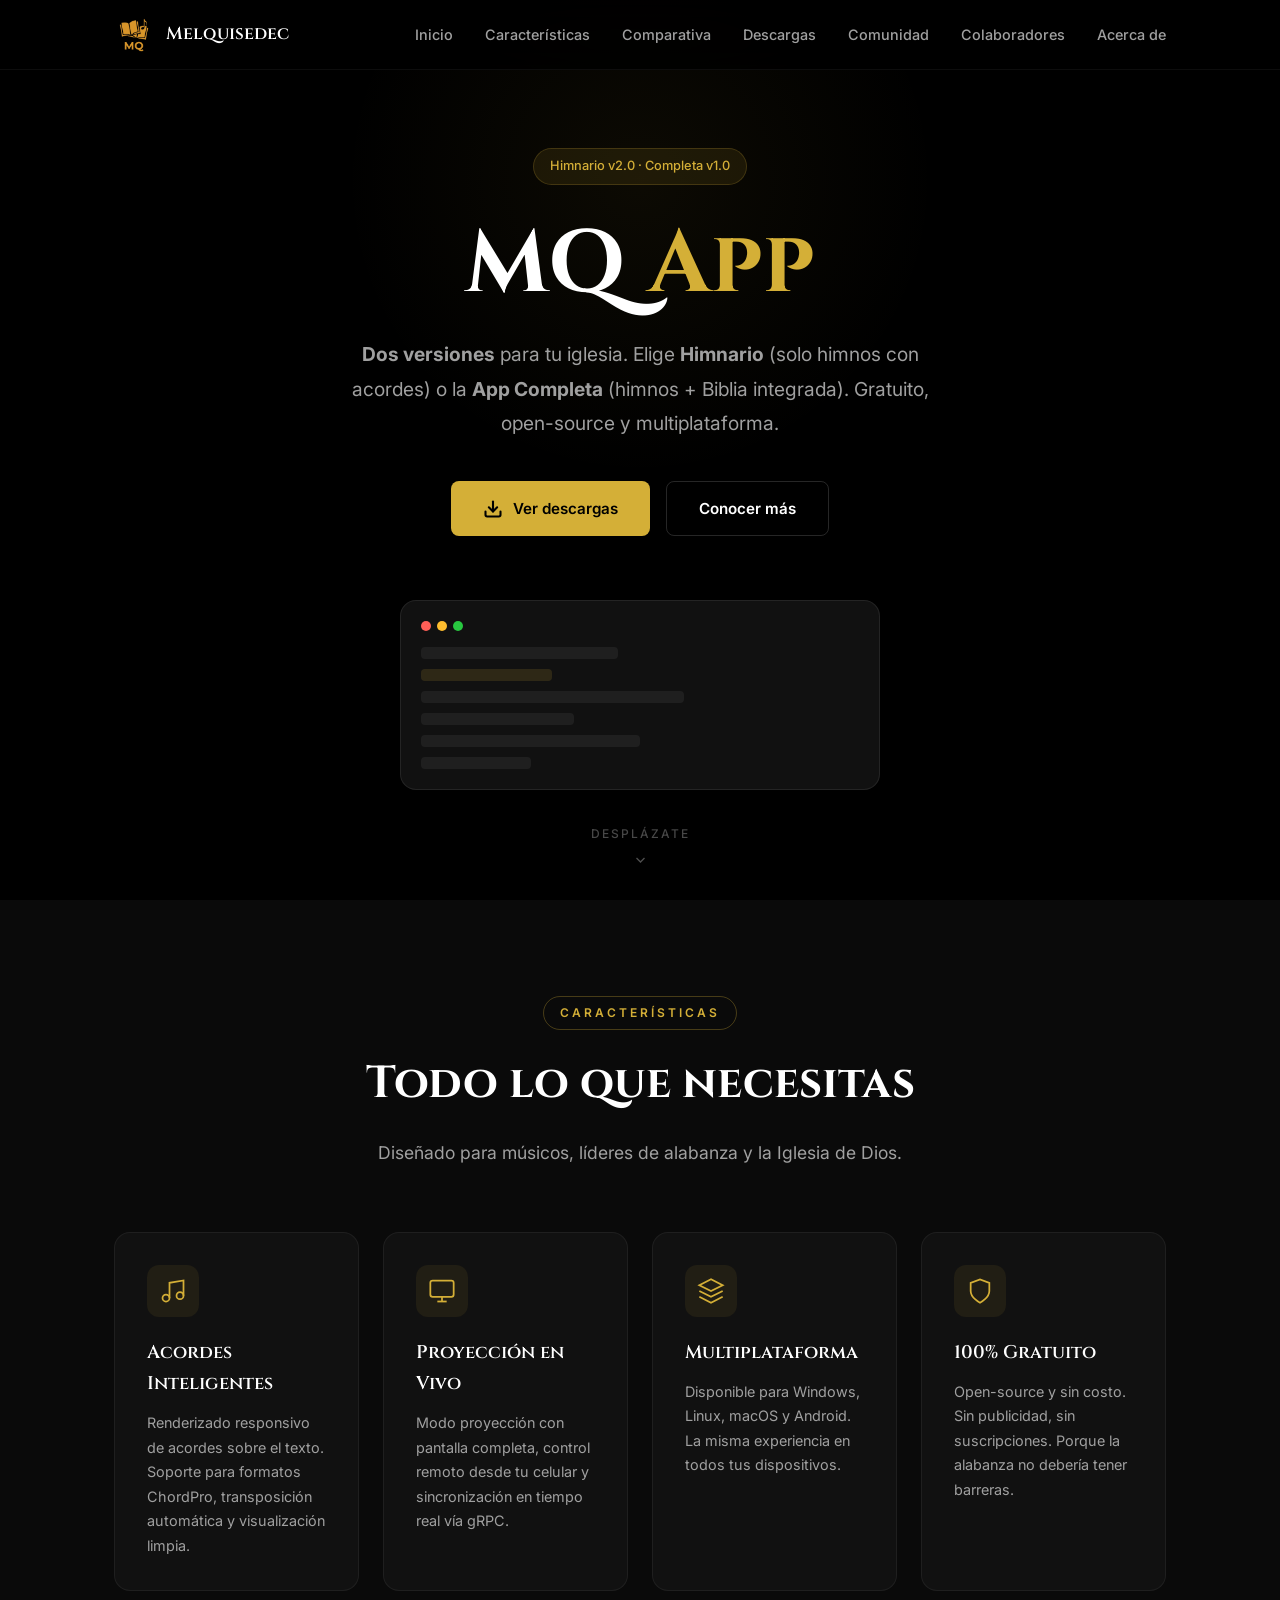
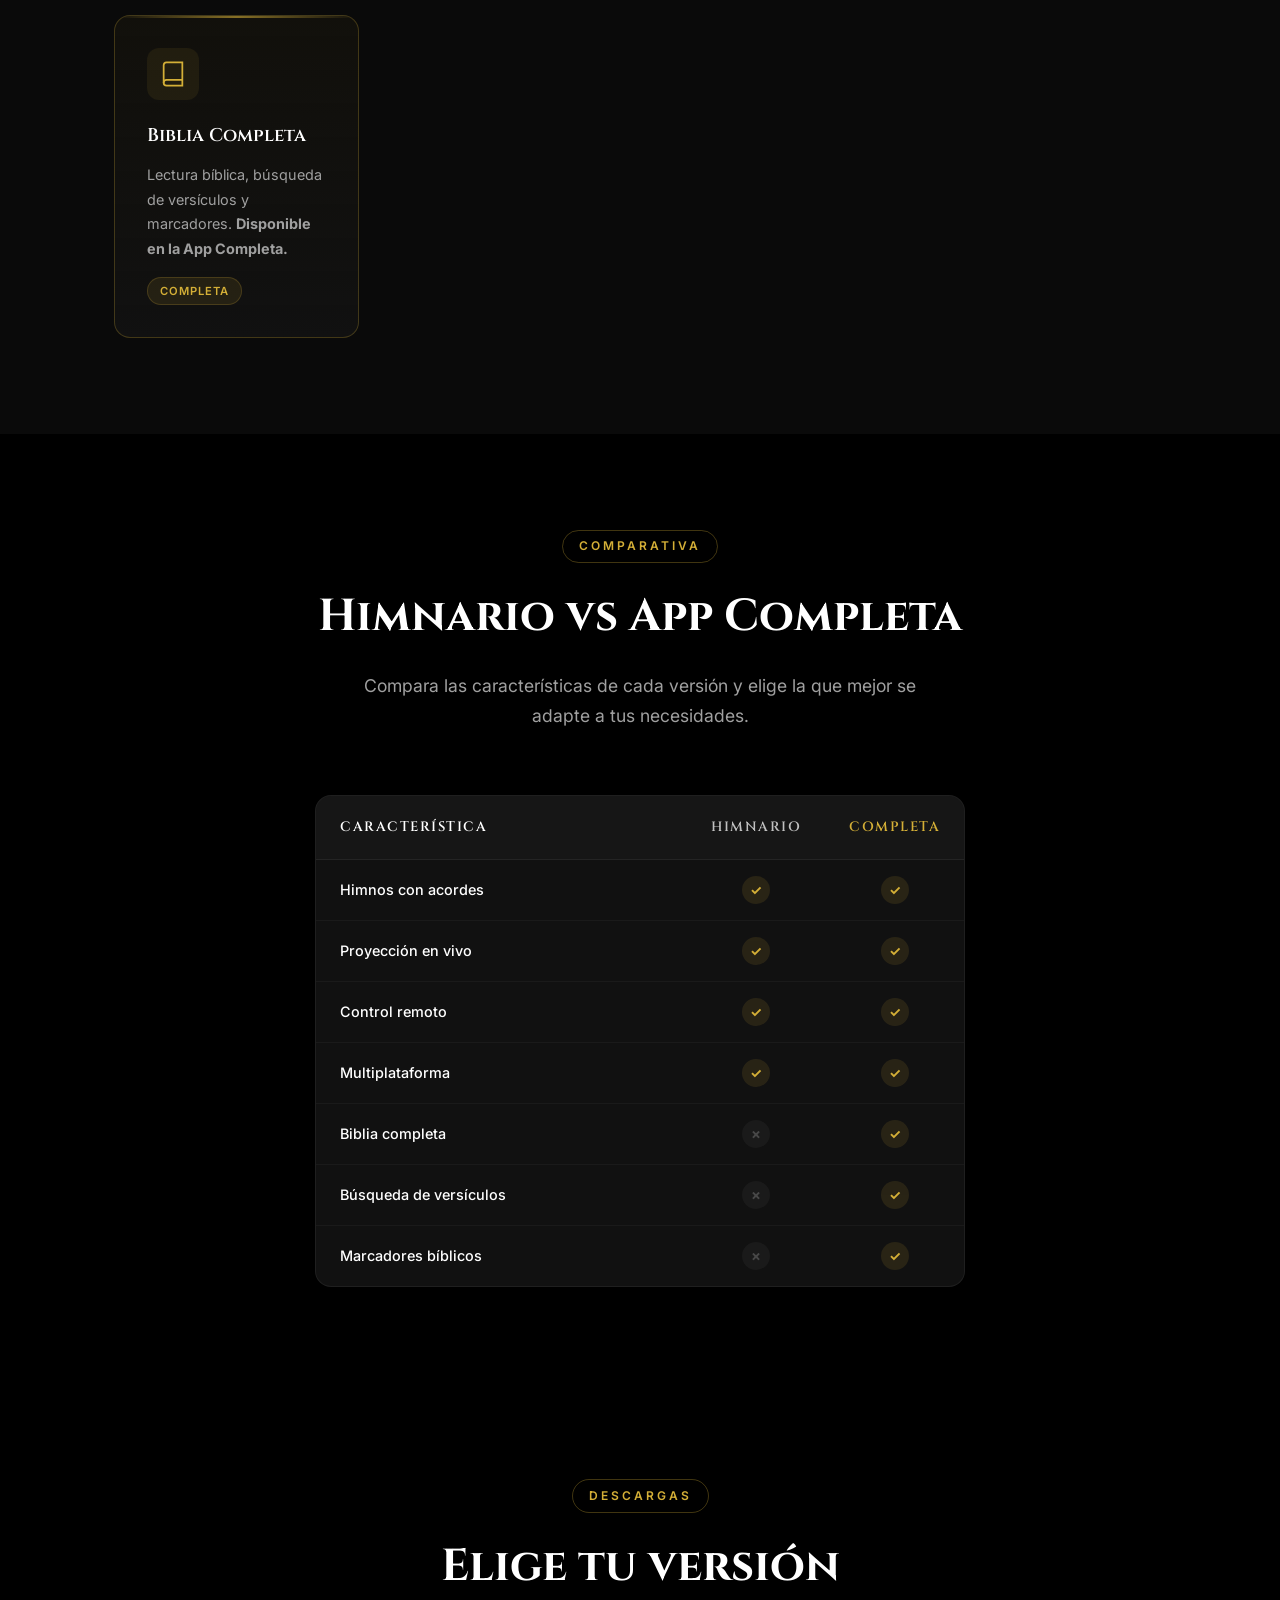
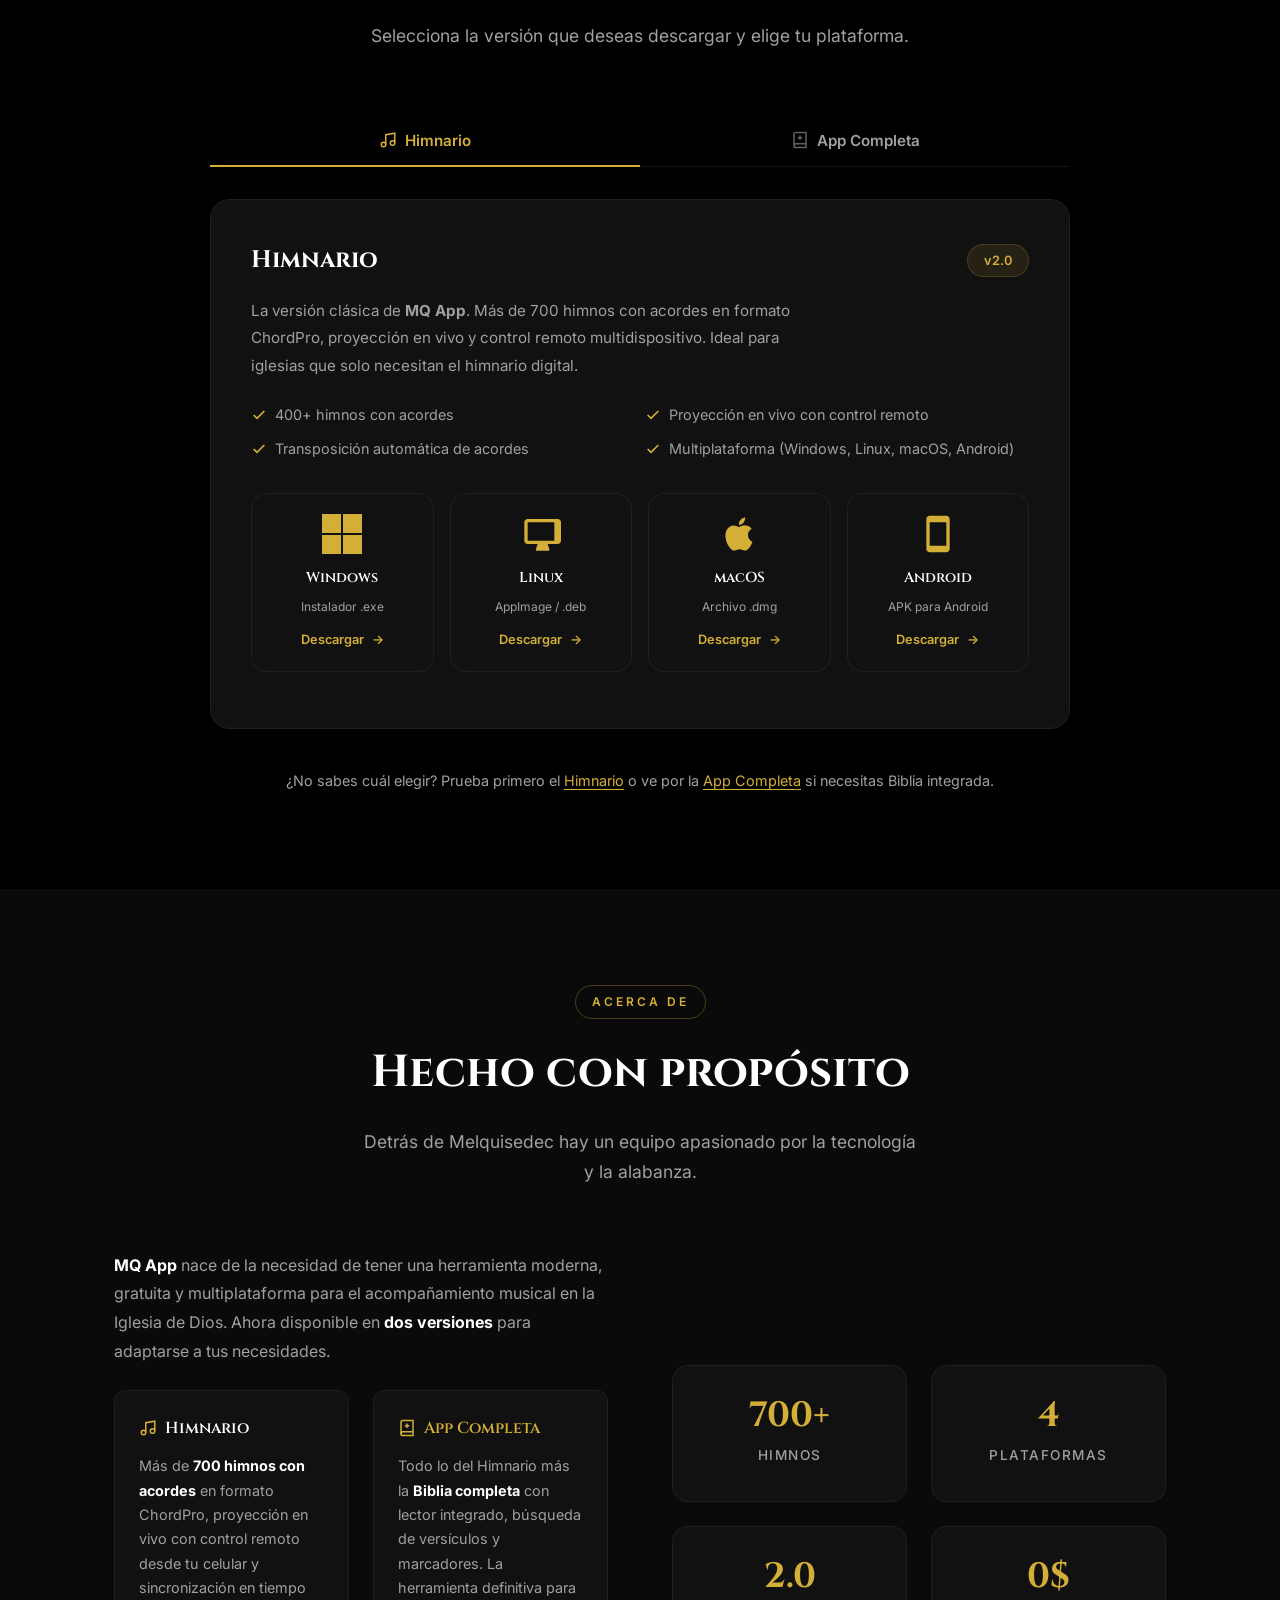
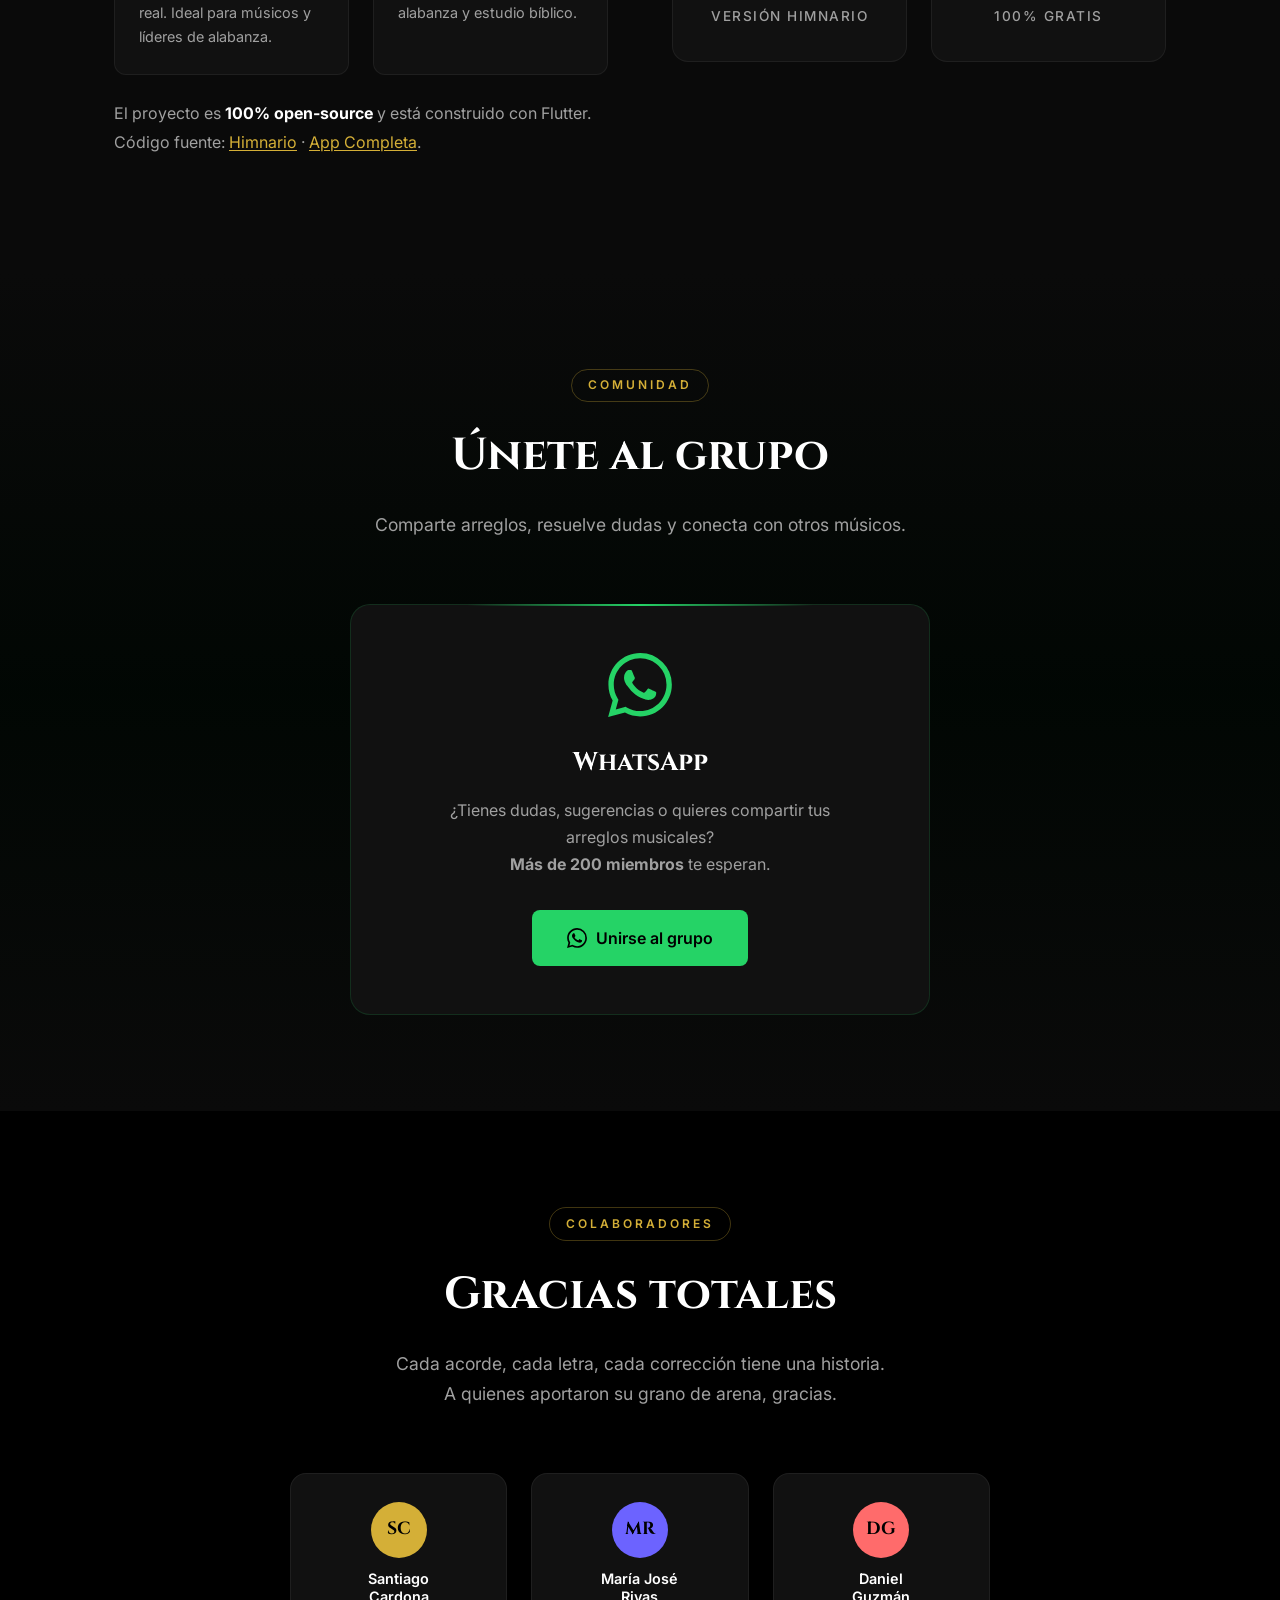
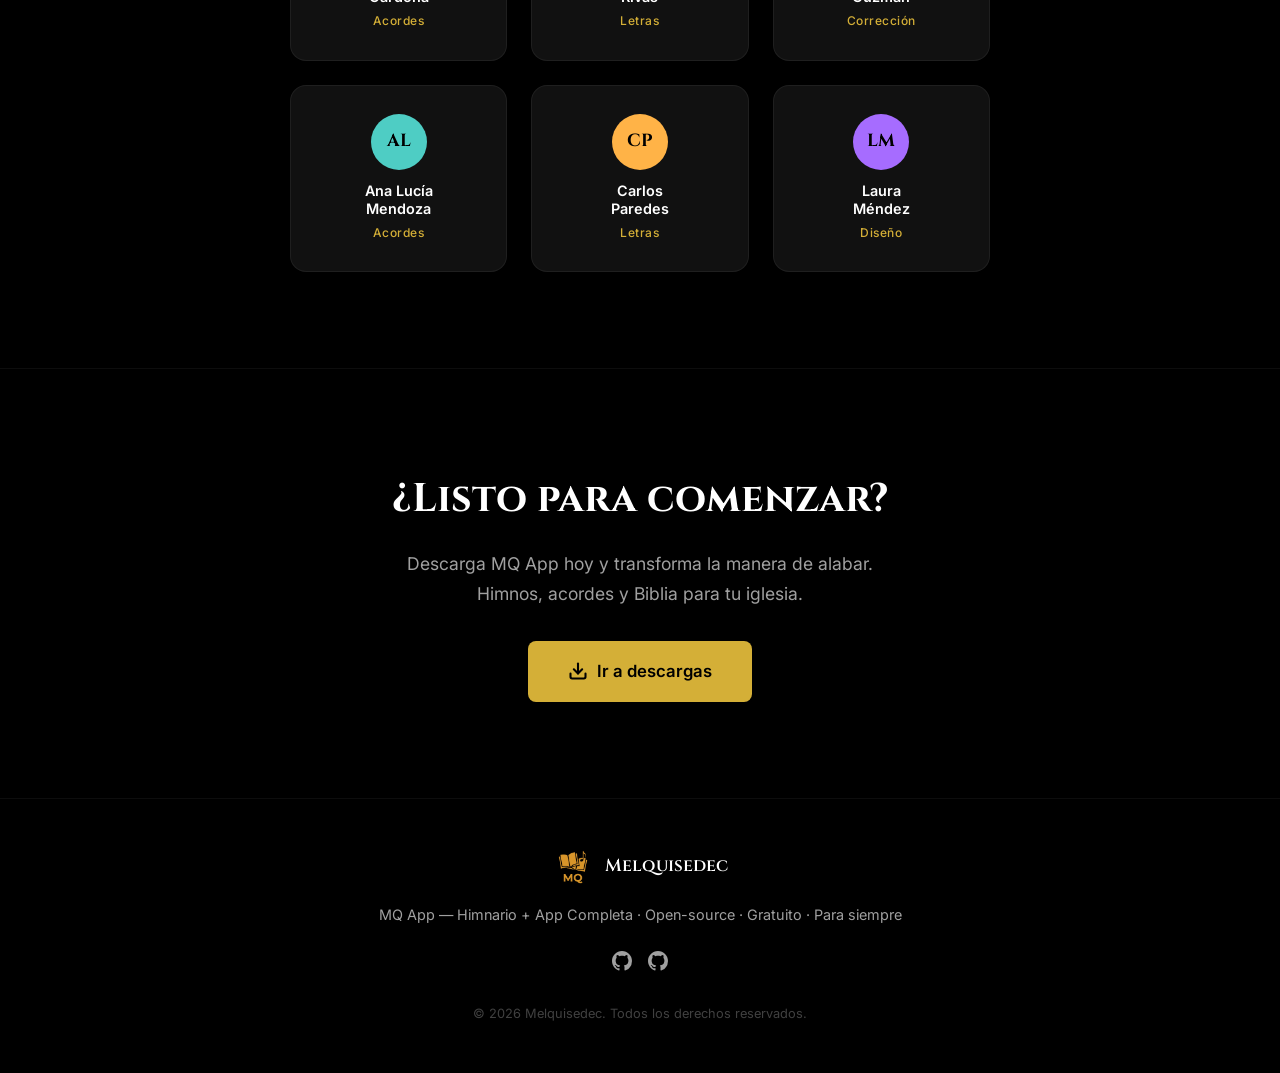
==== commit 01ae838f: "feat: agregar banner Windows Firewall con pasos para desbloquear ZIP antes de extraer" ====
--- a/index.html
+++ b/index.html
@@ -344,6 +344,29 @@
         <p class="section-desc">Selecciona la versión que deseas descargar y elige tu plataforma.</p>
       </div>
 
+      <!-- ═══════════════ Windows Firewall Notice ═══════════════ -->
+      <div class="win-notice" id="winNotice" hidden>
+        <div class="win-notice__inner">
+          <div class="win-notice__icon">
+            <svg viewBox="0 0 24 24" fill="none" stroke="currentColor" stroke-width="1.5" width="32" height="32" aria-hidden="true">
+              <path d="M12 22s8-4 8-10V5l-8-3-8 3v7c0 6 8 10 8 10z"/>
+              <path d="M9 12l2 2 4-4" stroke-width="2"/>
+            </svg>
+          </div>
+          <div class="win-notice__body">
+            <p class="win-notice__title">🛡️ ¿Problemas con el Firewall en Windows?</p>
+            <p class="win-notice__desc">Si al abrir MQ App no puedes conectar desde tu celular (el control remoto no funciona), sigue estos pasos <strong>antes de extraer el ZIP</strong>:</p>
+            <ol class="win-notice__steps">
+              <li><strong>Clic derecho</strong> sobre el ZIP descargado → <strong>Propiedades</strong></li>
+              <li>Pestaña <strong>General</strong> → marca <strong>"Desbloquear"</strong> → <strong>Aceptar</strong></li>
+              <li><strong>Extrae el ZIP</strong>. Windows Firewall te preguntará → haz clic en <strong>"Permitir acceso"</strong></li>
+            </ol>
+            <p class="win-notice__tip">💡 ¿Ya extrajiste el ZIP? Desbloquea directamente el archivo <code>mq_app.exe</code> con los mismos pasos.</p>
+          </div>
+          <button class="win-notice__close" id="winNoticeClose" aria-label="Cerrar aviso">✕</button>
+        </div>
+      </div>
+
       <div class="tabs fade-in">
         <!-- Tab Navigation -->
         <div class="tabs__nav" role="tablist" aria-label="Versiones disponibles">
@@ -448,7 +471,6 @@
               </a>
             </div>
 
-            <p class="win-unblock">💡 ¿Windows bloquea la descarga? → Haz clic derecho &gt; Propiedades &gt; General &gt; Desbloquear</p>
           </div>
         </div>
 
@@ -536,7 +558,6 @@
               </a>
             </div>
 
-            <p class="win-unblock">💡 ¿Windows bloquea la descarga? → Haz clic derecho &gt; Propiedades &gt; General &gt; Desbloquear</p>
           </div>
         </div>
       </div>
--- a/css/style.css
+++ b/css/style.css
@@ -1385,12 +1385,159 @@
    Windows Unblock Note
    ═══════════════════════════════════════════ */
 
-.win-unblock {
-  font-size: 0.75rem;
-  color: rgba(255, 255, 255, 0.35);
-  text-align: center;
-  margin-top: 0.5rem;
+.win-notice {
+  max-width: 860px;
+  margin: 0 auto 2rem;
+  animation: fadeInUp 0.6s ease-out both;
+}
+
+.win-notice[hidden] {
+  display: none !important;
+}
+
+.win-notice__inner {
+  display: flex;
+  gap: 1rem;
+  align-items: flex-start;
+  background: linear-gradient(135deg, #0d1b2a 0%, #1a2332 100%);
+  border: 1px solid rgba(212, 175, 55, 0.2);
+  border-left: 4px solid var(--gold);
+  border-radius: 12px;
+  padding: 1.25rem 1.5rem;
+  position: relative;
+}
+
+.win-notice__icon {
+  flex-shrink: 0;
+  width: 40px;
+  height: 40px;
+  display: flex;
+  align-items: center;
+  justify-content: center;
+  color: var(--gold);
+  background: rgba(212, 175, 55, 0.1);
+  border-radius: 10px;
+  padding: 4px;
+}
+
+.win-notice__body {
+  flex: 1;
+  min-width: 0;
+}
+
+.win-notice__title {
+  font-family: var(--font-heading);
+  font-size: 0.95rem;
+  font-weight: 600;
+  color: var(--white);
+  margin-bottom: 0.4rem;
+}
+
+.win-notice__desc {
+  font-size: 0.85rem;
+  color: var(--gray-light);
+  margin-bottom: 0.75rem;
+  line-height: 1.6;
+}
+
+.win-notice__steps {
+  counter-reset: step-counter;
+  list-style: none;
+  padding: 0;
+  margin: 0 0 0.75rem 0;
+  display: flex;
+  flex-direction: column;
+  gap: 0.5rem;
+}
+
+.win-notice__steps li {
+  font-size: 0.85rem;
+  color: var(--gray);
   line-height: 1.5;
+  padding-left: 1.6rem;
+  position: relative;
+}
+
+.win-notice__steps li::before {
+  content: counter(step-counter);
+  counter-increment: step-counter;
+  position: absolute;
+  left: 0;
+  top: 0;
+  width: 20px;
+  height: 20px;
+  display: flex;
+  align-items: center;
+  justify-content: center;
+  font-size: 0.7rem;
+  font-weight: 700;
+  color: var(--black);
+  background: var(--gold);
+  border-radius: 50%;
+  line-height: 1;
+}
+
+.win-notice__tip {
+  font-size: 0.8rem;
+  color: rgba(255, 255, 255, 0.45);
+  line-height: 1.5;
+  margin: 0;
+}
+
+.win-notice__tip code {
+  font-family: 'Courier New', monospace;
+  font-size: 0.85em;
+  color: var(--gold);
+  background: rgba(212, 175, 55, 0.08);
+  padding: 0.1em 0.4em;
+  border-radius: 3px;
+}
+
+.win-notice__close {
+  flex-shrink: 0;
+  width: 28px;
+  height: 28px;
+  display: flex;
+  align-items: center;
+  justify-content: center;
+  background: rgba(255, 255, 255, 0.05);
+  border: none;
+  border-radius: 6px;
+  color: rgba(255, 255, 255, 0.3);
+  font-size: 0.85rem;
+  cursor: pointer;
+  transition: var(--transition);
+}
+
+.win-notice__close:hover {
+  background: rgba(255, 255, 255, 0.1);
+  color: var(--white);
+}
+
+@media (max-width: 768px) {
+  .win-notice__inner {
+    flex-wrap: wrap;
+    padding: 1rem;
+  }
+  .win-notice__icon {
+    width: 32px;
+    height: 32px;
+  }
+  .win-notice__title {
+    font-size: 0.9rem;
+  }
+  .win-notice__desc,
+  .win-notice__steps li {
+    font-size: 0.8rem;
+  }
+  .win-notice__steps li {
+    padding-left: 1.5rem;
+  }
+  .win-notice__steps li::before {
+    width: 18px;
+    height: 18px;
+    font-size: 0.65rem;
+  }
 }
 
 /* ═══════════════════════════════════════════
@@ -1557,3 +1704,47 @@
     padding: 1.25rem;
   }
 }
+
+/* ═══════════════════════════════════════════
+   Download Toast (para descarga en móvil)
+   ═══════════════════════════════════════════ */
+
+.download-toast {
+  position: fixed;
+  bottom: 24px;
+  left: 50%;
+  transform: translateX(-50%) translateY(100px);
+  z-index: 9999;
+  background: #1a1a2e;
+  color: #fff;
+  padding: 14px 24px;
+  border-radius: 12px;
+  box-shadow: 0 8px 32px rgba(0,0,0,0.35);
+  font-size: 15px;
+  line-height: 1.4;
+  transition: transform 0.3s cubic-bezier(0.68, -0.55, 0.27, 1.55),
+              opacity 0.3s ease;
+  opacity: 0;
+  pointer-events: none;
+  max-width: 90vw;
+}
+
+.download-toast--visible {
+  transform: translateX(-50%) translateY(0);
+  opacity: 1;
+}
+
+.download-toast__content {
+  display: flex;
+  align-items: center;
+  gap: 10px;
+}
+
+@media (max-width: 640px) {
+  .download-toast {
+    bottom: 16px;
+    padding: 12px 18px;
+    font-size: 14px;
+    border-radius: 10px;
+  }
+}
--- a/css/style.css
+++ b/css/style.css
@@ -1385,12 +1385,159 @@
    Windows Unblock Note
    ═══════════════════════════════════════════ */
 
-.win-unblock {
-  font-size: 0.75rem;
-  color: rgba(255, 255, 255, 0.35);
-  text-align: center;
-  margin-top: 0.5rem;
+.win-notice {
+  max-width: 860px;
+  margin: 0 auto 2rem;
+  animation: fadeInUp 0.6s ease-out both;
+}
+
+.win-notice[hidden] {
+  display: none !important;
+}
+
+.win-notice__inner {
+  display: flex;
+  gap: 1rem;
+  align-items: flex-start;
+  background: linear-gradient(135deg, #0d1b2a 0%, #1a2332 100%);
+  border: 1px solid rgba(212, 175, 55, 0.2);
+  border-left: 4px solid var(--gold);
+  border-radius: 12px;
+  padding: 1.25rem 1.5rem;
+  position: relative;
+}
+
+.win-notice__icon {
+  flex-shrink: 0;
+  width: 40px;
+  height: 40px;
+  display: flex;
+  align-items: center;
+  justify-content: center;
+  color: var(--gold);
+  background: rgba(212, 175, 55, 0.1);
+  border-radius: 10px;
+  padding: 4px;
+}
+
+.win-notice__body {
+  flex: 1;
+  min-width: 0;
+}
+
+.win-notice__title {
+  font-family: var(--font-heading);
+  font-size: 0.95rem;
+  font-weight: 600;
+  color: var(--white);
+  margin-bottom: 0.4rem;
+}
+
+.win-notice__desc {
+  font-size: 0.85rem;
+  color: var(--gray-light);
+  margin-bottom: 0.75rem;
+  line-height: 1.6;
+}
+
+.win-notice__steps {
+  counter-reset: step-counter;
+  list-style: none;
+  padding: 0;
+  margin: 0 0 0.75rem 0;
+  display: flex;
+  flex-direction: column;
+  gap: 0.5rem;
+}
+
+.win-notice__steps li {
+  font-size: 0.85rem;
+  color: var(--gray);
   line-height: 1.5;
+  padding-left: 1.6rem;
+  position: relative;
+}
+
+.win-notice__steps li::before {
+  content: counter(step-counter);
+  counter-increment: step-counter;
+  position: absolute;
+  left: 0;
+  top: 0;
+  width: 20px;
+  height: 20px;
+  display: flex;
+  align-items: center;
+  justify-content: center;
+  font-size: 0.7rem;
+  font-weight: 700;
+  color: var(--black);
+  background: var(--gold);
+  border-radius: 50%;
+  line-height: 1;
+}
+
+.win-notice__tip {
+  font-size: 0.8rem;
+  color: rgba(255, 255, 255, 0.45);
+  line-height: 1.5;
+  margin: 0;
+}
+
+.win-notice__tip code {
+  font-family: 'Courier New', monospace;
+  font-size: 0.85em;
+  color: var(--gold);
+  background: rgba(212, 175, 55, 0.08);
+  padding: 0.1em 0.4em;
+  border-radius: 3px;
+}
+
+.win-notice__close {
+  flex-shrink: 0;
+  width: 28px;
+  height: 28px;
+  display: flex;
+  align-items: center;
+  justify-content: center;
+  background: rgba(255, 255, 255, 0.05);
+  border: none;
+  border-radius: 6px;
+  color: rgba(255, 255, 255, 0.3);
+  font-size: 0.85rem;
+  cursor: pointer;
+  transition: var(--transition);
+}
+
+.win-notice__close:hover {
+  background: rgba(255, 255, 255, 0.1);
+  color: var(--white);
+}
+
+@media (max-width: 768px) {
+  .win-notice__inner {
+    flex-wrap: wrap;
+    padding: 1rem;
+  }
+  .win-notice__icon {
+    width: 32px;
+    height: 32px;
+  }
+  .win-notice__title {
+    font-size: 0.9rem;
+  }
+  .win-notice__desc,
+  .win-notice__steps li {
+    font-size: 0.8rem;
+  }
+  .win-notice__steps li {
+    padding-left: 1.5rem;
+  }
+  .win-notice__steps li::before {
+    width: 18px;
+    height: 18px;
+    font-size: 0.65rem;
+  }
 }
 
 /* ═══════════════════════════════════════════
@@ -1557,3 +1704,47 @@
     padding: 1.25rem;
   }
 }
+
+/* ═══════════════════════════════════════════
+   Download Toast (para descarga en móvil)
+   ═══════════════════════════════════════════ */
+
+.download-toast {
+  position: fixed;
+  bottom: 24px;
+  left: 50%;
+  transform: translateX(-50%) translateY(100px);
+  z-index: 9999;
+  background: #1a1a2e;
+  color: #fff;
+  padding: 14px 24px;
+  border-radius: 12px;
+  box-shadow: 0 8px 32px rgba(0,0,0,0.35);
+  font-size: 15px;
+  line-height: 1.4;
+  transition: transform 0.3s cubic-bezier(0.68, -0.55, 0.27, 1.55),
+              opacity 0.3s ease;
+  opacity: 0;
+  pointer-events: none;
+  max-width: 90vw;
+}
+
+.download-toast--visible {
+  transform: translateX(-50%) translateY(0);
+  opacity: 1;
+}
+
+.download-toast__content {
+  display: flex;
+  align-items: center;
+  gap: 10px;
+}
+
+@media (max-width: 640px) {
+  .download-toast {
+    bottom: 16px;
+    padding: 12px 18px;
+    font-size: 14px;
+    border-radius: 10px;
+  }
+}
